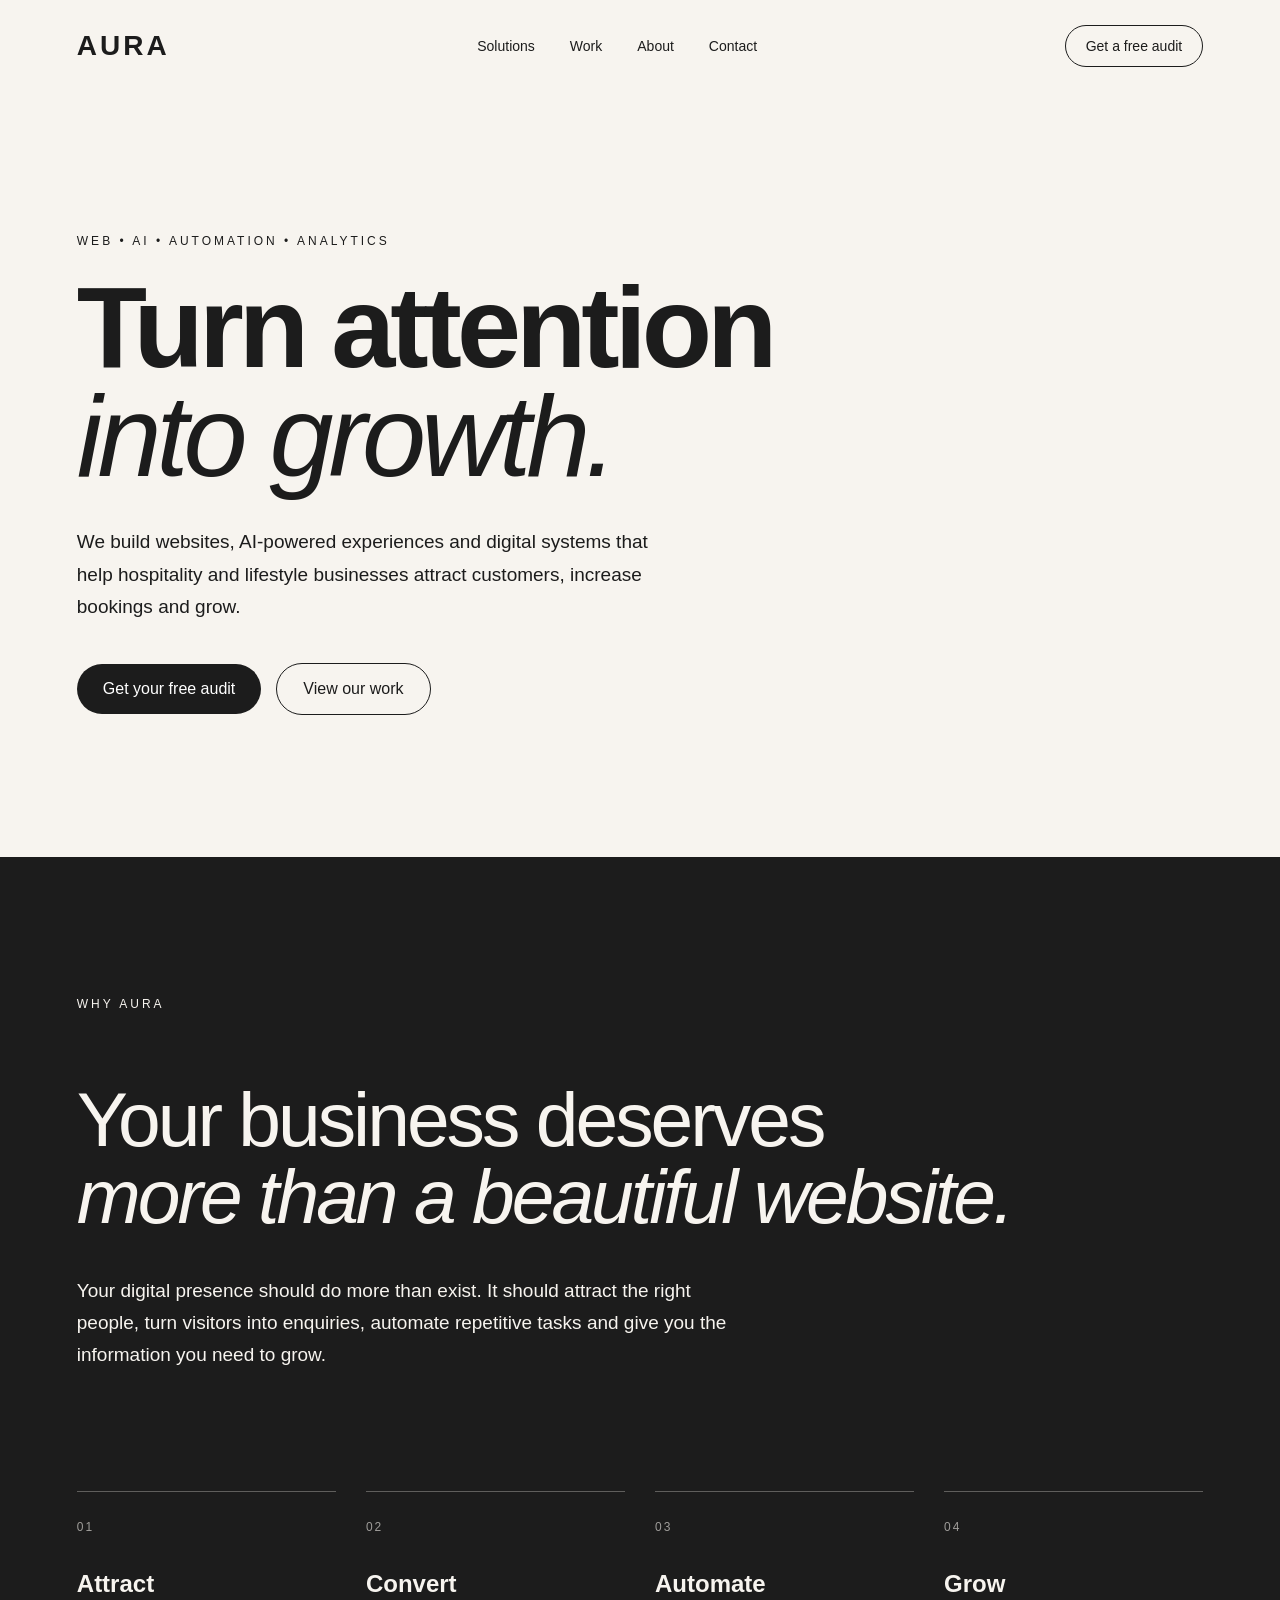
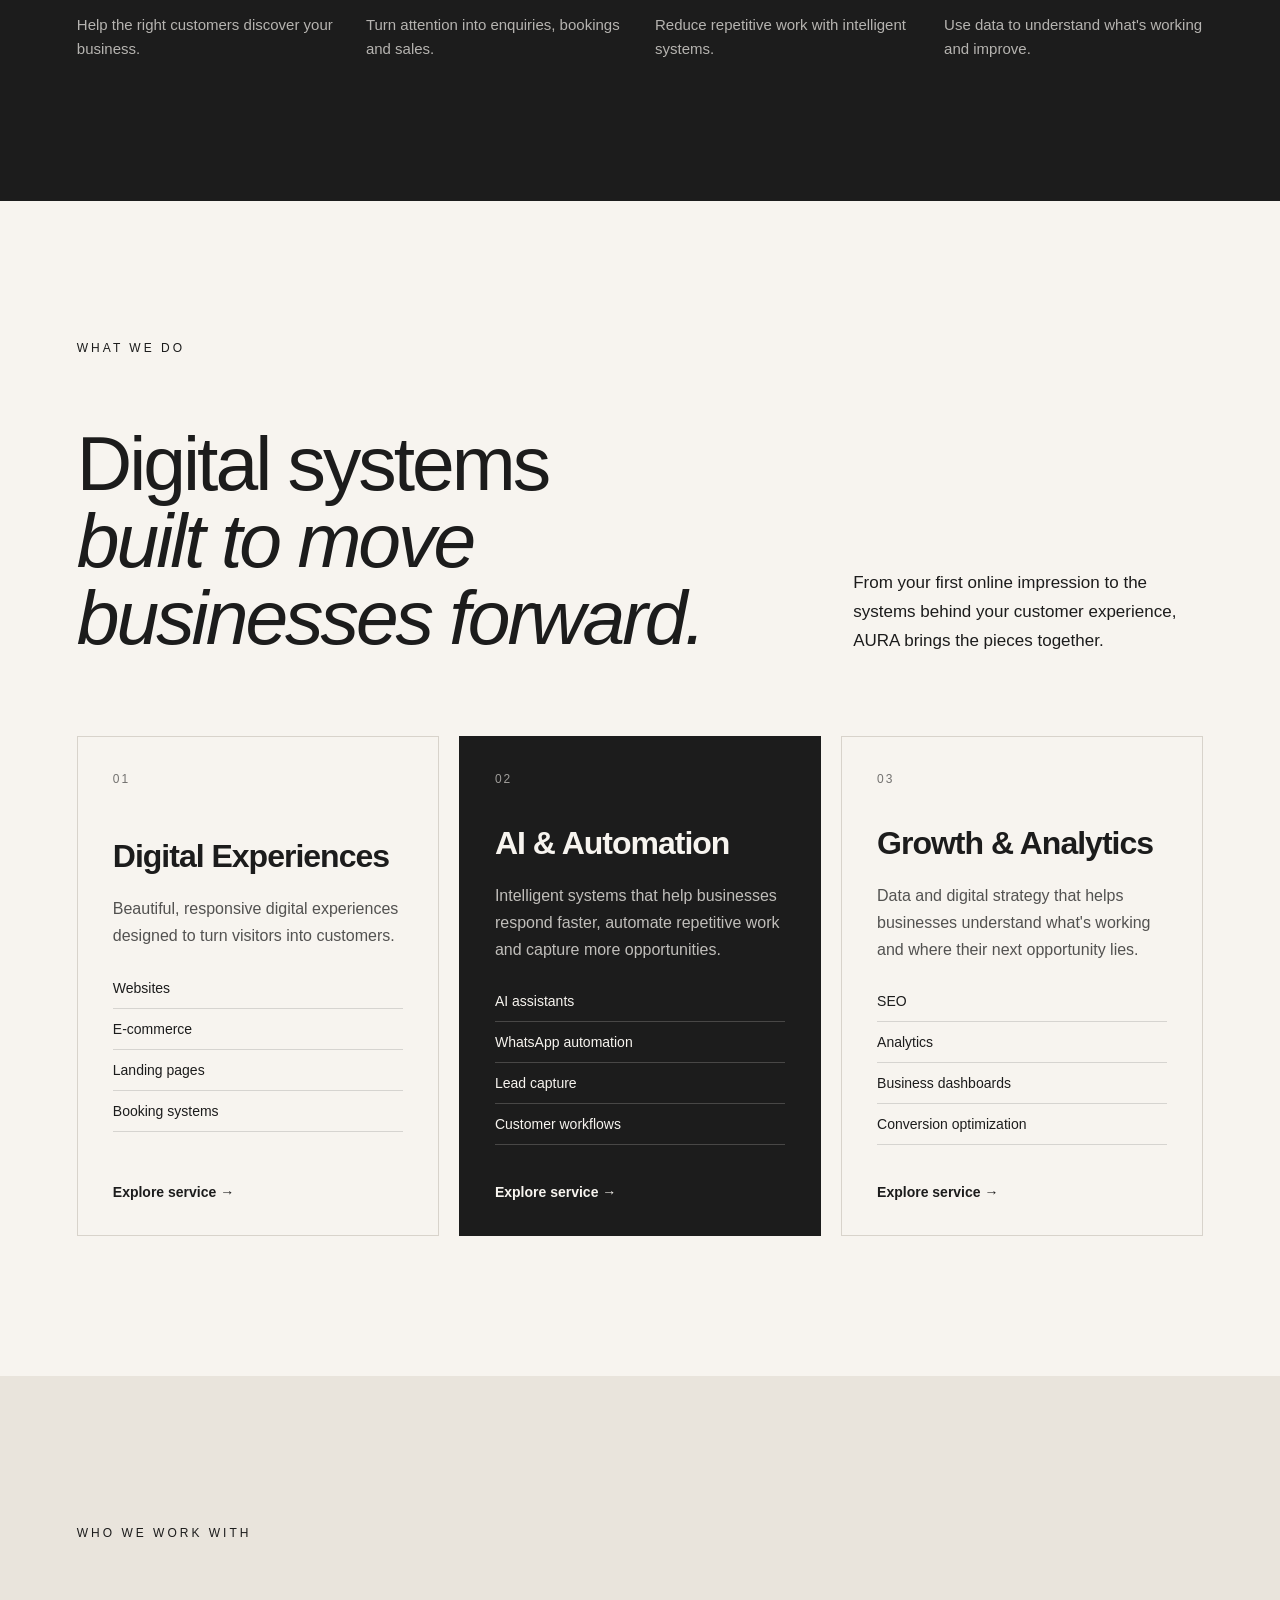
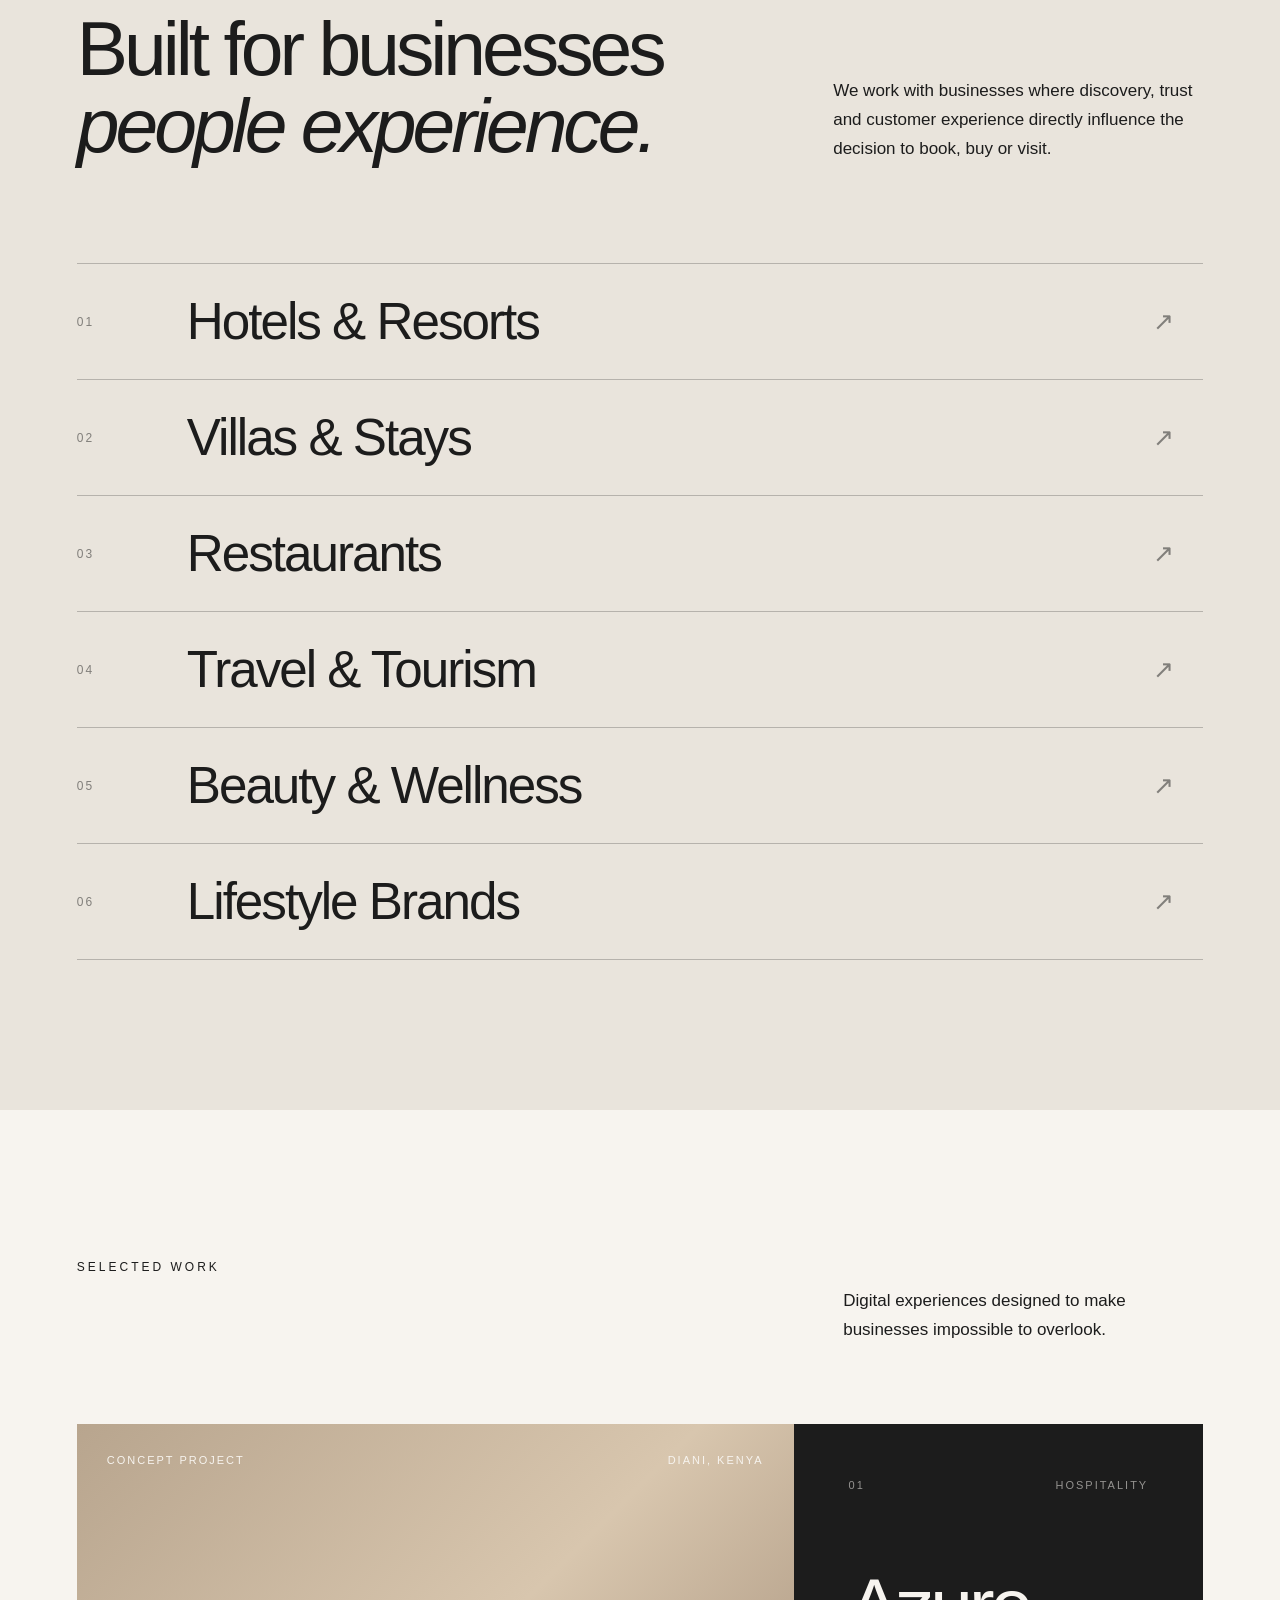
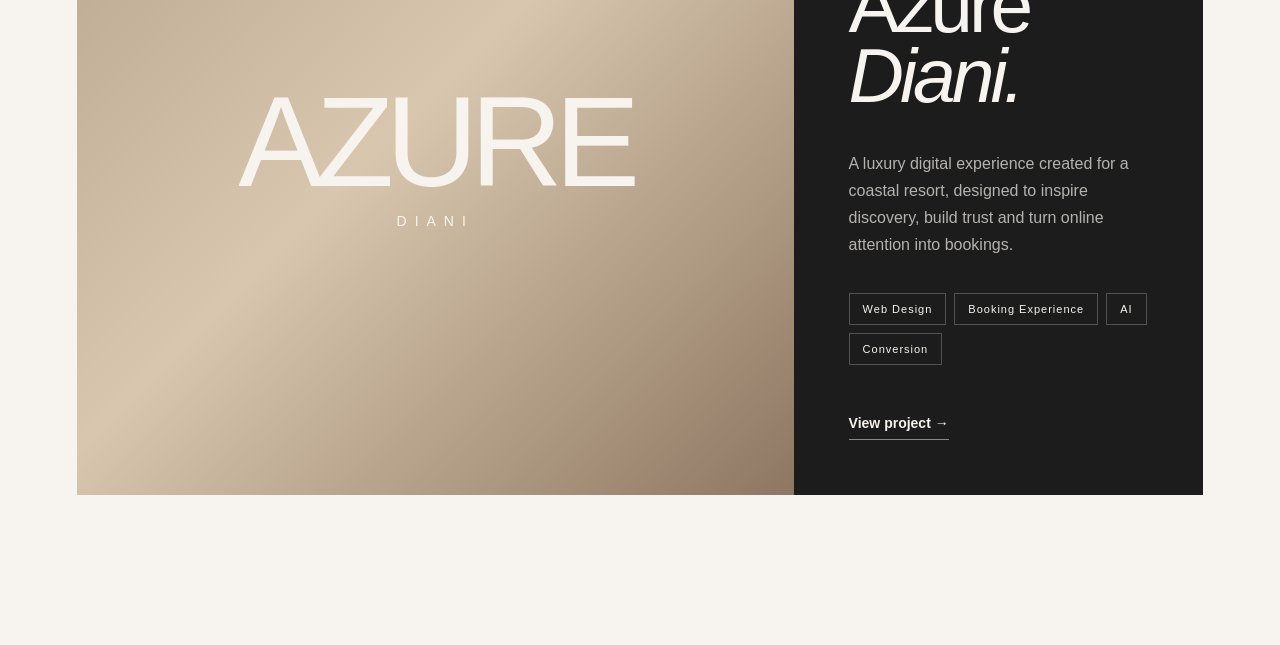
==== index.html @ 9d80eae1 "Build AURA work portfolio section" ====
<!DOCTYPE html>
<html lang="en">
<head>
    <meta charset="UTF-8">
    <meta name="viewport" content="width=device-width, initial-scale=1.0">

    <title>AURA — Turn Attention Into Growth</title>

    <link rel="stylesheet" href="css/style.css">
</head>

<body>

    <header>
        <nav>
            <a href="#" class="logo">AURA</a>

            <div class="nav-links">
                <a href="#solutions">Solutions</a>
                <a href="#work">Work</a>
                <a href="#about">About</a>
                <a href="#contact">Contact</a>
            </div>

            <a href="#contact" class="nav-button">
                Get a free audit
            </a>
        </nav>
    </header>


    <main>

        <section class="hero">

            <div class="hero-content">

                <p class="eyebrow">
                    WEB • AI • AUTOMATION • ANALYTICS
                </p>

                <h1>
                    Turn attention
                    <span>into growth.</span>
                </h1>

                <p class="hero-description">
                    We build websites, AI-powered experiences and
                    digital systems that help hospitality and lifestyle
                    businesses attract customers, increase bookings
                    and grow.
                </p>

                <div class="hero-buttons">
                    <a href="#contact" class="primary-button">
                        Get your free audit
                    </a>

                    <a href="#work" class="secondary-button">
                        View our work
                    </a>
                </div>

            </div>

        </section>
        <section class="problem-section" id="solutions">

            <div class="section-label">
                WHY AURA
            </div>

            <div class="problem-content">

            <h2>
                Your business deserves
                <span>more than a beautiful website.</span>
            </h2>

            <p>
                Your digital presence should do more than exist.
                It should attract the right people, turn visitors
                into enquiries, automate repetitive tasks and give
                you the information you need to grow.
            </p>

            </div>


            <div class="growth-grid">

            <div class="growth-item">
                <span>01</span>
                <h3>Attract</h3>
            <p>
                Help the right customers discover your business.
            </p>
            </div>


            <div class="growth-item">
                <span>02</span>
            <h3>Convert</h3>
            <p>
                Turn attention into enquiries, bookings and sales.
            </p>
            </div>


            <div class="growth-item">
                <span>03</span>
            <h3>Automate</h3>
            <p>
                Reduce repetitive work with intelligent systems.
            </p>
            </div>


            <div class="growth-item">
                <span>04</span>
            <h3>Grow</h3>
            <p>
                Use data to understand what's working and improve.
            </p>
            </div>

            </div>

        </section>
        <section class="services-section" id="services">

            <div class="section-label">
                WHAT WE DO
            </div>

            <div class="services-heading">

            <h2>
                Digital systems
                <span>built to move businesses forward.</span>
            </h2>

            <p>
                From your first online impression to the systems
                behind your customer experience, AURA brings the
                pieces together.
            </p>

            </div>


            <div class="services-grid">

        <!-- SERVICE 01 -->

            <article class="service-card">

            <div class="service-number">
                01
            </div>

            <div class="service-content">

                <h3>
                    Digital Experiences
                </h3>

                <p>
                    Beautiful, responsive digital experiences
                    designed to turn visitors into customers.
                </p>

                <ul>
                    <li>Websites</li>
                    <li>E-commerce</li>
                    <li>Landing pages</li>
                    <li>Booking systems</li>
                </ul>

            </div>

            <a href="#contact" class="service-link">
                Explore service →
            </a>

            </article>


        <!-- SERVICE 02 -->

            <article class="service-card featured">

            <div class="service-number">
                02
            </div>

            <div class="service-content">

                <h3>
                    AI & Automation
                </h3>

                <p>
                    Intelligent systems that help businesses
                    respond faster, automate repetitive work
                    and capture more opportunities.
                </p>

                <ul>
                    <li>AI assistants</li>
                    <li>WhatsApp automation</li>
                    <li>Lead capture</li>
                    <li>Customer workflows</li>
                </ul>

            </div>

            <a href="#contact" class="service-link">
                Explore service →
            </a>

            </article>


        <!-- SERVICE 03 -->

            <article class="service-card">

            <div class="service-number">
                03
            </div>

            <div class="service-content">

                <h3>
                    Growth & Analytics
                </h3>

                <p>
                    Data and digital strategy that helps
                    businesses understand what's working
                    and where their next opportunity lies.
                </p>

                <ul>
                    <li>SEO</li>
                    <li>Analytics</li>
                    <li>Business dashboards</li>
                    <li>Conversion optimization</li>
                </ul>

            </div>

            <a href="#contact" class="service-link">
                Explore service →
            </a>

            </article>

            </div>

        </section>
        <section class="industries-section" id="industries">

            <div class="industries-intro">

            <div class="section-label">
                WHO WE WORK WITH
            </div>

            <div class="industries-heading">

            <h2>
                Built for businesses
                <span>people experience.</span>
            </h2>

            <p>
                We work with businesses where discovery,
                trust and customer experience directly influence
                the decision to book, buy or visit.
            </p>

            </div>

            </div>


            <div class="industries-list">

            <a href="#work" class="industry-item">

            <span class="industry-number">01</span>

            <span class="industry-name">
                Hotels & Resorts
            </span>

            <span class="industry-arrow">↗</span>

            </a>


            <a href="#work" class="industry-item">

            <span class="industry-number">02</span>

            <span class="industry-name">
                Villas & Stays
            </span>

            <span class="industry-arrow">↗</span>

            </a>


            <a href="#work" class="industry-item">

            <span class="industry-number">03</span>

            <span class="industry-name">
                Restaurants
            </span>

            <span class="industry-arrow">↗</span>

            </a>


            <a href="#work" class="industry-item">

            <span class="industry-number">04</span>

            <span class="industry-name">
                Travel & Tourism
            </span>

            <span class="industry-arrow">↗</span>

            </a>


            <a href="#work" class="industry-item">

            <span class="industry-number">05</span>

            <span class="industry-name">
                Beauty & Wellness
            </span>

            <span class="industry-arrow">↗</span>

            </a>


            <a href="#work" class="industry-item">

            <span class="industry-number">06</span>

            <span class="industry-name">
                Lifestyle Brands
            </span>

            <span class="industry-arrow">↗</span>

            </a>

            </div>

        </section>
        <!-- WORK SECTION -->

        <section class="work-section" id="work">

            <div class="work-top">
            <div class="section-label">SELECTED WORK</div>

            <p>
                Digital experiences designed to make businesses
                impossible to overlook.
            </p>
            </div>

            <div class="featured-project">

            <div class="project-visual">

            <div class="project-overlay">
                <span>CONCEPT PROJECT</span>
                <span>DIANI, KENYA</span>
            </div>

            <div class="project-placeholder">
                <p>AZURE</p>
                <span>DIANI</span>
            </div>

            </div>

            <div class="project-info">

            <div class="project-meta">
                <span>01</span>
                <span>HOSPITALITY</span>
            </div>

            <h2>
                Azure
                <span>Diani.</span>
            </h2>

            <p>
                A luxury digital experience created for a
                coastal resort, designed to inspire discovery,
                build trust and turn online attention into bookings.
            </p>

            <div class="project-tags">
                <span>Web Design</span>
                <span>Booking Experience</span>
                <span>AI</span>
                <span>Conversion</span>
            </div>

            <a href="#" class="project-link">
                View project →
            </a>

            </div>

           </div>

        </section>
    </main>


    <script src="js/script.js"></script>

</body>
</html>
---- css/style.css ----
/* =========================
   AURA — GLOBAL STYLES
========================= */

* {
    margin: 0;
    padding: 0;
    box-sizing: border-box;
}

body {
    font-family: Arial, sans-serif;
    background: #f7f4ef;
    color: #1c1c1c;
}

a {
    text-decoration: none;
    color: inherit;
}


/* =========================
   NAVIGATION
========================= */

header {
    width: 100%;
    padding: 25px 6%;
}

nav {
    display: flex;
    align-items: center;
    justify-content: space-between;
}

.logo {
    font-size: 28px;
    font-weight: 700;
    letter-spacing: 3px;
}

.nav-links {
    display: flex;
    gap: 35px;
}

.nav-links a {
    font-size: 14px;
}

.nav-button {
    padding: 12px 20px;
    border: 1px solid #1c1c1c;
    border-radius: 30px;
    font-size: 14px;
}


/* =========================
   HERO
========================= */

.hero {
    min-height: 85vh;
    display: flex;
    align-items: center;
    padding: 80px 6%;
}

.hero-content {
    max-width: 850px;
}

.eyebrow {
    font-size: 12px;
    letter-spacing: 3px;
    margin-bottom: 25px;
}

h1 {
    font-size: clamp(60px, 9vw, 120px);
    line-height: 0.95;
    letter-spacing: -5px;
    margin-bottom: 35px;
}

h1 span {
    display: block;
    font-style: italic;
    font-weight: 400;
}

.hero-description {
    max-width: 600px;
    font-size: 19px;
    line-height: 1.7;
    margin-bottom: 40px;
}


/* =========================
   BUTTONS
========================= */

.hero-buttons {
    display: flex;
    gap: 15px;
    align-items: center;
}

.primary-button {
    background: #1c1c1c;
    color: white;
    padding: 16px 26px;
    border-radius: 30px;
}

.secondary-button {
    padding: 16px 26px;
    border: 1px solid #1c1c1c;
    border-radius: 30px;
}


/* =========================
   MOBILE
========================= */

@media (max-width: 768px) {

    .nav-links {
        display: none;
    }

    .nav-button {
        display: none;
    }

    .hero {
        min-height: 80vh;
        padding: 60px 7%;
    }

    h1 {
        font-size: 60px;
        letter-spacing: -3px;
    }

    .hero-description {
        font-size: 17px;
    }

    .hero-buttons {
        flex-direction: column;
        align-items: flex-start;
    }

}
/* =========================
   PROBLEM / SOLUTION SECTION
========================= */

.problem-section {
    padding: 140px 6%;
    background: #1c1c1c;
    color: #f7f4ef;
}

.section-label {
    font-size: 12px;
    letter-spacing: 3px;
    margin-bottom: 70px;
}

.problem-content {
    max-width: 950px;
}

.problem-content h2 {
    font-size: clamp(45px, 6vw, 85px);
    line-height: 1;
    letter-spacing: -3px;
    font-weight: 500;
    margin-bottom: 40px;
}

.problem-content h2 span {
    display: block;
    font-style: italic;
}

.problem-content p {
    max-width: 650px;
    font-size: 19px;
    line-height: 1.7;
}


/* =========================
   GROWTH GRID
========================= */

.growth-grid {
    display: grid;
    grid-template-columns: repeat(4, 1fr);
    gap: 30px;
    margin-top: 120px;
}

.growth-item {
    border-top: 1px solid rgba(247, 244, 239, 0.3);
    padding-top: 25px;
}

.growth-item span {
    font-size: 12px;
    letter-spacing: 2px;
    opacity: 0.6;
}

.growth-item h3 {
    font-size: 24px;
    margin: 35px 0 15px;
}

.growth-item p {
    font-size: 15px;
    line-height: 1.6;
    opacity: 0.7;
}


/* =========================
   MOBILE
========================= */

@media (max-width: 768px) {

    .problem-section {
        padding: 90px 7%;
    }

    .problem-content h2 {
        font-size: 48px;
    }

    .growth-grid {
        grid-template-columns: 1fr;
        gap: 50px;
        margin-top: 80px;
    }

}
/* =========================
   SERVICES SECTION
========================= */

.services-section {
    padding: 140px 6%;
    background: #f7f4ef;
    color: #1c1c1c;
}

.services-heading {
    display: flex;
    justify-content: space-between;
    align-items: flex-end;
    gap: 60px;
    margin-bottom: 80px;
}

.services-heading h2 {
    max-width: 850px;
    font-size: clamp(45px, 6vw, 80px);
    line-height: 1;
    letter-spacing: -3px;
    font-weight: 500;
}

.services-heading h2 span {
    display: block;
    font-style: italic;
}

.services-heading p {
    max-width: 350px;
    font-size: 17px;
    line-height: 1.7;
}


/* =========================
   SERVICE CARDS
========================= */

.services-grid {
    display: grid;
    grid-template-columns: repeat(3, 1fr);
    gap: 20px;
}

.service-card {
    min-height: 500px;
    padding: 35px;
    border: 1px solid #d8d3cb;
    display: flex;
    flex-direction: column;
    justify-content: space-between;
    transition: transform 0.3s ease,
                background 0.3s ease;
}

.service-card:hover {
    transform: translateY(-8px);
}

.service-card.featured {
    background: #1c1c1c;
    color: #f7f4ef;
    border-color: #1c1c1c;
}

.service-number {
    font-size: 12px;
    letter-spacing: 2px;
    opacity: 0.6;
}

.service-content h3 {
    font-size: 32px;
    margin-bottom: 20px;
    letter-spacing: -1px;
}

.service-content p {
    font-size: 16px;
    line-height: 1.7;
    max-width: 350px;
    opacity: 0.75;
    margin-bottom: 30px;
}

.service-content ul {
    list-style: none;
    display: flex;
    flex-direction: column;
    gap: 12px;
}

.service-content li {
    font-size: 14px;
    padding-bottom: 12px;
    border-bottom: 1px solid rgba(28, 28, 28, 0.15);
}

.featured .service-content li {
    border-color: rgba(247, 244, 239, 0.2);
}

.service-link {
    font-size: 14px;
    font-weight: 600;
}


/* =========================
   SERVICES MOBILE
========================= */

@media (max-width: 900px) {

    .services-heading {
        flex-direction: column;
        align-items: flex-start;
    }

    .services-grid {
        grid-template-columns: 1fr;
    }

    .service-card {
        min-height: 420px;
    }

}
/* =========================
   INDUSTRIES SECTION
========================= */

.industries-section {
    padding: 150px 6%;
    background: #e9e4dc;
    color: #1c1c1c;
}

.industries-heading {
    display: flex;
    justify-content: space-between;
    align-items: flex-end;
    gap: 60px;
    margin-top: 70px;
    margin-bottom: 100px;
}

.industries-heading h2 {
    max-width: 800px;
    font-size: clamp(48px, 6vw, 82px);
    line-height: 1;
    letter-spacing: -4px;
    font-weight: 500;
}

.industries-heading h2 span {
    display: block;
    font-style: italic;
}

.industries-heading p {
    max-width: 370px;
    font-size: 17px;
    line-height: 1.7;
}


/* =========================
   INDUSTRY LIST
========================= */

.industries-list {
    border-top: 1px solid rgba(28, 28, 28, 0.25);
}

.industry-item {
    display: grid;
    grid-template-columns: 80px 1fr 50px;
    align-items: center;
    gap: 30px;

    padding: 28px 0;

    border-bottom: 1px solid rgba(28, 28, 28, 0.25);

    transition:
        padding 0.3s ease,
        background 0.3s ease;
}

.industry-number {
    font-size: 12px;
    letter-spacing: 2px;
    opacity: 0.5;
}

.industry-name {
    font-size: clamp(28px, 4vw, 52px);
    letter-spacing: -2px;
    transition: transform 0.3s ease;
}

.industry-arrow {
    font-size: 25px;
    opacity: 0.5;
    transition:
        transform 0.3s ease,
        opacity 0.3s ease;
}


/* =========================
   INDUSTRY HOVER
========================= */

.industry-item:hover {
    padding-left: 20px;
    padding-right: 20px;
}

.industry-item:hover .industry-name {
    transform: translateX(10px);
}

.industry-item:hover .industry-arrow {
    transform: translate(5px, -5px);
    opacity: 1;
}


/* =========================
   INDUSTRIES MOBILE
========================= */

@media (max-width: 768px) {

    .industries-section {
        padding: 100px 7%;
    }

    .industries-heading {
        flex-direction: column;
        align-items: flex-start;
        margin-top: 50px;
        margin-bottom: 70px;
    }

    .industries-heading h2 {
        font-size: 50px;
    }

    .industry-item {
        grid-template-columns: 45px 1fr 30px;
        gap: 15px;
        padding: 22px 0;
    }

    .industry-name {
        font-size: 28px;
    }

}
/* =========================
   WORK SECTION
========================= */

.work-section {
    padding: 150px 6%;
    background: #f7f4ef;
    color: #1c1c1c;
}

.work-top {
    display: flex;
    justify-content: space-between;
    align-items: flex-end;
    gap: 60px;
    margin-bottom: 80px;
}

.work-top p {
    max-width: 360px;
    font-size: 17px;
    line-height: 1.7;
}

.featured-project {
    display: grid;
    grid-template-columns: 1.4fr 0.8fr;
    min-height: 650px;
    background: #1c1c1c;
    color: #f7f4ef;
}

.project-visual {
    position: relative;
    min-height: 650px;
    overflow: hidden;
    background: #c9b8a2;
}

.project-placeholder {
    position: absolute;
    inset: 0;

    display: flex;
    flex-direction: column;
    align-items: center;
    justify-content: center;

    color: #f7f4ef;
    background:
        linear-gradient(
            135deg,
            #b8a58e 0%,
            #d8c6ae 45%,
            #8e7762 100%
        );
}

.project-placeholder p {
    font-size: clamp(70px, 10vw, 150px);
    line-height: .8;
    letter-spacing: -8px;
    font-weight: 500;
}

.project-placeholder span {
    margin-top: 20px;
    font-size: 14px;
    letter-spacing: 8px;
}

.project-overlay {
    position: absolute;
    z-index: 2;
    top: 30px;
    left: 30px;
    right: 30px;

    display: flex;
    justify-content: space-between;

    font-size: 11px;
    letter-spacing: 2px;
    color: #f7f4ef;
}

.project-info {
    padding: 55px;
    display: flex;
    flex-direction: column;
    justify-content: space-between;
}

.project-meta {
    display: flex;
    justify-content: space-between;

    font-size: 11px;
    letter-spacing: 2px;
    opacity: .55;
}

.project-info h2 {
    margin-top: 80px;

    font-size: clamp(55px, 6vw, 90px);
    line-height: .9;
    letter-spacing: -4px;
    font-weight: 500;
}

.project-info h2 span {
    display: block;
    font-style: italic;
}

.project-info p {
    max-width: 400px;
    margin-top: 40px;

    font-size: 16px;
    line-height: 1.7;
    opacity: .7;
}

.project-tags {
    display: flex;
    flex-wrap: wrap;
    gap: 8px;
    margin-top: 35px;
}

.project-tags span {
    padding: 9px 13px;
    border: 1px solid rgba(247, 244, 239, .25);

    font-size: 11px;
    letter-spacing: 1px;
}

.project-link {
    display: inline-block;
    width: fit-content;

    margin-top: 50px;
    padding-bottom: 8px;

    border-bottom: 1px solid rgba(247, 244, 239, .5);

    font-size: 14px;
    font-weight: 600;
}

/* Hover */

.project-visual {
    transition: transform .5s ease;
}

.featured-project:hover .project-placeholder {
    transform: scale(1.04);
}

.project-placeholder {
    transition: transform .6s ease;
}

.project-link {
    transition: opacity .3s ease;
}

.project-link:hover {
    opacity: .6;
}


/* Mobile */

@media (max-width: 900px) {

    .work-section {
        padding: 100px 7%;
    }

    .work-top {
        flex-direction: column;
        align-items: flex-start;
        gap: 30px;
        margin-bottom: 60px;
    }

    .featured-project {
        grid-template-columns: 1fr;
    }

    .project-visual {
        min-height: 450px;
    }

    .project-info {
        padding: 40px 30px;
    }

    .project-info h2 {
        margin-top: 60px;
        font-size: 65px;
    }

}
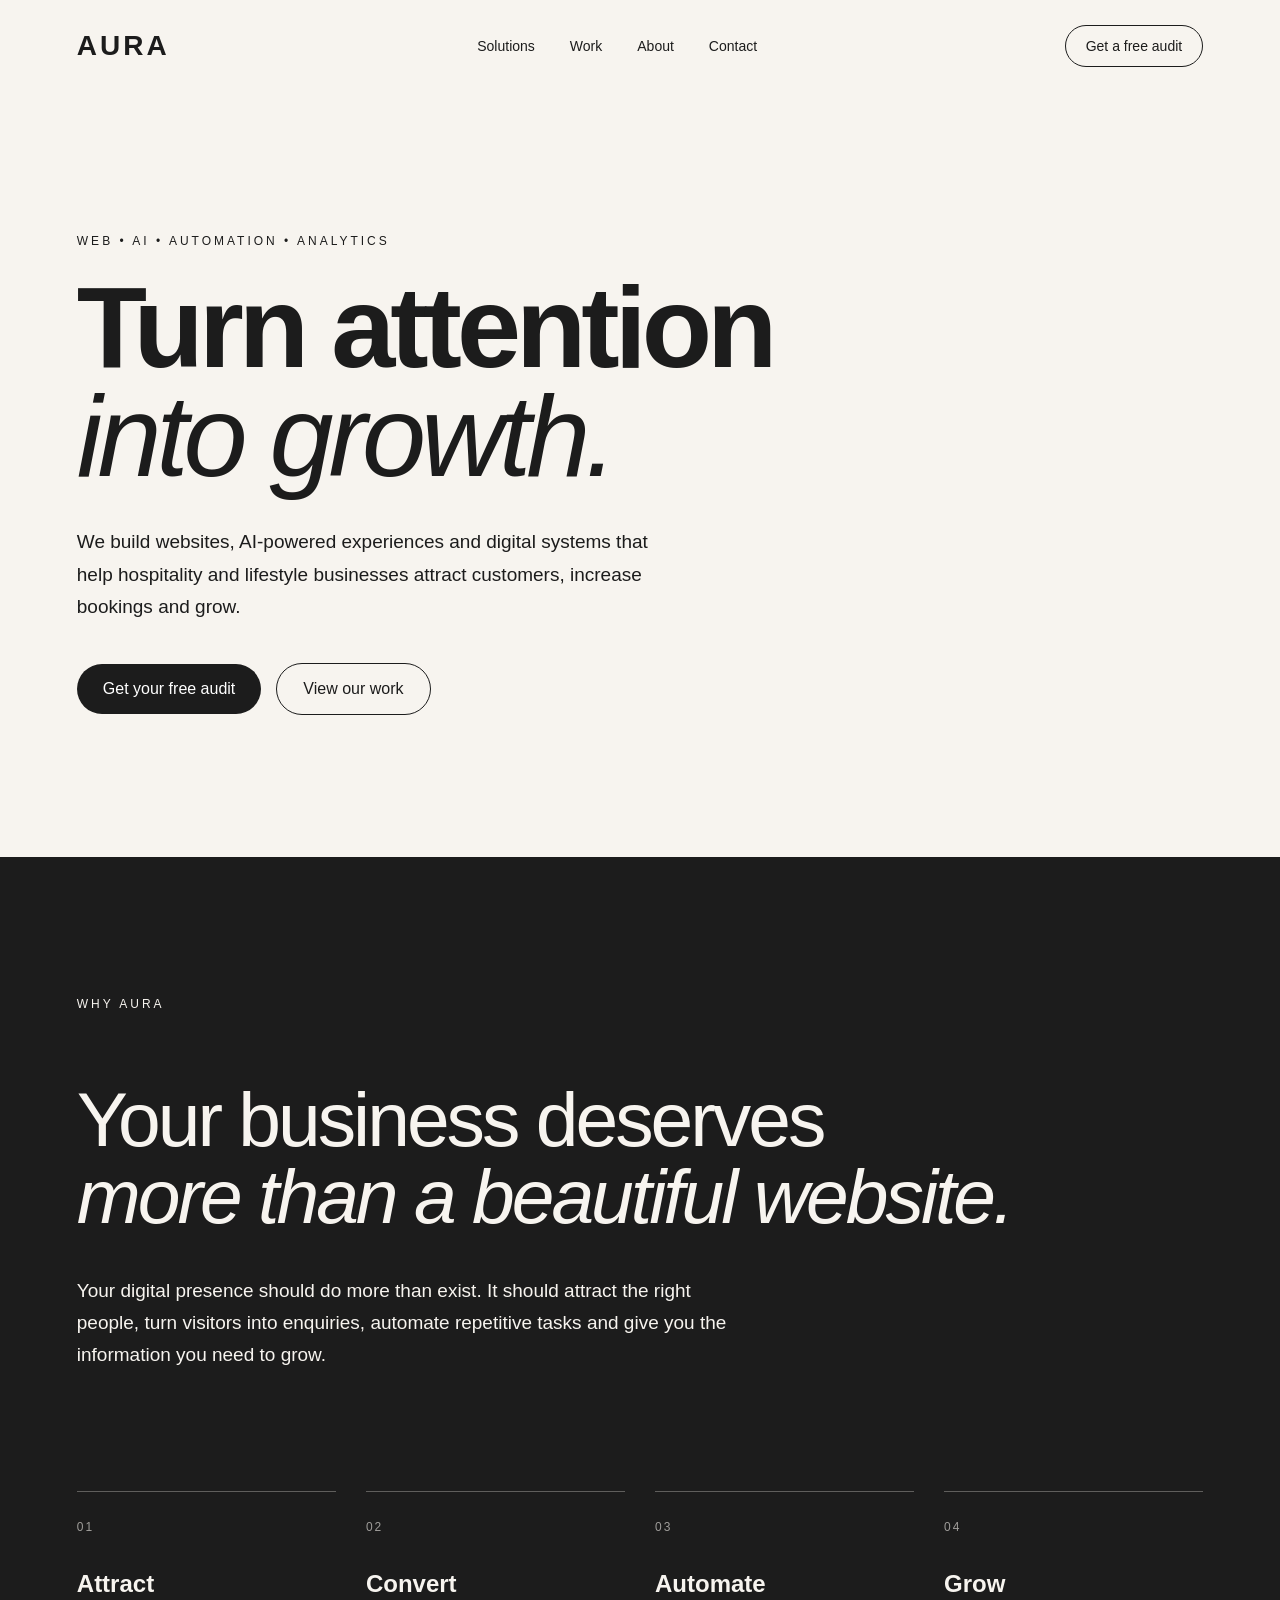
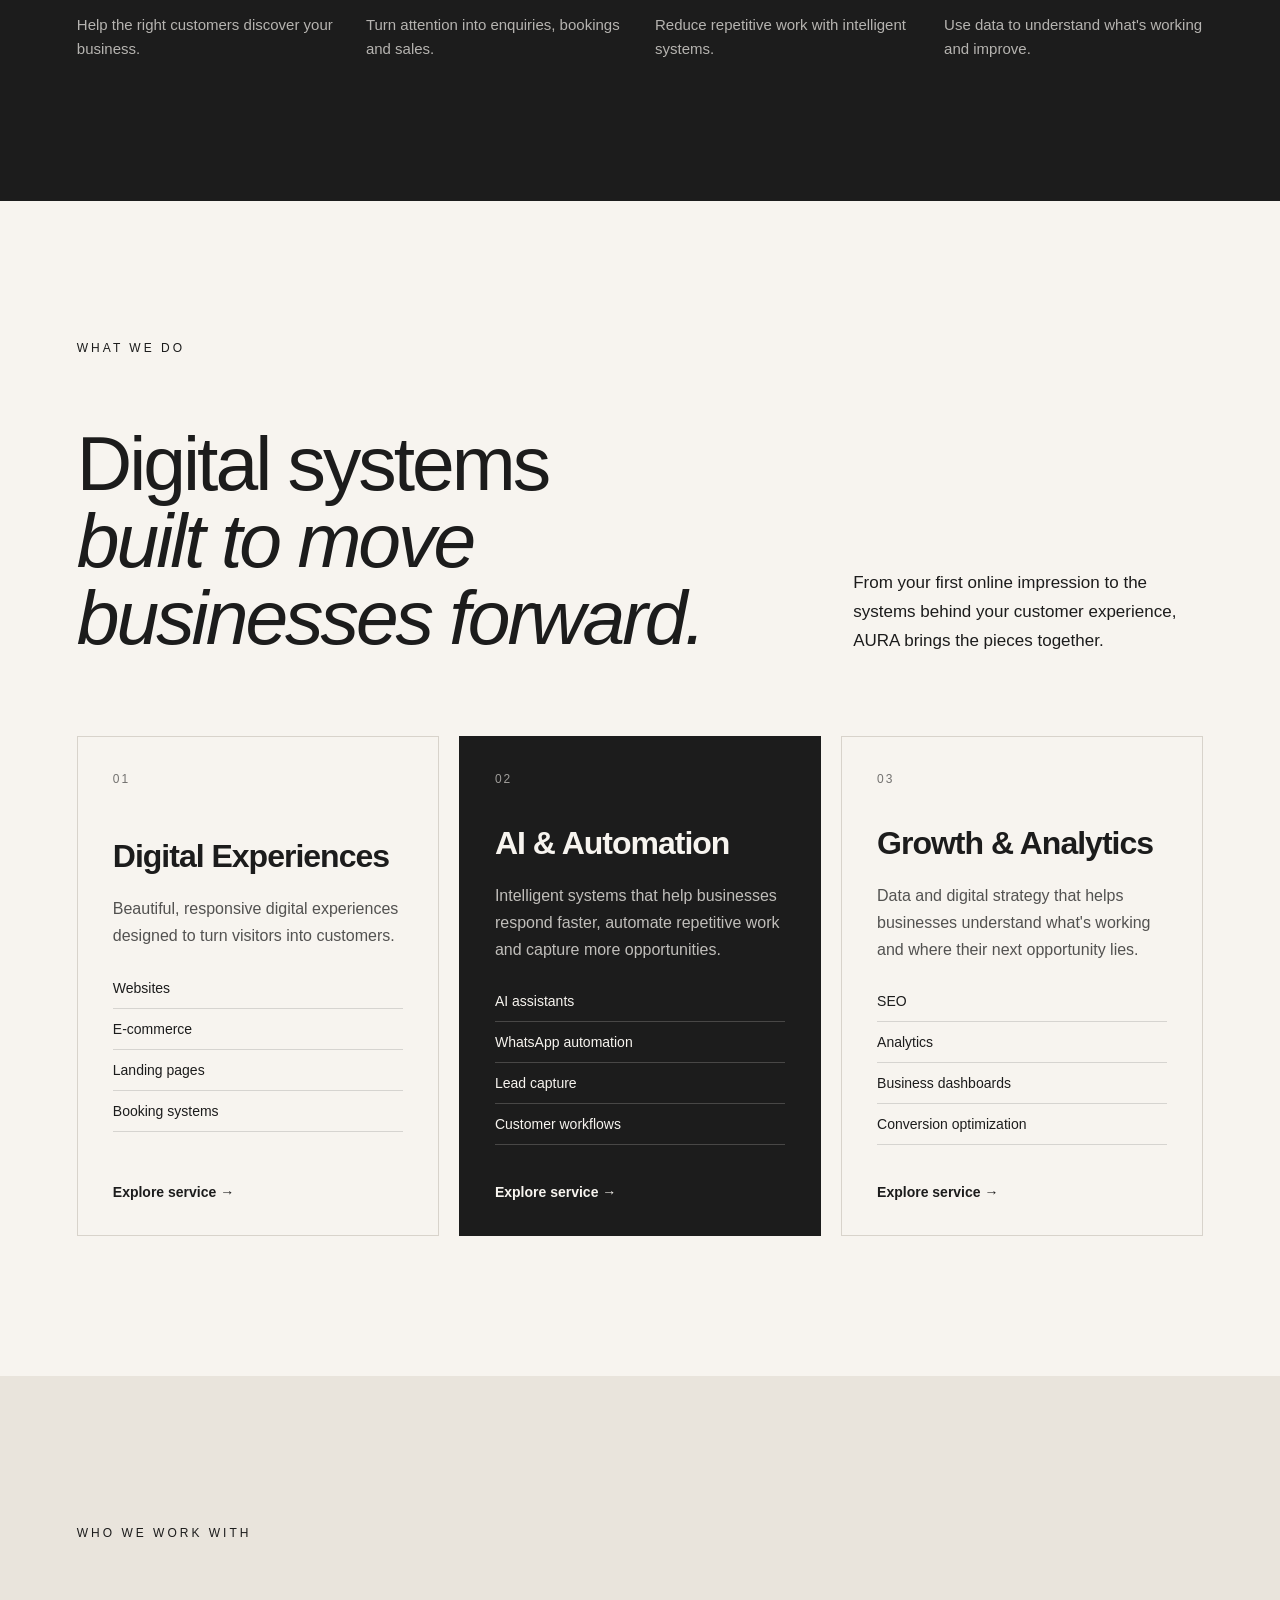
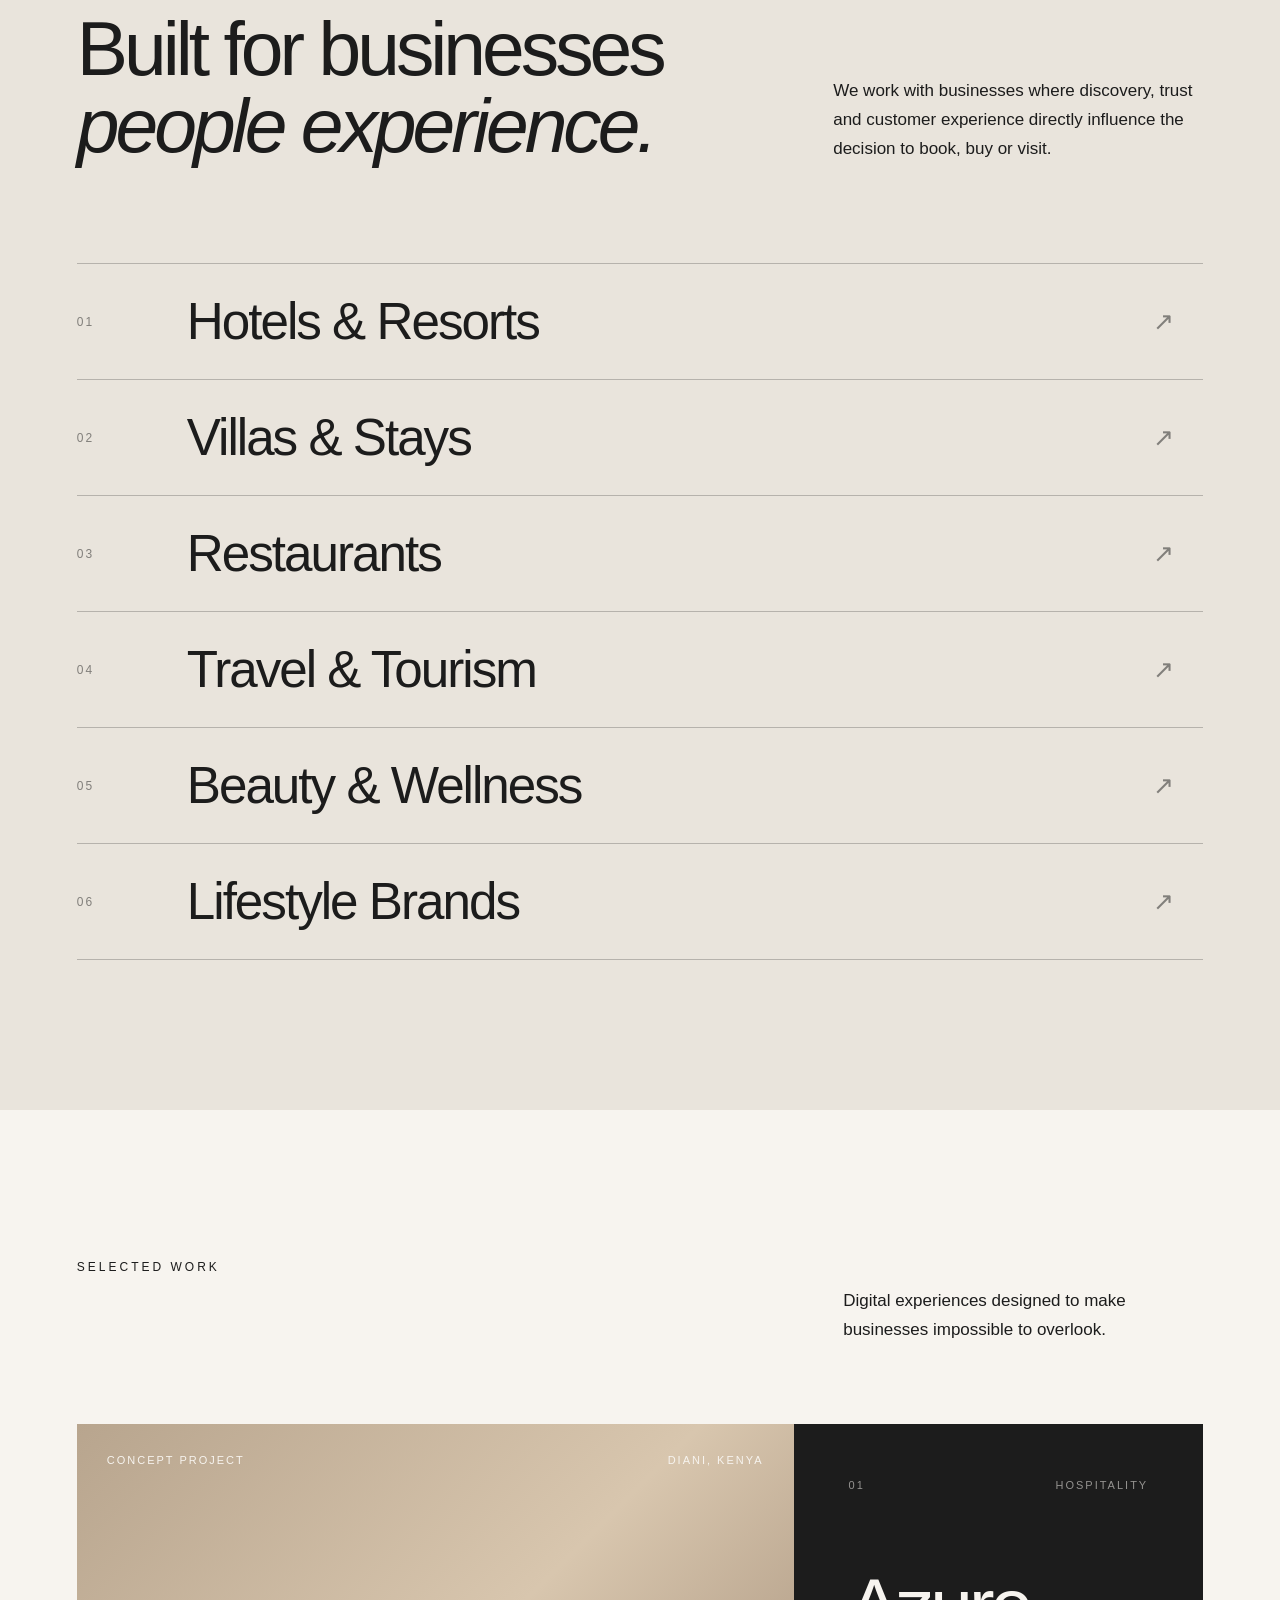
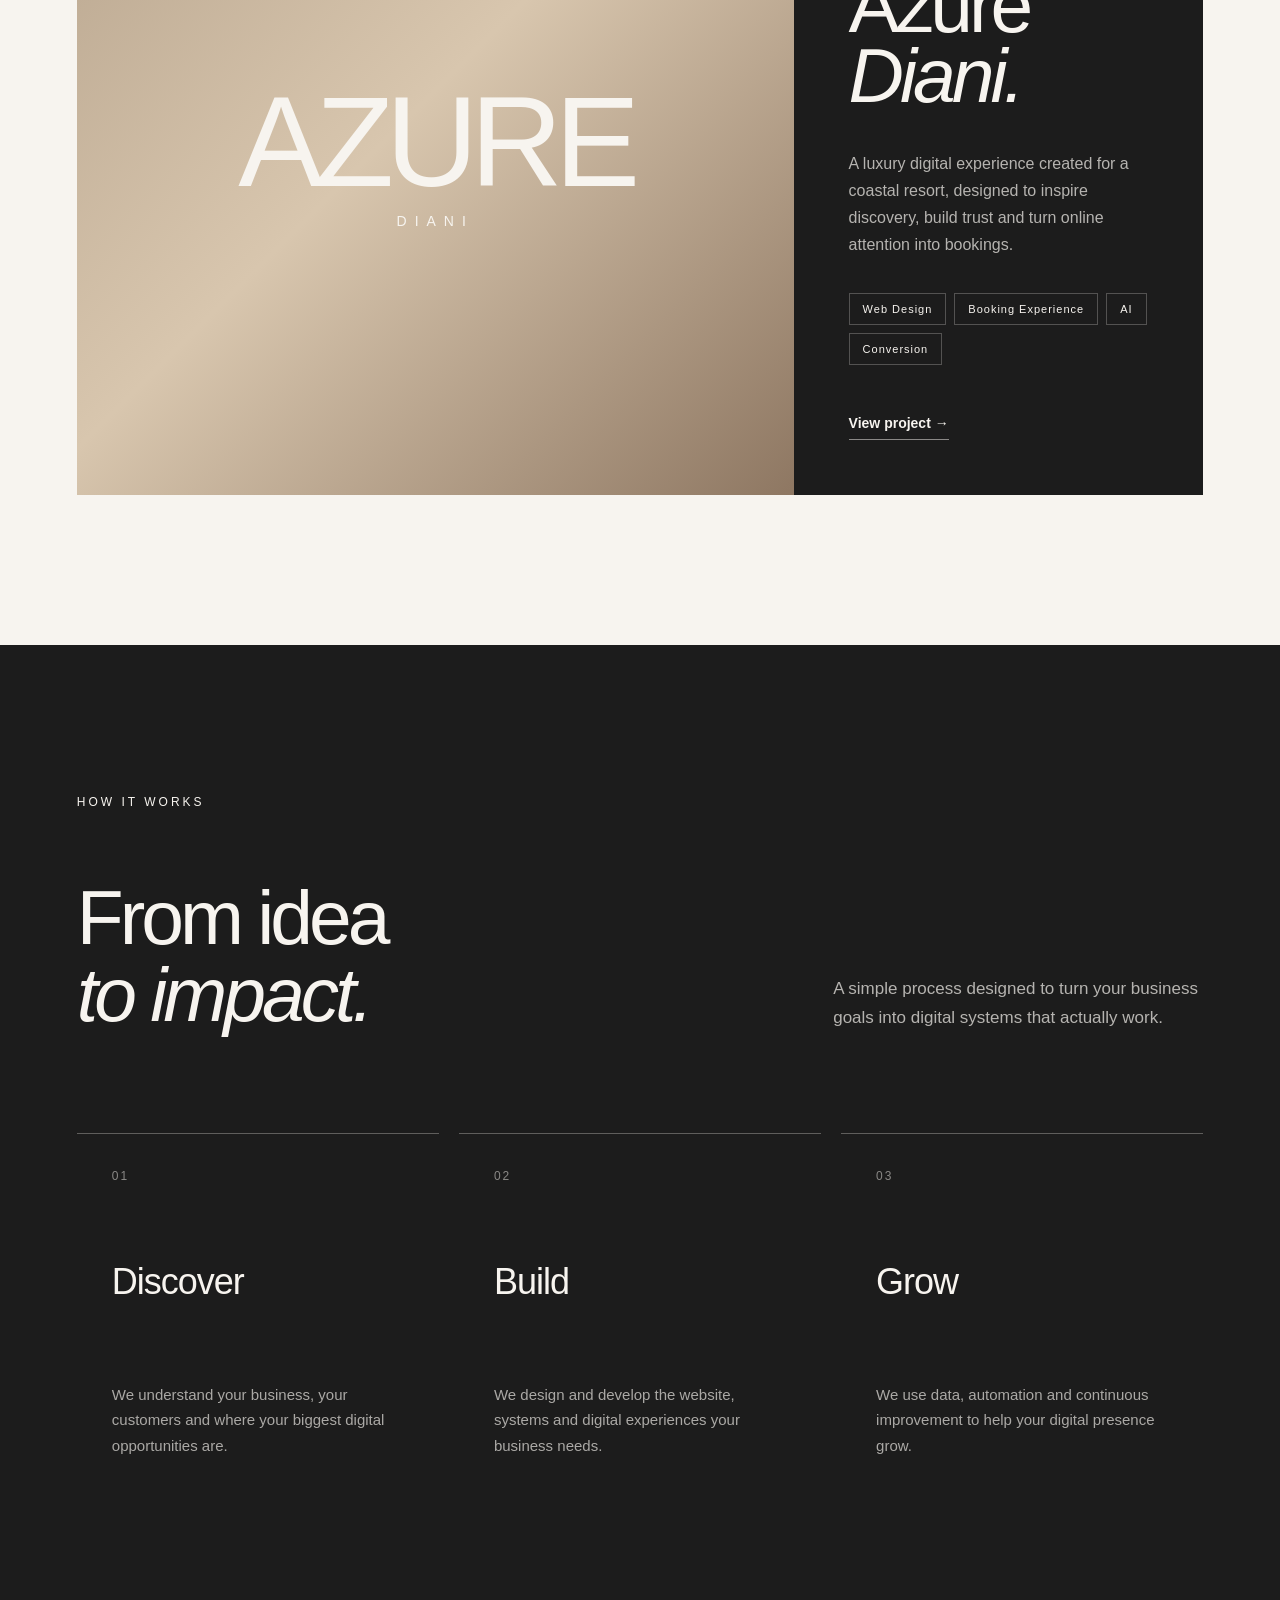
==== commit 2532443f: "Build AURA client process section" ====
--- a/index.html
+++ b/index.html
@@ -429,6 +429,61 @@
             </div>
 
            </div>
+        </section>
+        <!-- PROCESS SECTION -->
+
+        <section class="process-section">
+
+            <div class="section-label">HOW IT WORKS</div>
+
+            <div class="process-heading">
+            <h2>
+                From idea
+            <span>to impact.</span>
+            </h2>
+
+            <p>
+                A simple process designed to turn your business
+                goals into digital systems that actually work.
+            </p>
+            </div>
+
+            <div class="process-grid">
+
+            <article class="process-item">
+            <span class="process-number">01</span>
+
+            <h3>Discover</h3>
+
+            <p>
+                We understand your business, your customers
+                and where your biggest digital opportunities are.
+            </p>
+        </article>
+
+        <article class="process-item">
+            <span class="process-number">02</span>
+
+            <h3>Build</h3>
+
+            <p>
+                We design and develop the website, systems
+                and digital experiences your business needs.
+            </p>
+        </article>
+
+        <article class="process-item">
+            <span class="process-number">03</span>
+
+            <h3>Grow</h3>
+
+            <p>
+                We use data, automation and continuous
+                improvement to help your digital presence grow.
+            </p>
+            </article>
+
+            </div>
 
         </section>
     </main>
--- a/css/style.css
+++ b/css/style.css
@@ -728,3 +728,115 @@
     }
 
 }
+/* =========================
+   PROCESS SECTION
+========================= */
+
+.process-section {
+    padding: 150px 6%;
+    background: #1c1c1c;
+    color: #f7f4ef;
+}
+
+.process-heading {
+    display: flex;
+    justify-content: space-between;
+    align-items: flex-end;
+    gap: 60px;
+    margin-top: 70px;
+    margin-bottom: 100px;
+}
+
+.process-heading h2 {
+    max-width: 800px;
+    font-size: clamp(48px, 6vw, 82px);
+    line-height: 1;
+    letter-spacing: -4px;
+    font-weight: 500;
+}
+
+.process-heading h2 span {
+    display: block;
+    font-style: italic;
+}
+
+.process-heading p {
+    max-width: 370px;
+    font-size: 17px;
+    line-height: 1.7;
+    opacity: .7;
+}
+
+.process-grid {
+    display: grid;
+    grid-template-columns: repeat(3, 1fr);
+    gap: 20px;
+}
+
+.process-item {
+    min-height: 360px;
+    padding: 35px;
+
+    border-top: 1px solid rgba(247, 244, 239, .3);
+
+    display: flex;
+    flex-direction: column;
+    justify-content: space-between;
+
+    transition: background .3s ease, transform .3s ease;
+}
+
+.process-item:hover {
+    background: rgba(247, 244, 239, .05);
+    transform: translateY(-6px);
+}
+
+.process-number {
+    font-size: 12px;
+    letter-spacing: 2px;
+    opacity: .5;
+}
+
+.process-item h3 {
+    font-size: 36px;
+    letter-spacing: -1px;
+    font-weight: 500;
+}
+
+.process-item p {
+    max-width: 330px;
+    font-size: 15px;
+    line-height: 1.7;
+    opacity: .65;
+}
+
+
+/* Mobile */
+
+@media (max-width: 900px) {
+
+    .process-section {
+        padding: 100px 7%;
+    }
+
+    .process-heading {
+        flex-direction: column;
+        align-items: flex-start;
+        margin-top: 50px;
+        margin-bottom: 70px;
+    }
+
+    .process-heading h2 {
+        font-size: 50px;
+    }
+
+    .process-grid {
+        grid-template-columns: 1fr;
+        gap: 20px;
+    }
+
+    .process-item {
+        min-height: 300px;
+    }
+
+}
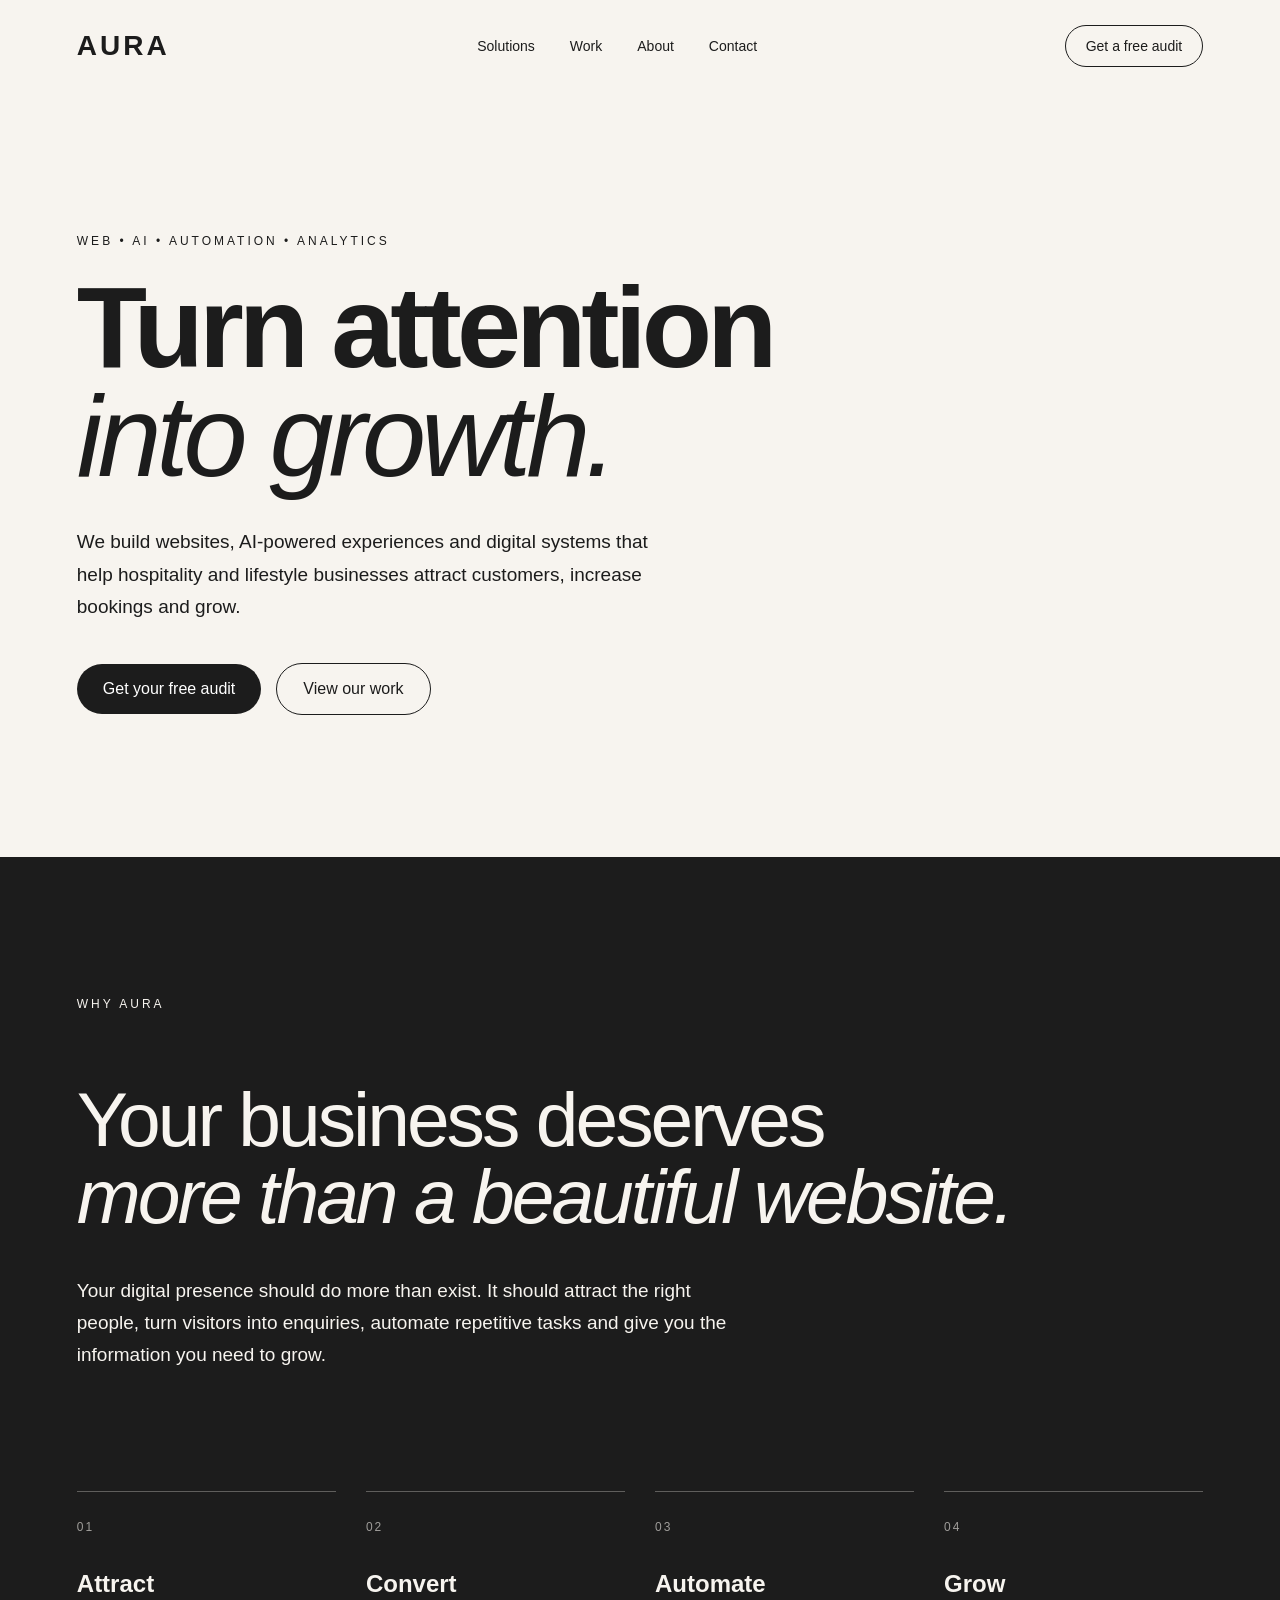
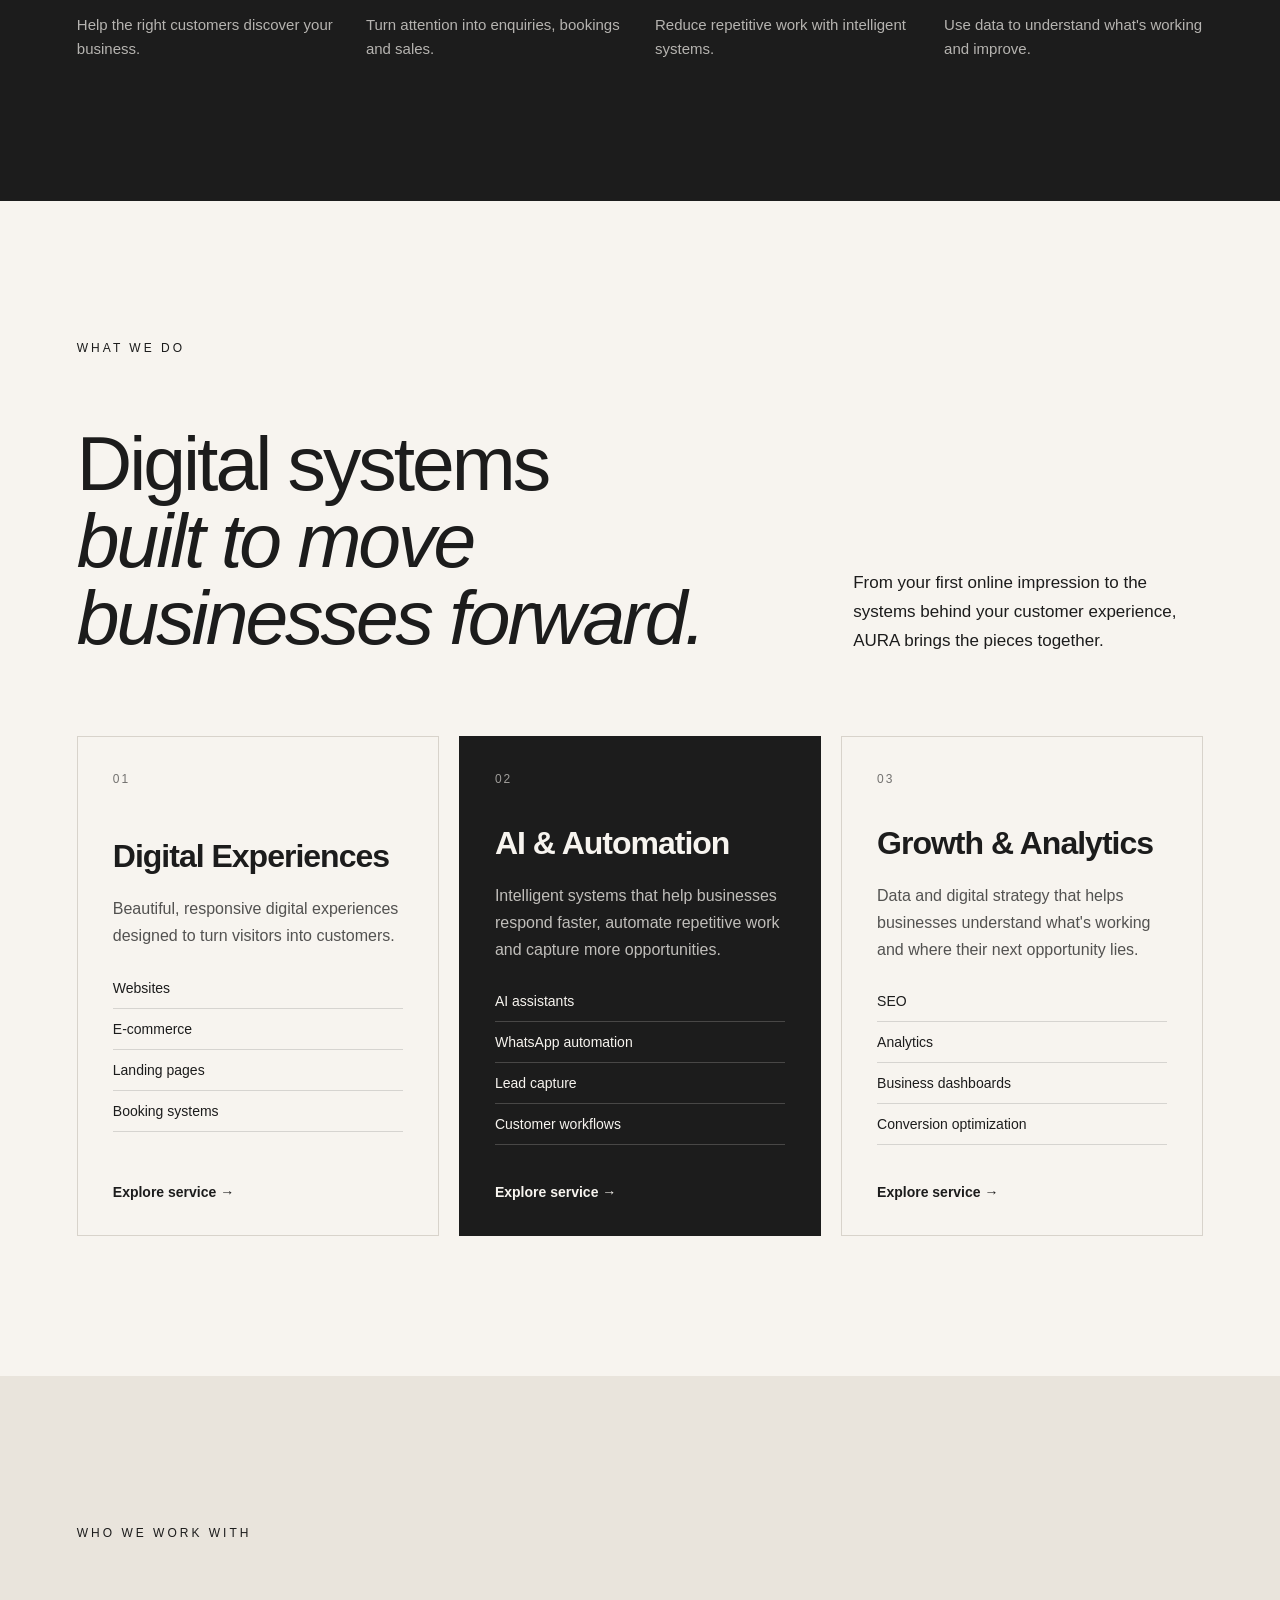
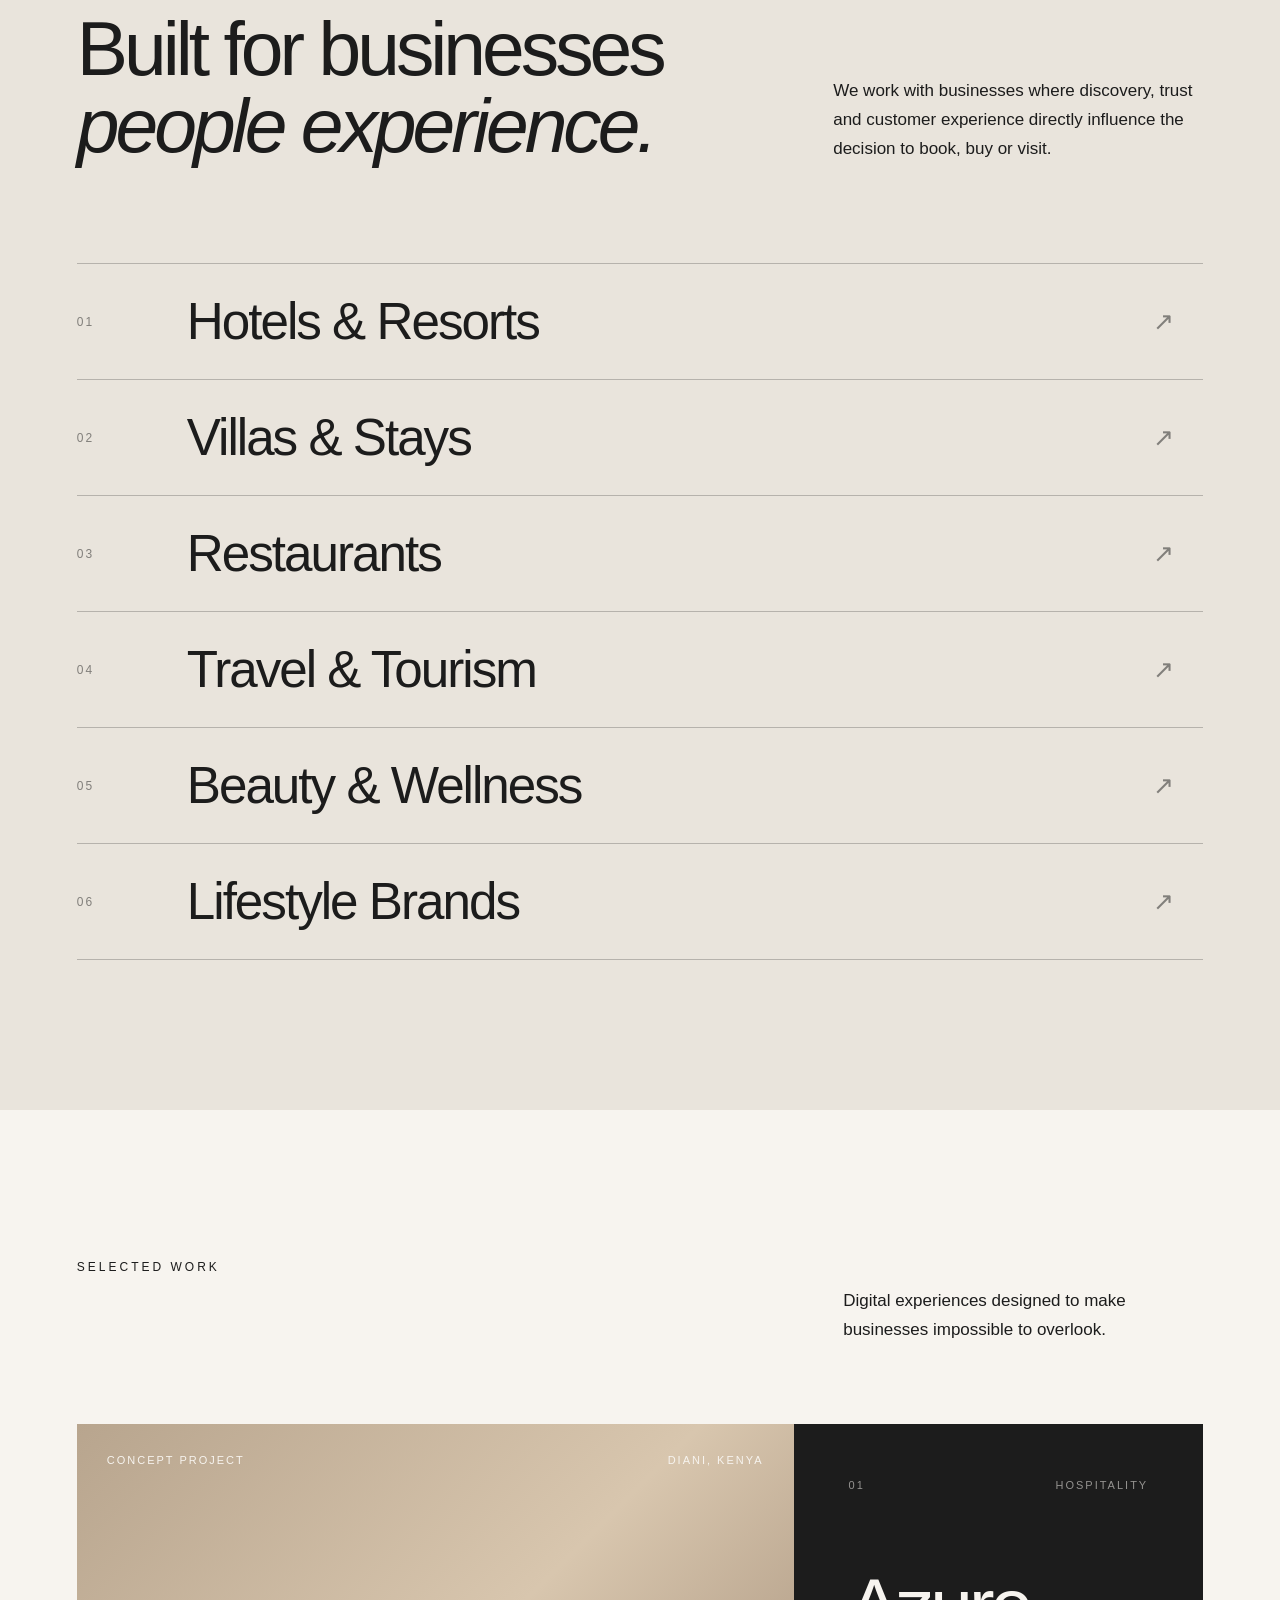
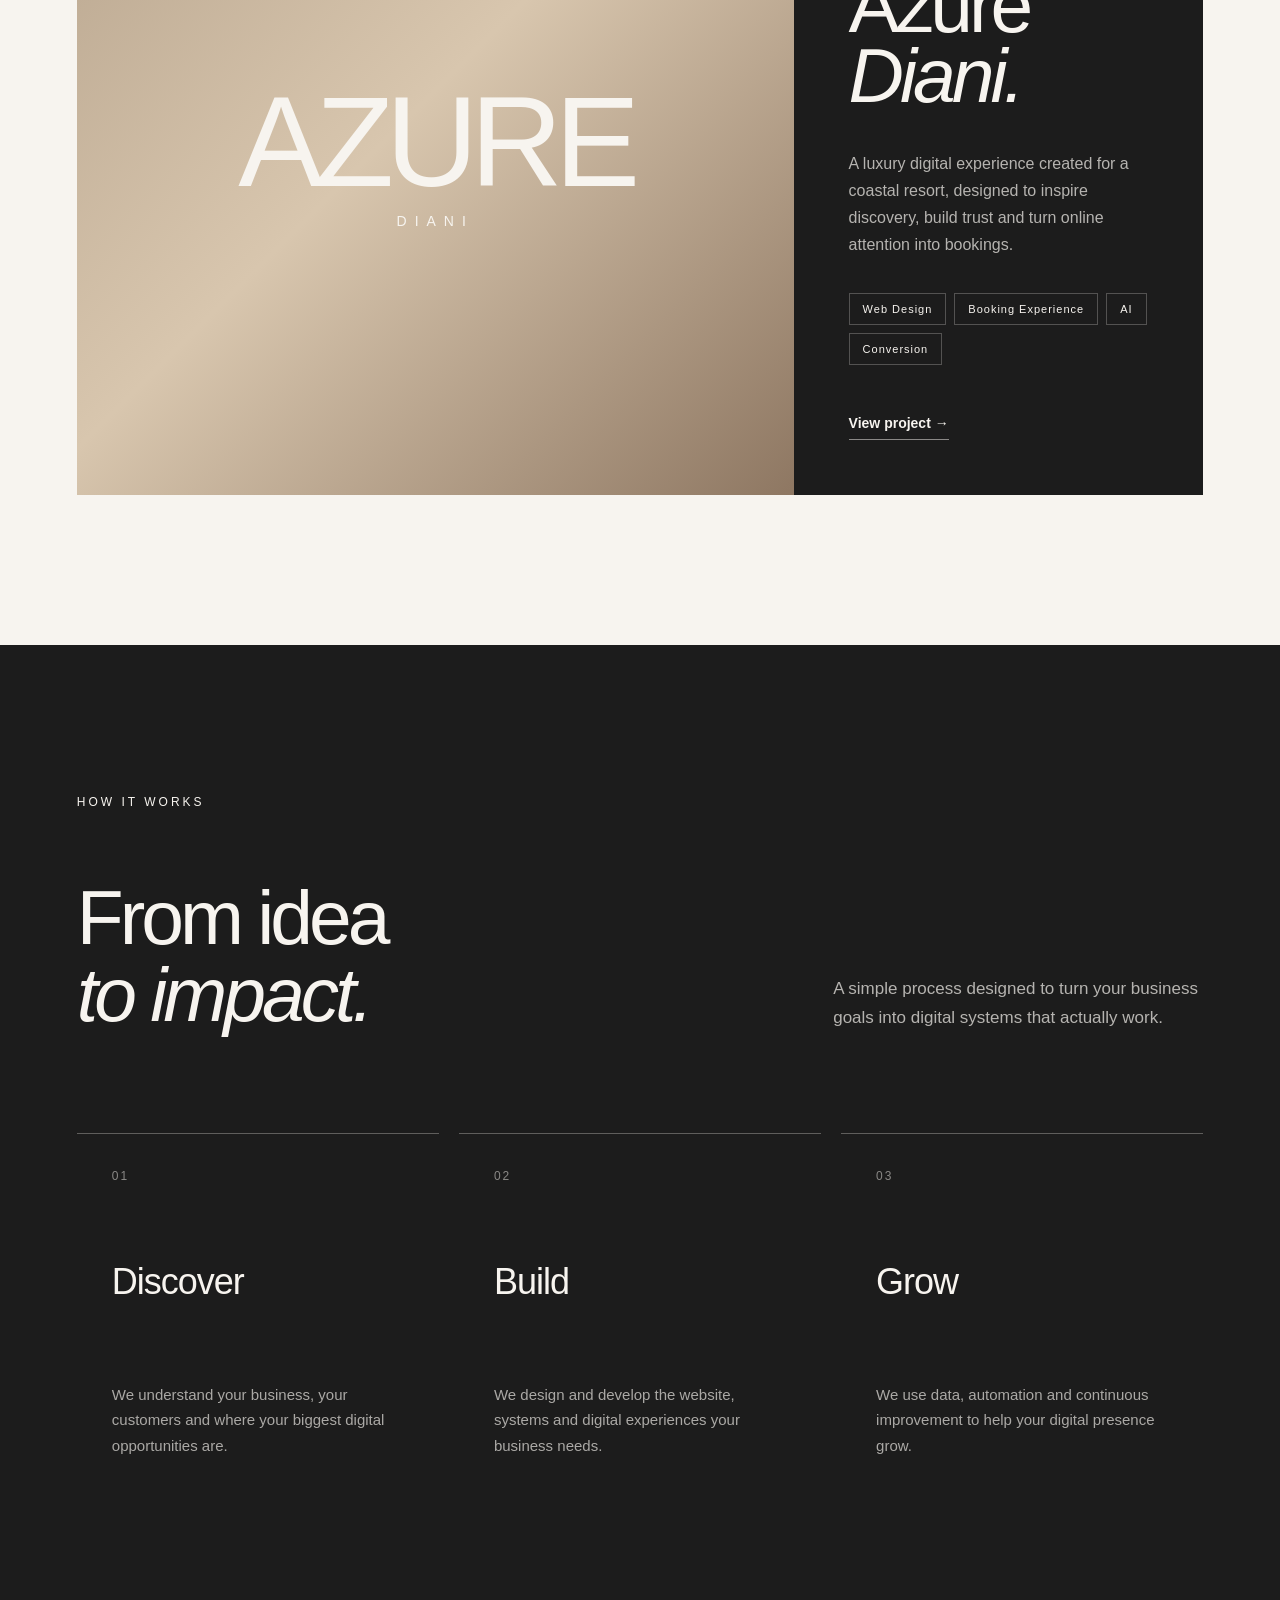
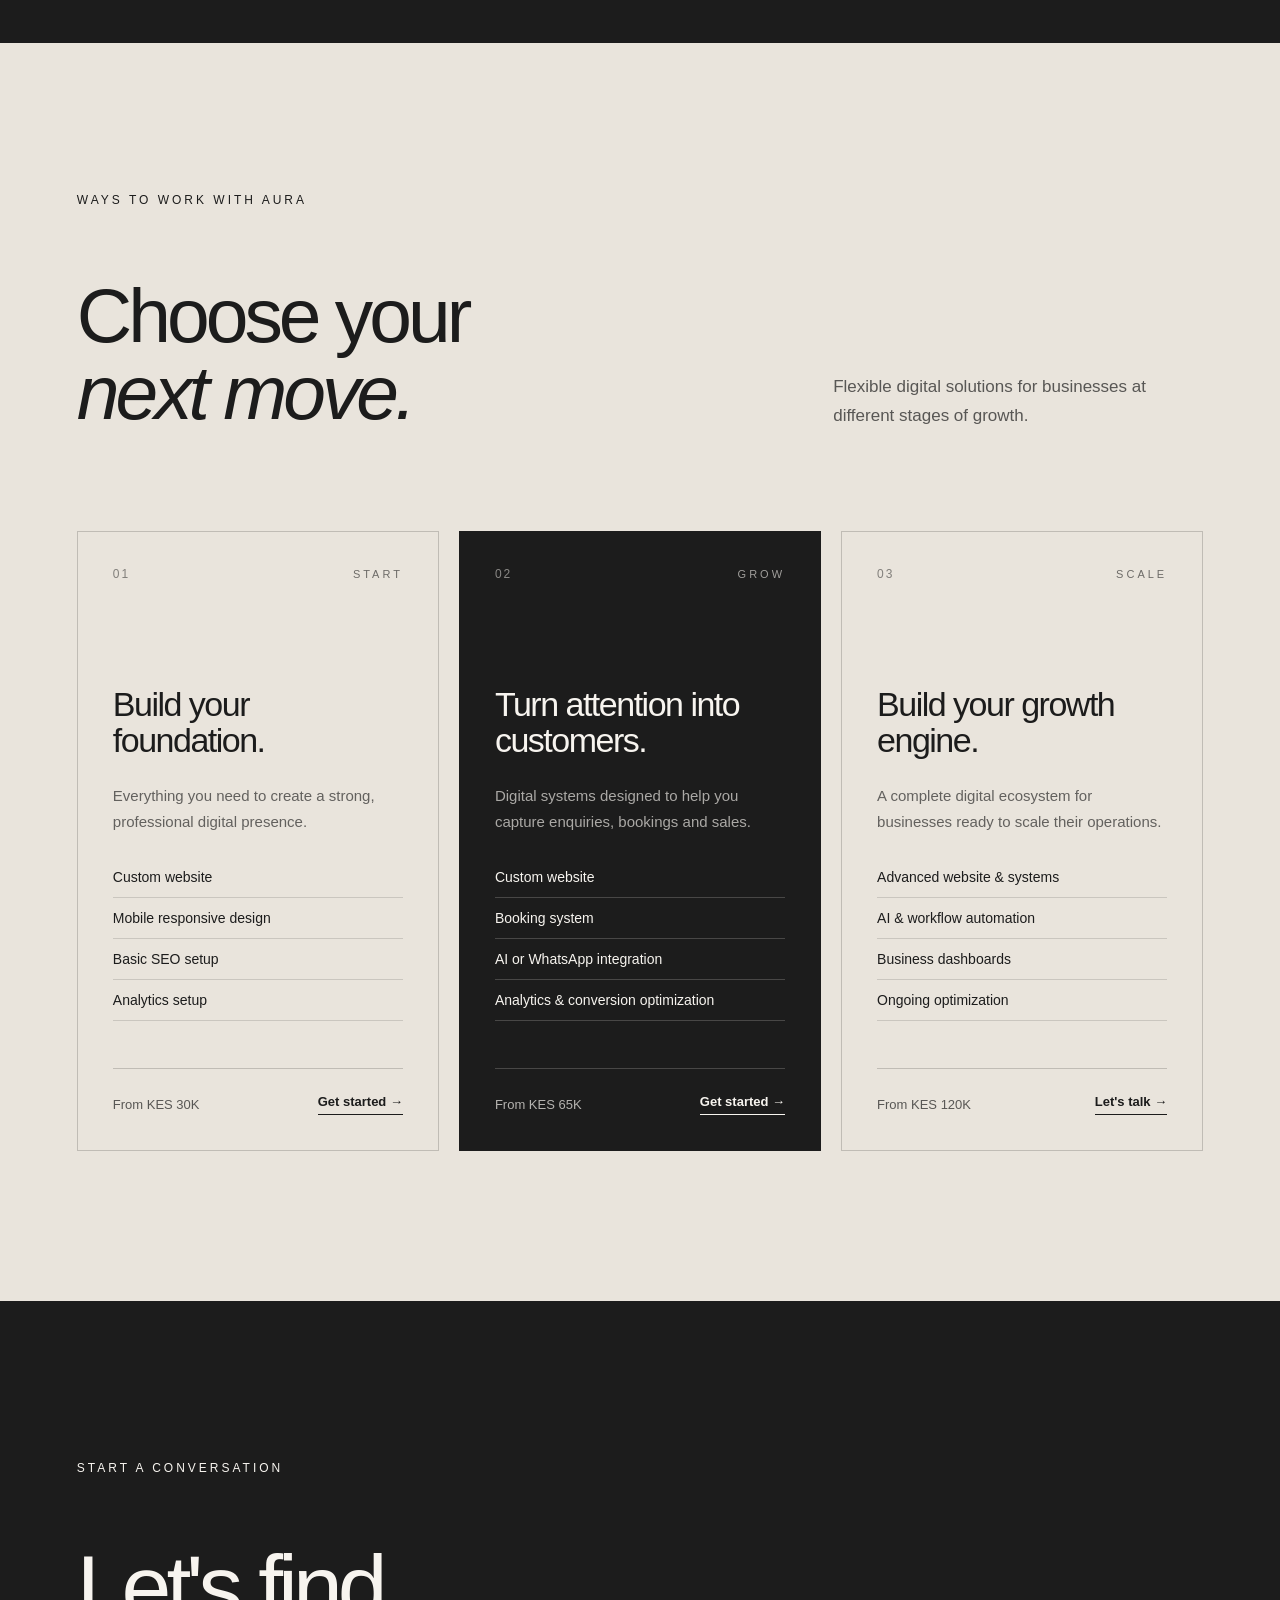
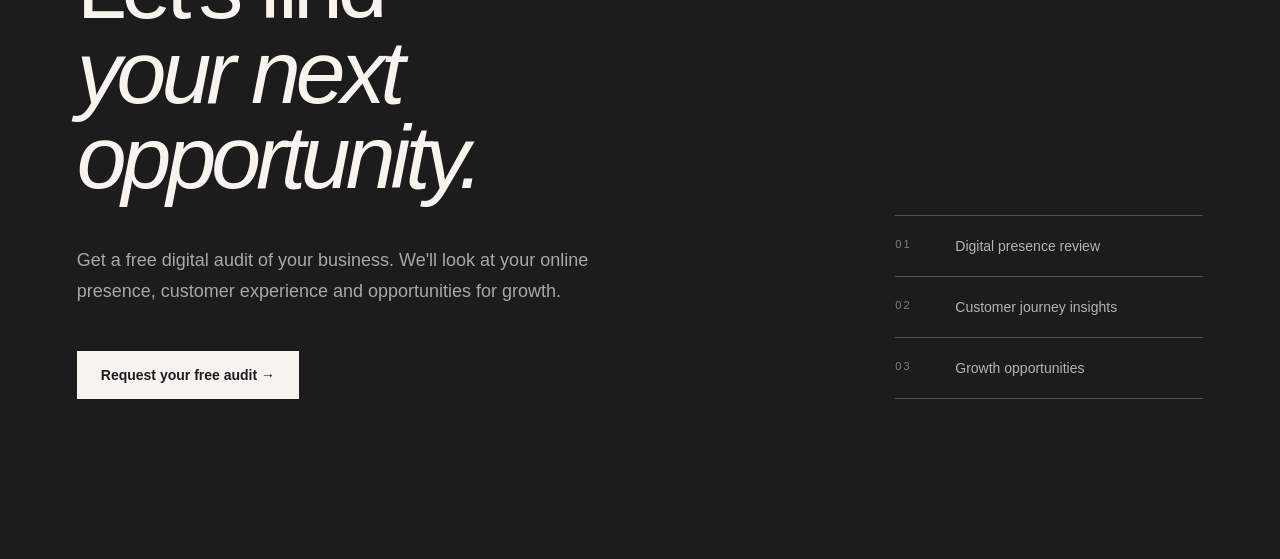
==== commit 2fa6ac5c: "Build AURA free audit CTA" ====
--- a/index.html
+++ b/index.html
@@ -486,6 +486,181 @@
             </div>
 
         </section>
+        <!-- OFFERS SECTION -->
+
+        <section class="offers-section" id="offers">
+
+             <div class="section-label">WAYS TO WORK WITH AURA</div>
+
+             <div class="offers-heading">
+            <h2>
+                  Choose your
+                <span>next move.</span>
+            </h2>
+
+            <p>
+                 Flexible digital solutions for businesses at
+                 different stages of growth.
+            </p>
+            </div>
+
+            <div class="offers-grid">
+
+        <!-- START -->
+
+            <article class="offer-card">
+
+            <div class="offer-top">
+                <span class="offer-number">01</span>
+                <span class="offer-label">START</span>
+            </div>
+
+            <div class="offer-content">
+
+                <h3>Build your foundation.</h3>
+
+                <p>
+                    Everything you need to create a strong,
+                    professional digital presence.
+                </p>
+
+                <ul>
+                    <li>Custom website</li>
+                    <li>Mobile responsive design</li>
+                    <li>Basic SEO setup</li>
+                    <li>Analytics setup</li>
+                </ul>
+
+            </div>
+
+            <div class="offer-bottom">
+                <span>From KES 30K</span>
+                <a href="#contact">Get started →</a>
+            </div>
+
+            </article>
+
+
+        <!-- GROW -->
+
+            <article class="offer-card featured-offer">
+
+            <div class="offer-top">
+                <span class="offer-number">02</span>
+                <span class="offer-label">GROW</span>
+            </div>
+
+            <div class="offer-content">
+
+                <h3>Turn attention into customers.</h3>
+
+                <p>
+                    Digital systems designed to help you
+                    capture enquiries, bookings and sales.
+                </p>
+
+                <ul>
+                    <li>Custom website</li>
+                    <li>Booking system</li>
+                    <li>AI or WhatsApp integration</li>
+                    <li>Analytics & conversion optimization</li>
+                </ul>
+
+            </div>
+
+            <div class="offer-bottom">
+                <span>From KES 65K</span>
+                <a href="#contact">Get started →</a>
+            </div>
+
+            </article>
+
+
+        <!-- SCALE -->
+
+            <article class="offer-card">
+
+            <div class="offer-top">
+                <span class="offer-number">03</span>
+                <span class="offer-label">SCALE</span>
+            </div>
+
+            <div class="offer-content">
+
+                <h3>Build your growth engine.</h3>
+
+                <p>
+                    A complete digital ecosystem for businesses
+                    ready to scale their operations.
+                </p>
+
+                <ul>
+                    <li>Advanced website & systems</li>
+                    <li>AI & workflow automation</li>
+                    <li>Business dashboards</li>
+                    <li>Ongoing optimization</li>
+                </ul>
+
+            </div>
+
+            <div class="offer-bottom">
+                <span>From KES 120K</span>
+                <a href="#contact">Let's talk →</a>
+            </div>
+
+           </article>
+
+            </div>
+
+        </section>
+        <!-- AUDIT SECTION -->
+
+        <section class="audit-section" id="contact">
+
+            <div class="audit-content">
+
+            <div class="section-label">START A CONVERSATION</div>
+
+            <h2>
+                Let's find
+                <span>your next opportunity.</span>
+            </h2>
+
+            <p>
+                Get a free digital audit of your business.
+                We'll look at your online presence, customer
+                experience and opportunities for growth.
+            </p>
+
+            <a href="mailto:hello@aura.co.ke" class="audit-button">
+                Request your free audit →
+            </a>
+
+            </div>
+
+           <div class="audit-details">
+
+           <div class="audit-detail">
+                <span>01</span>
+                <p>Digital presence review</p>
+            </div>
+
+            <div class="audit-detail">
+                <span>02</span>
+                <p>Customer journey insights</p>
+            </div>
+
+            <div class="audit-detail">
+                <span>03</span>
+                <p>Growth opportunities</p>
+            </div>
+
+           </div>
+
+          </div>
+
+        </section>
+
     </main>
 
 
--- a/css/style.css
+++ b/css/style.css
@@ -839,4 +839,297 @@
         min-height: 300px;
     }
 
+}
+/* =========================
+   OFFERS SECTION
+========================= */
+
+.offers-section {
+    padding: 150px 6%;
+    background: #e9e4dc;
+    color: #1c1c1c;
+}
+
+.offers-heading {
+    display: flex;
+    justify-content: space-between;
+    align-items: flex-end;
+    gap: 60px;
+    margin-top: 70px;
+    margin-bottom: 100px;
+}
+
+.offers-heading h2 {
+    max-width: 800px;
+    font-size: clamp(48px, 6vw, 82px);
+    line-height: 1;
+    letter-spacing: -4px;
+    font-weight: 500;
+}
+
+.offers-heading h2 span {
+    display: block;
+    font-style: italic;
+}
+
+.offers-heading p {
+    max-width: 370px;
+    font-size: 17px;
+    line-height: 1.7;
+    opacity: .7;
+}
+
+.offers-grid {
+    display: grid;
+    grid-template-columns: repeat(3, 1fr);
+    gap: 20px;
+}
+
+.offer-card {
+    min-height: 620px;
+    padding: 35px;
+
+    border: 1px solid rgba(28, 28, 28, .2);
+
+    display: flex;
+    flex-direction: column;
+    justify-content: space-between;
+
+    transition: transform .3s ease, background .3s ease;
+}
+
+.offer-card:hover {
+    transform: translateY(-8px);
+    background: #f7f4ef;
+}
+
+.featured-offer {
+    background: #1c1c1c;
+    color: #f7f4ef;
+    border-color: #1c1c1c;
+}
+
+.featured-offer:hover {
+    background: #1c1c1c;
+}
+
+.offer-top {
+    display: flex;
+    justify-content: space-between;
+    align-items: center;
+}
+
+.offer-number {
+    font-size: 12px;
+    letter-spacing: 2px;
+    opacity: .5;
+}
+
+.offer-label {
+    font-size: 11px;
+    letter-spacing: 3px;
+    opacity: .6;
+}
+
+.offer-content {
+    margin-top: 60px;
+}
+
+.offer-content h3 {
+    max-width: 350px;
+    font-size: 34px;
+    line-height: 1.05;
+    letter-spacing: -1.5px;
+    font-weight: 500;
+    margin-bottom: 25px;
+}
+
+.offer-content p {
+    max-width: 350px;
+    font-size: 15px;
+    line-height: 1.7;
+    opacity: .65;
+    margin-bottom: 35px;
+}
+
+.offer-content ul {
+    list-style: none;
+    display: flex;
+    flex-direction: column;
+    gap: 12px;
+}
+
+.offer-content li {
+    padding-bottom: 12px;
+    border-bottom: 1px solid rgba(28, 28, 28, .15);
+    font-size: 14px;
+}
+
+.featured-offer .offer-content li {
+    border-color: rgba(247, 244, 239, .2);
+}
+
+.offer-bottom {
+    display: flex;
+    justify-content: space-between;
+    align-items: center;
+    gap: 20px;
+
+    padding-top: 25px;
+    border-top: 1px solid rgba(28, 28, 28, .2);
+}
+
+.featured-offer .offer-bottom {
+    border-color: rgba(247, 244, 239, .2);
+}
+
+.offer-bottom span {
+    font-size: 13px;
+    opacity: .7;
+}
+
+.offer-bottom a {
+    font-size: 13px;
+    font-weight: 600;
+    padding-bottom: 5px;
+    border-bottom: 1px solid currentColor;
+}
+
+
+/* Mobile */
+
+@media (max-width: 900px) {
+
+    .offers-section {
+        padding: 100px 7%;
+    }
+
+    .offers-heading {
+        flex-direction: column;
+        align-items: flex-start;
+        margin-top: 50px;
+        margin-bottom: 70px;
+    }
+
+    .offers-heading h2 {
+        font-size: 50px;
+    }
+
+    .offers-grid {
+        grid-template-columns: 1fr;
+    }
+
+    .offer-card {
+        min-height: 550px;
+    }
+
+}
+/* =========================
+   AUDIT SECTION
+========================= */
+
+.audit-section {
+    padding: 160px 6%;
+    background: #1c1c1c;
+    color: #f7f4ef;
+
+    display: grid;
+    grid-template-columns: 1.4fr .6fr;
+    gap: 100px;
+}
+
+.audit-content h2 {
+    max-width: 900px;
+    margin-top: 70px;
+
+    font-size: clamp(50px, 7vw, 100px);
+    line-height: .95;
+    letter-spacing: -5px;
+    font-weight: 500;
+}
+
+.audit-content h2 span {
+    display: block;
+    font-style: italic;
+}
+
+.audit-content > p {
+    max-width: 560px;
+    margin-top: 45px;
+
+    font-size: 18px;
+    line-height: 1.7;
+    opacity: .65;
+}
+
+.audit-button {
+    display: inline-block;
+
+    margin-top: 45px;
+    padding: 16px 24px;
+
+    background: #f7f4ef;
+    color: #1c1c1c;
+
+    font-size: 14px;
+    font-weight: 600;
+
+    transition: transform .3s ease, opacity .3s ease;
+}
+
+.audit-button:hover {
+    transform: translateY(-4px);
+    opacity: .85;
+}
+
+.audit-details {
+    align-self: end;
+}
+
+.audit-detail {
+    display: grid;
+    grid-template-columns: 40px 1fr;
+    gap: 20px;
+
+    padding: 22px 0;
+
+    border-top: 1px solid rgba(247, 244, 239, .25);
+}
+
+.audit-detail:last-child {
+    border-bottom: 1px solid rgba(247, 244, 239, .25);
+}
+
+.audit-detail span {
+    font-size: 11px;
+    letter-spacing: 2px;
+    opacity: .45;
+}
+
+.audit-detail p {
+    font-size: 14px;
+    opacity: .7;
+}
+
+
+/* Mobile */
+
+@media (max-width: 900px) {
+
+    .audit-section {
+        padding: 110px 7%;
+        grid-template-columns: 1fr;
+        gap: 80px;
+    }
+
+    .audit-content h2 {
+        margin-top: 50px;
+        font-size: 55px;
+        letter-spacing: -3px;
+    }
+
+    .audit-content > p {
+        font-size: 16px;
+    }
+
 }
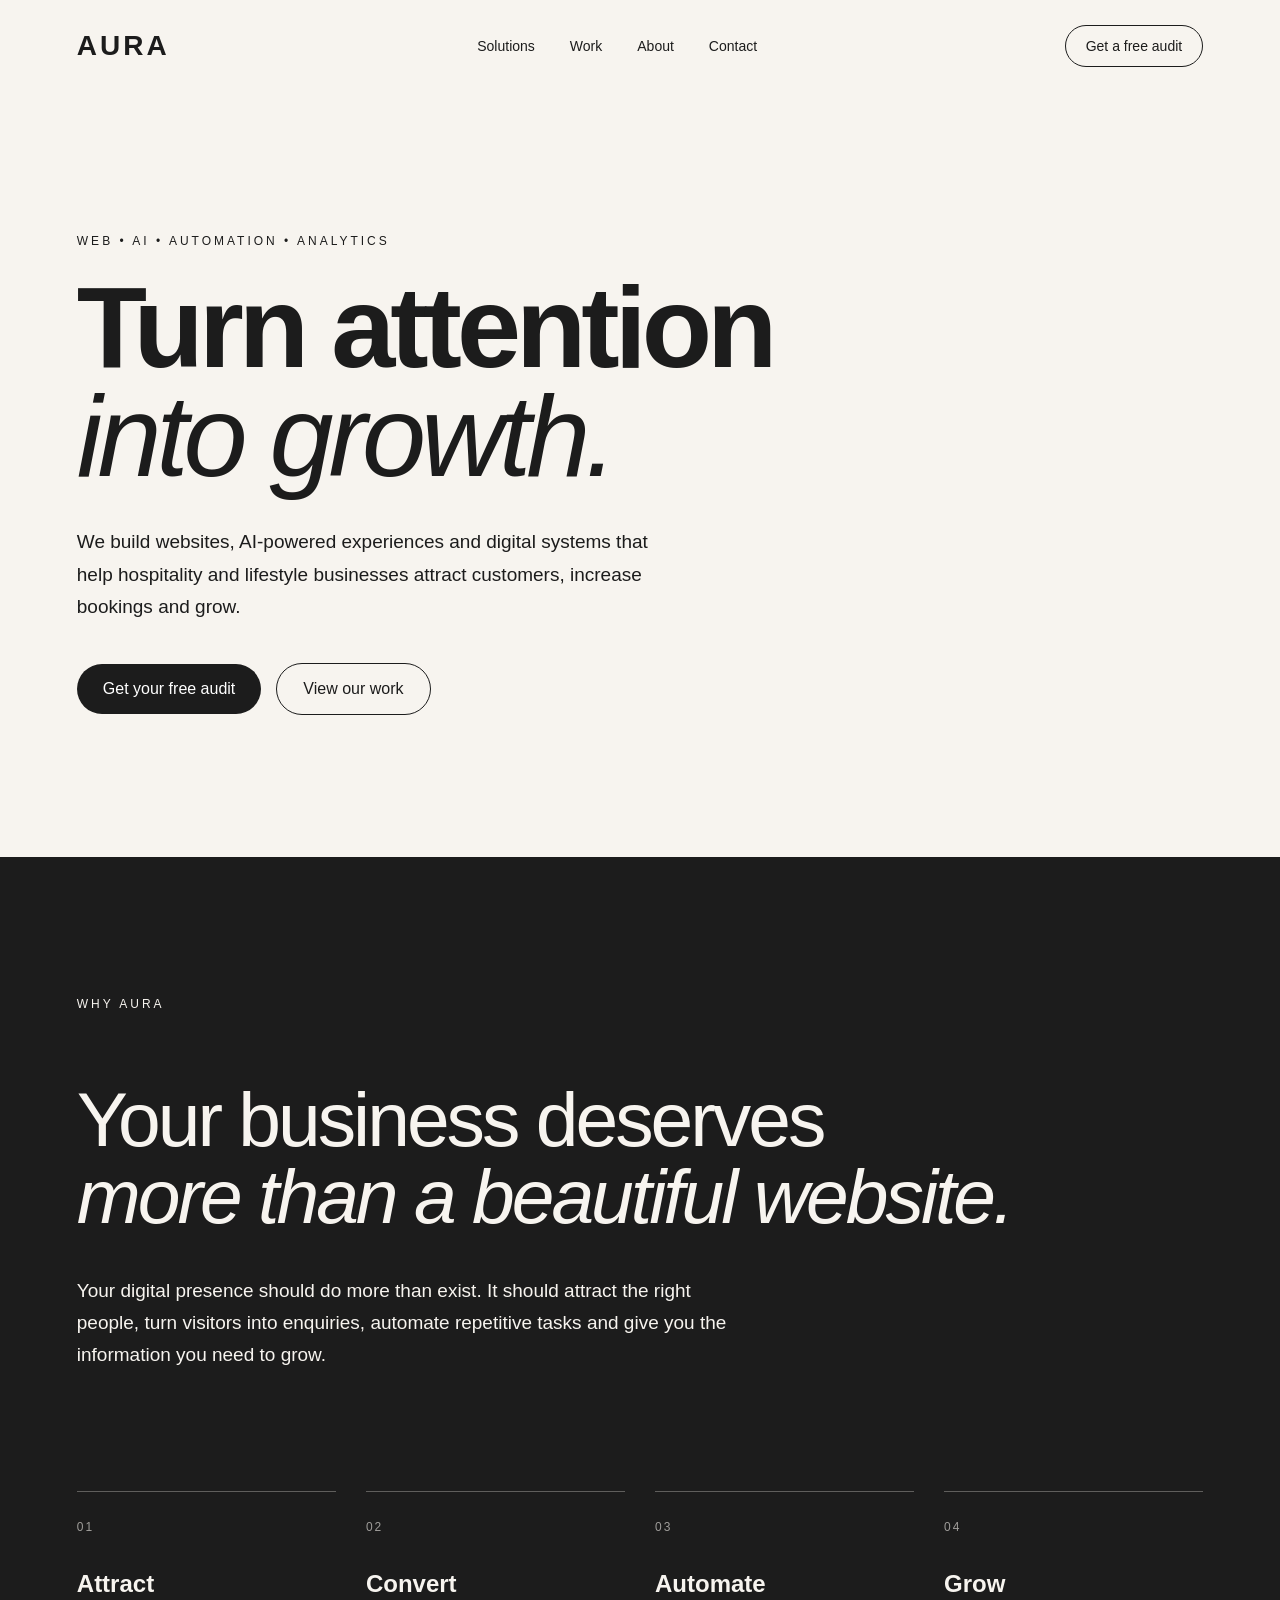
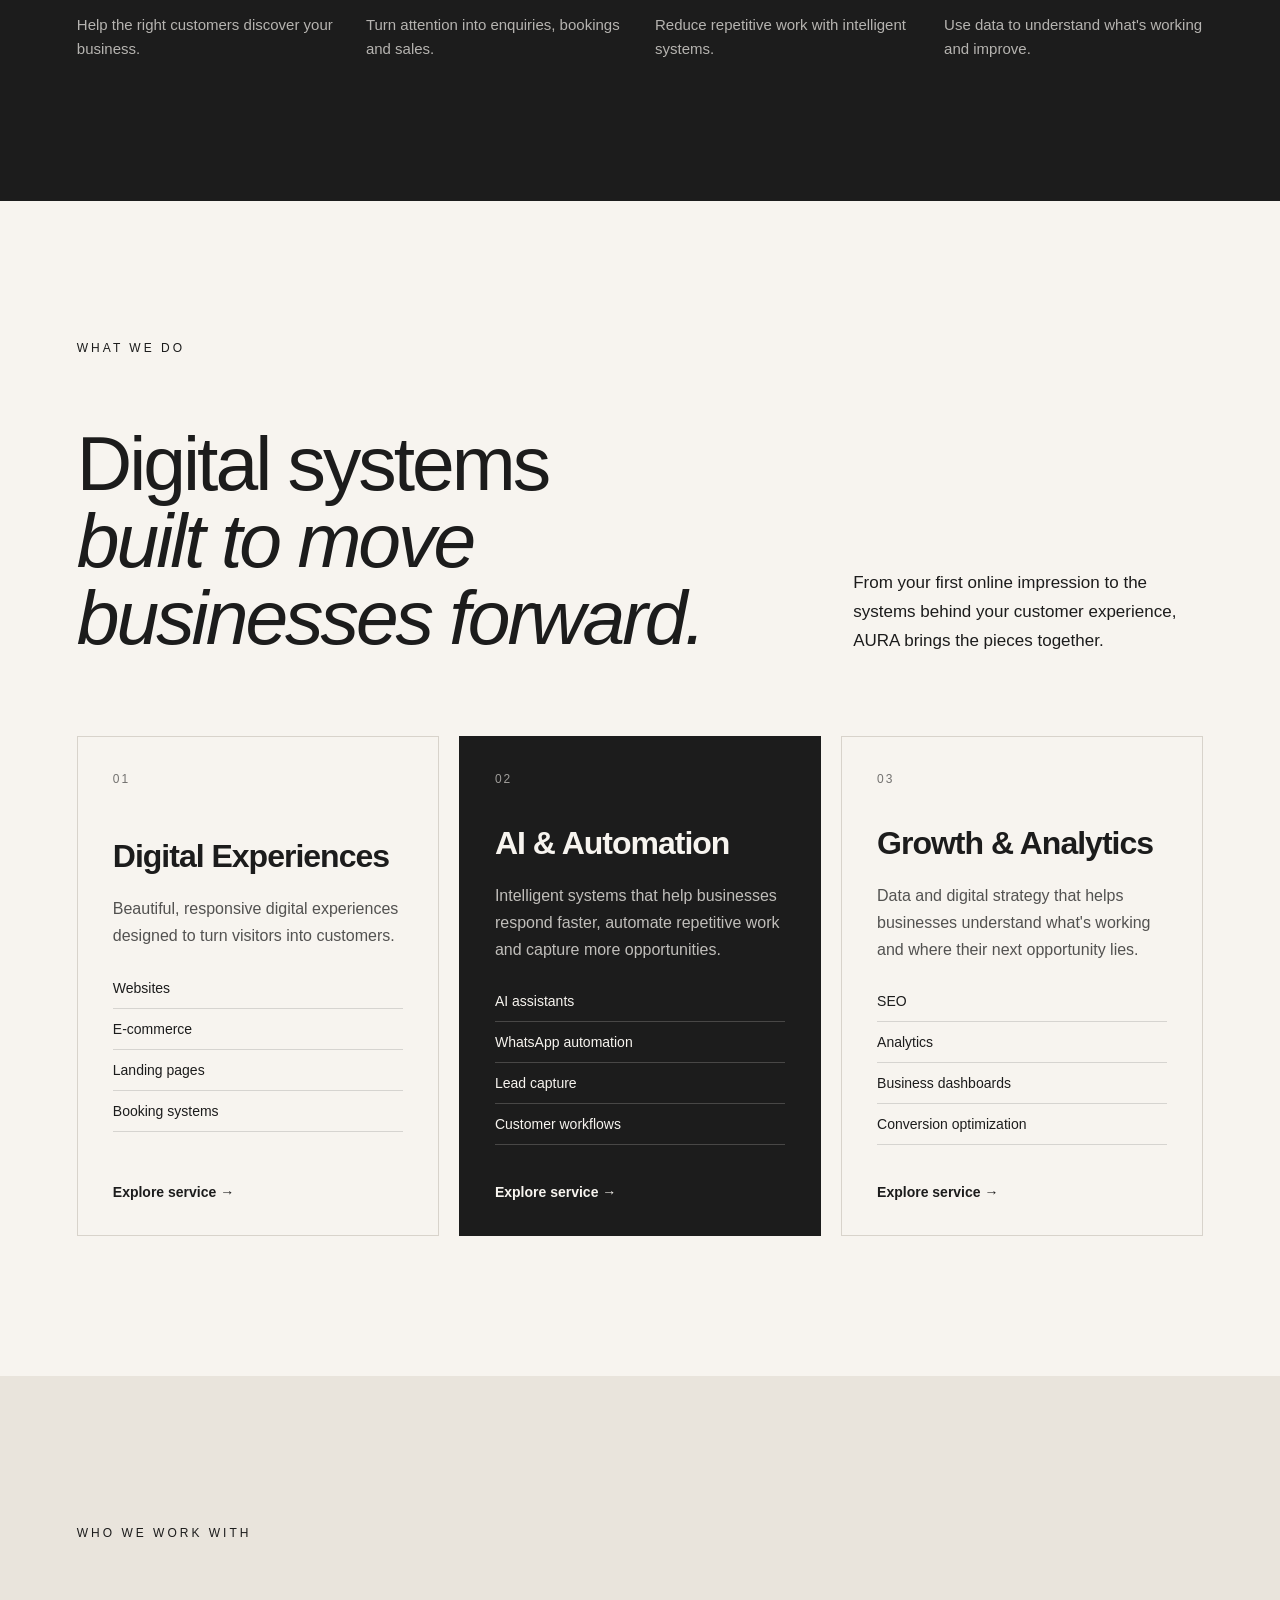
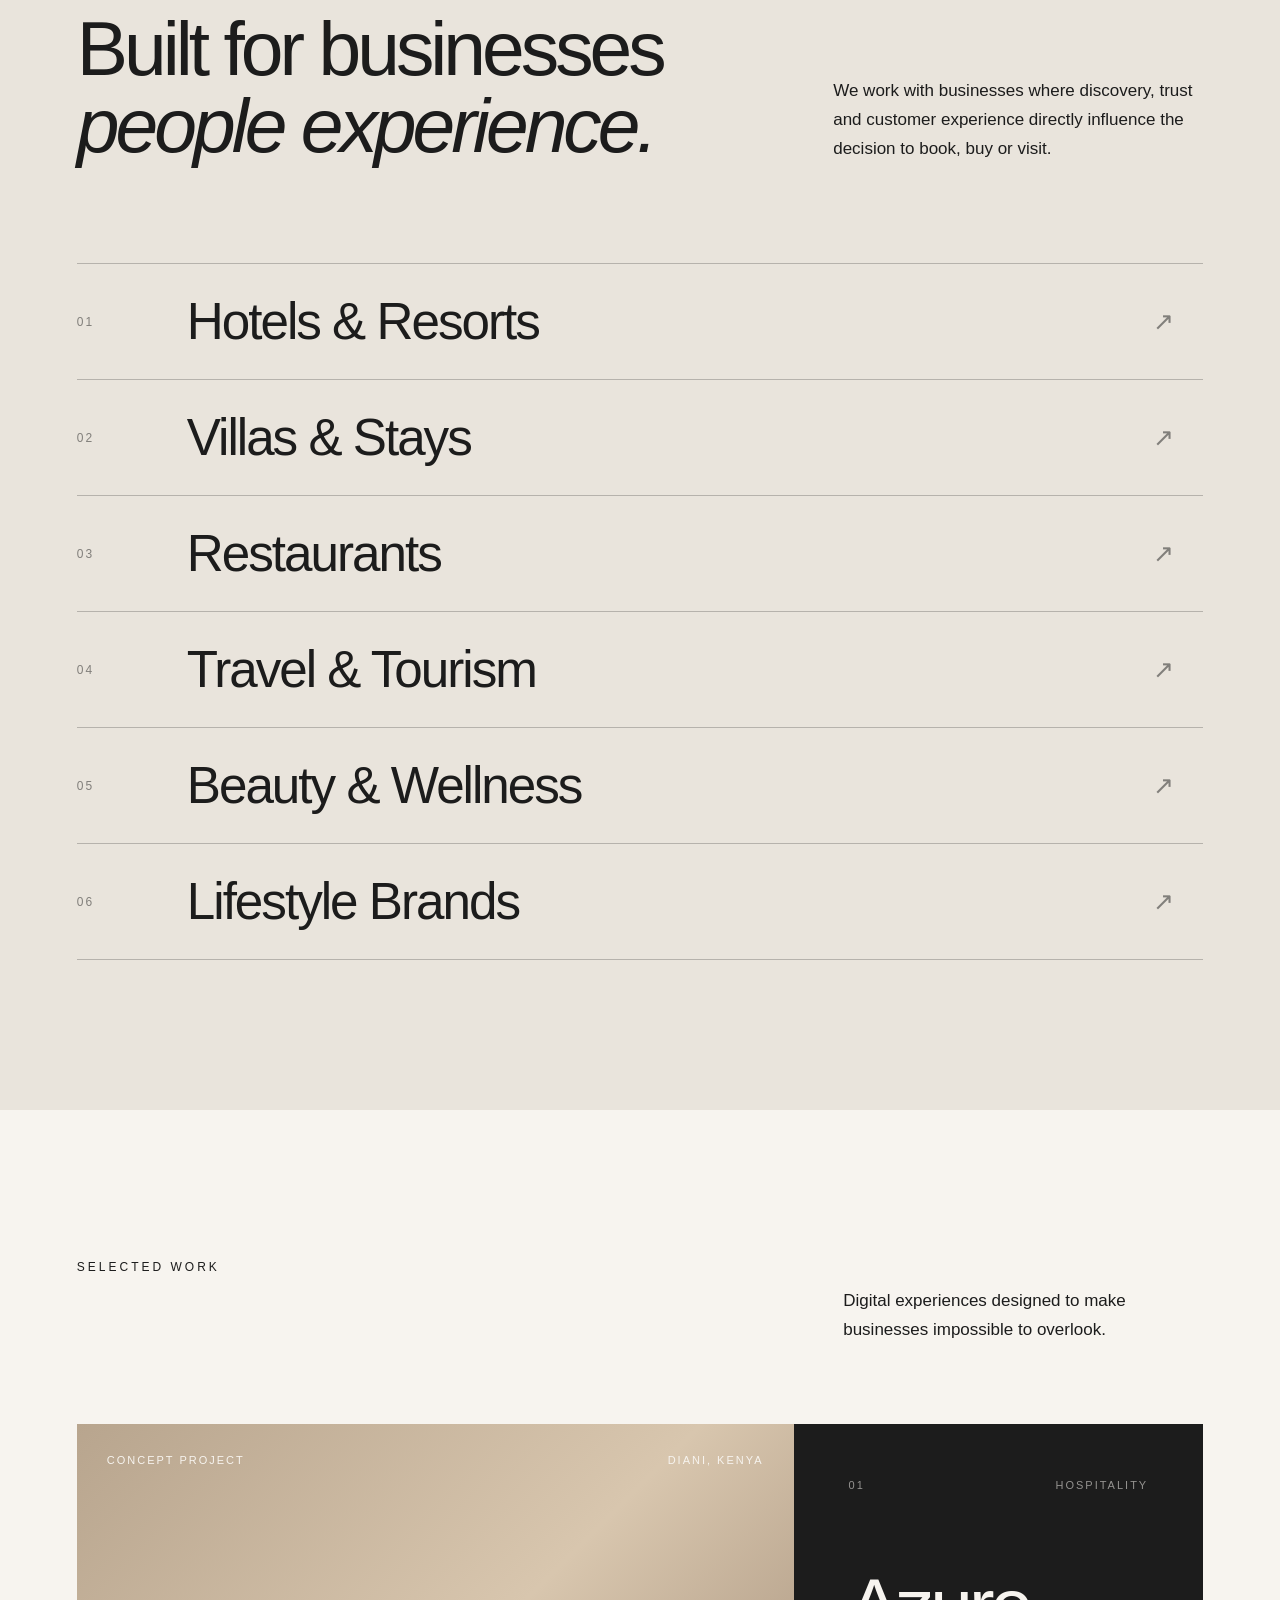
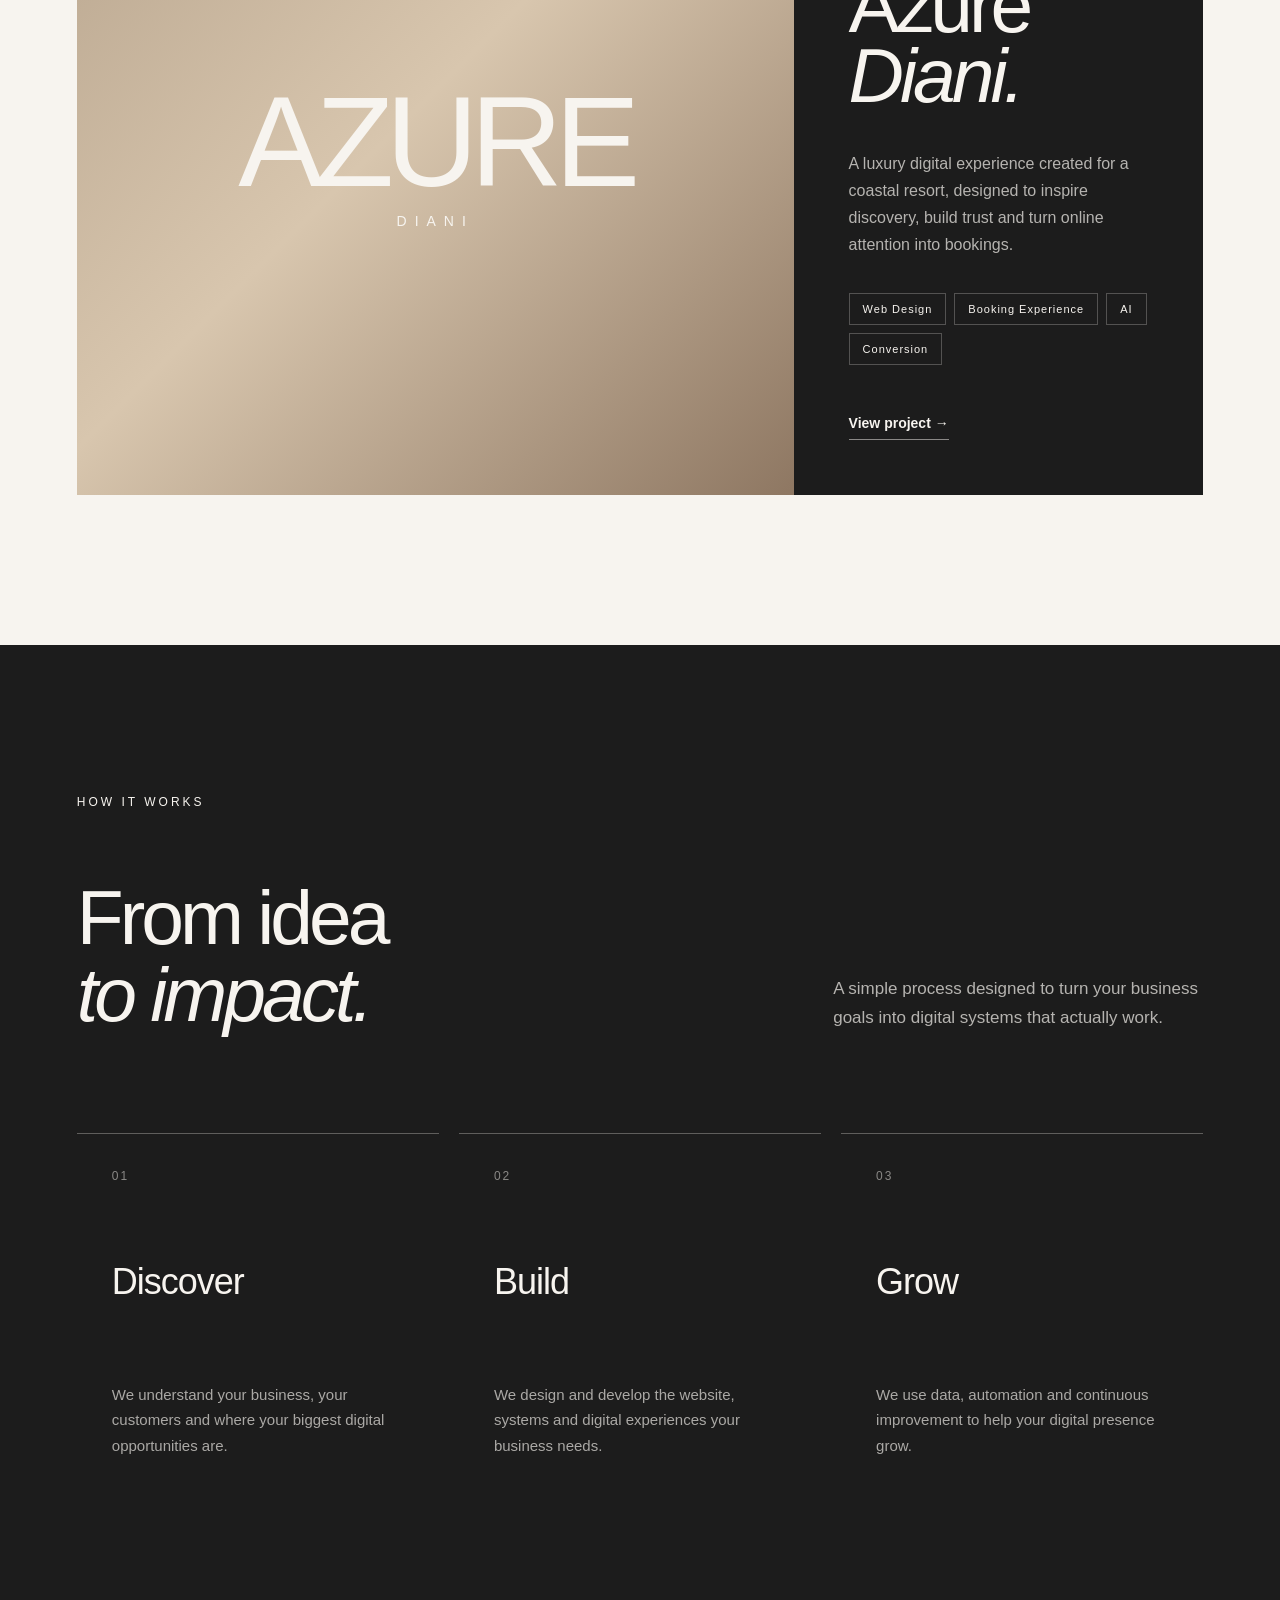
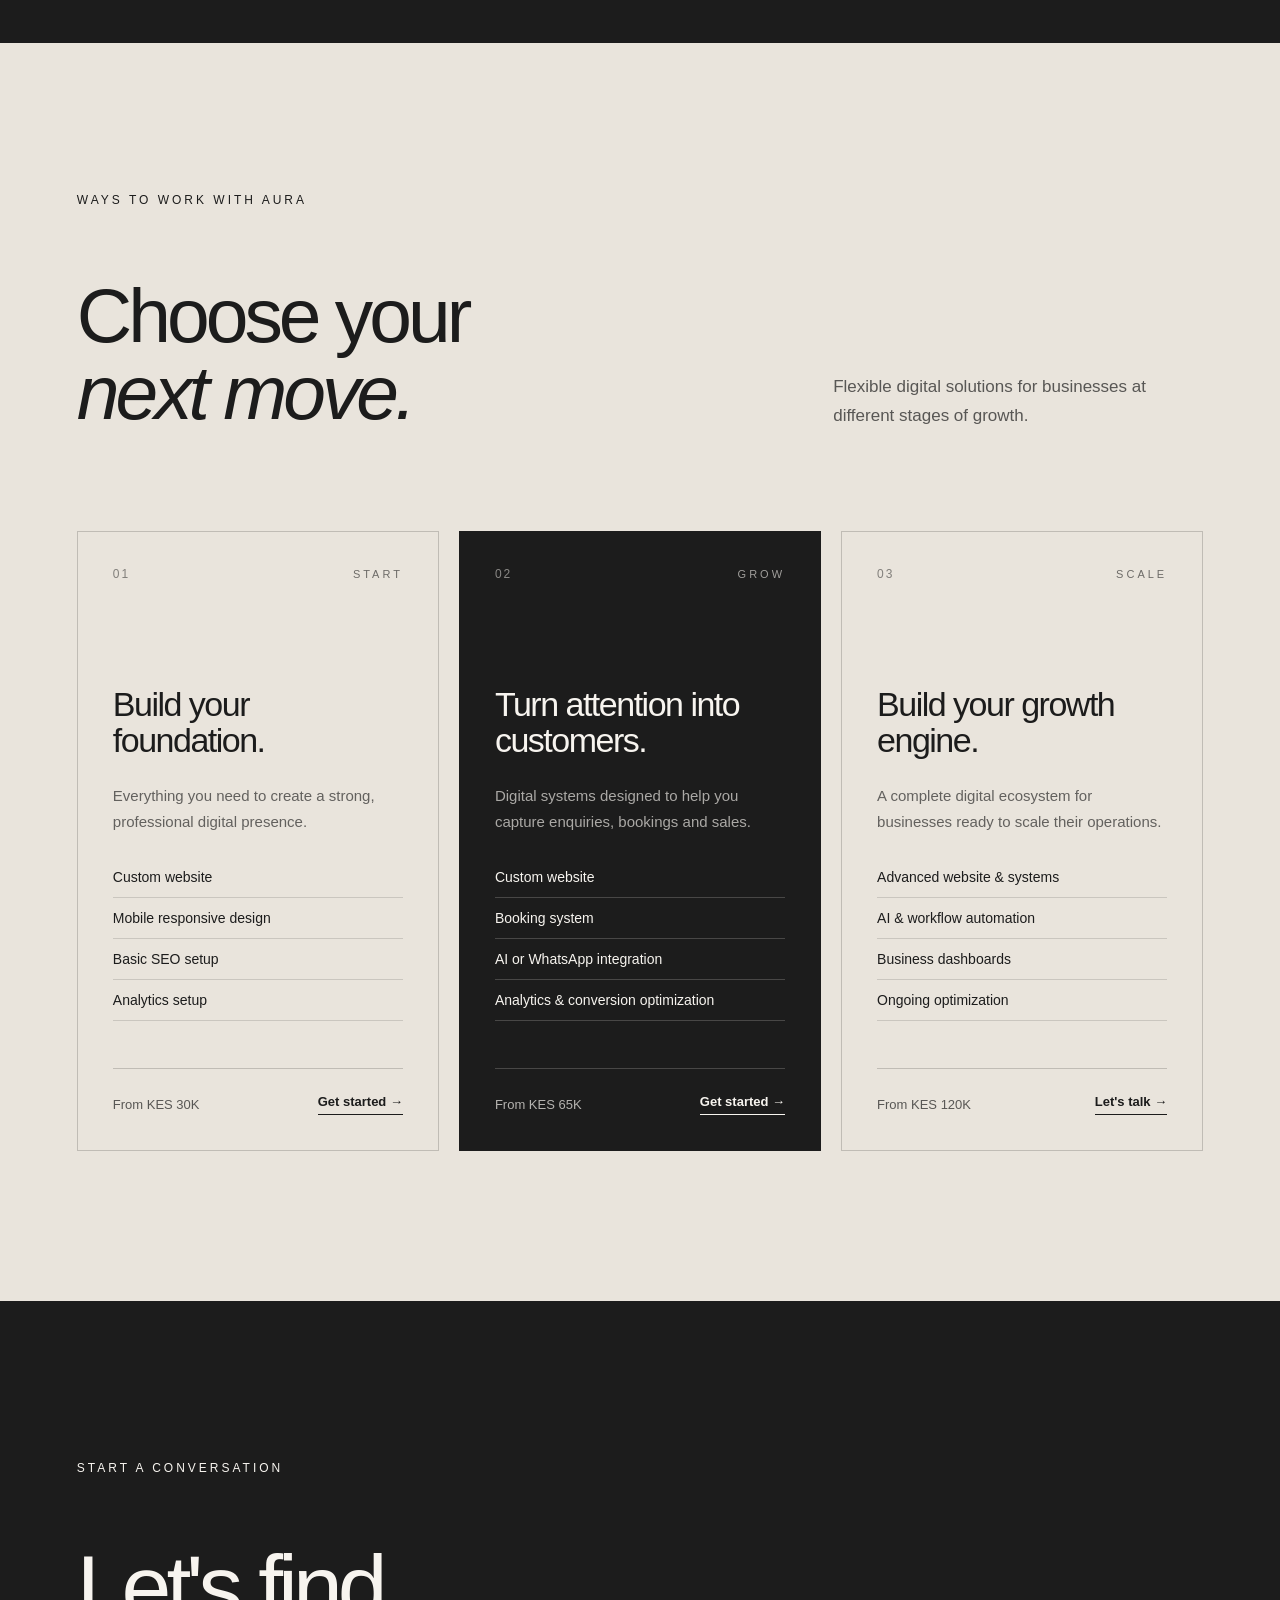
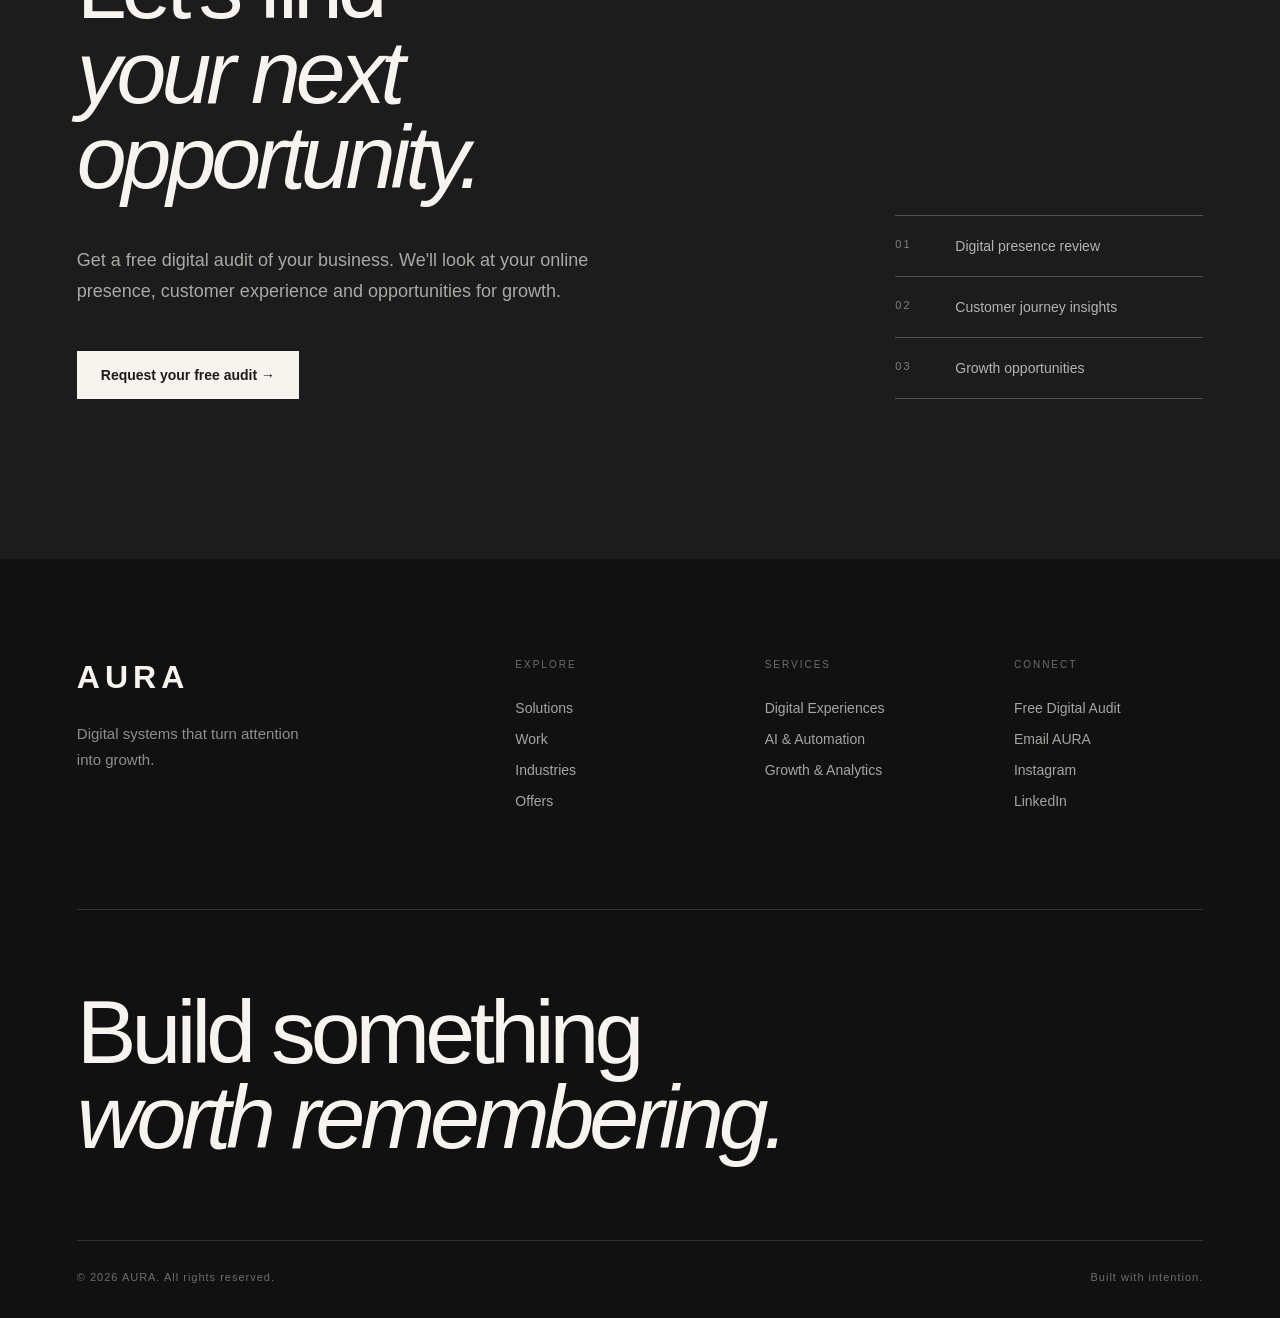
==== commit eeecc957: "Build AURA footer and brand identity" ====
--- a/index.html
+++ b/index.html
@@ -662,6 +662,73 @@
         </section>
 
     </main>
+    <!-- FOOTER -->
+
+    <footer class="site-footer">
+
+    <div class="footer-main">
+
+        <div class="footer-brand">
+
+            <a href="#" class="footer-logo">AURA</a>
+
+            <p>
+                Digital systems that turn attention
+                into growth.
+            </p>
+
+        </div>
+
+        <div class="footer-column">
+
+            <span class="footer-title">EXPLORE</span>
+
+            <a href="#solutions">Solutions</a>
+            <a href="#work">Work</a>
+            <a href="#industries">Industries</a>
+            <a href="#offers">Offers</a>
+
+        </div>
+
+        <div class="footer-column">
+
+            <span class="footer-title">SERVICES</span>
+
+            <a href="#services">Digital Experiences</a>
+            <a href="#services">AI & Automation</a>
+            <a href="#services">Growth & Analytics</a>
+
+        </div>
+
+        <div class="footer-column">
+
+            <span class="footer-title">CONNECT</span>
+
+            <a href="#contact">Free Digital Audit</a>
+            <a href="mailto:hello@aura.co.ke">Email AURA</a>
+            <a href="#">Instagram</a>
+            <a href="#">LinkedIn</a>
+
+        </div>
+
+    </div>
+
+    <div class="footer-statement">
+        <p>
+            Build something
+            <span>worth remembering.</span>
+        </p>
+    </div>
+
+    <div class="footer-bottom">
+
+        <span>© 2026 AURA. All rights reserved.</span>
+
+        <span>Built with intention.</span>
+
+    </div>
+
+    </footer> 
 
 
     <script src="js/script.js"></script>
--- a/css/style.css
+++ b/css/style.css
@@ -1132,4 +1132,130 @@
         font-size: 16px;
     }
 
+}
+/* =========================
+   FOOTER
+========================= */
+
+.site-footer {
+    padding: 100px 6% 35px;
+    background: #111111;
+    color: #f7f4ef;
+}
+
+.footer-main {
+    display: grid;
+    grid-template-columns: 2fr 1fr 1fr 1fr;
+    gap: 60px;
+    padding-bottom: 100px;
+}
+
+.footer-logo {
+    display: inline-block;
+
+    font-size: 32px;
+    font-weight: 700;
+    letter-spacing: 5px;
+}
+
+.footer-brand p {
+    max-width: 250px;
+    margin-top: 25px;
+
+    font-size: 15px;
+    line-height: 1.7;
+    opacity: .55;
+}
+
+.footer-column {
+    display: flex;
+    flex-direction: column;
+    gap: 15px;
+}
+
+.footer-title {
+    margin-bottom: 15px;
+
+    font-size: 10px;
+    letter-spacing: 2px;
+    opacity: .4;
+}
+
+.footer-column a {
+    width: fit-content;
+
+    font-size: 14px;
+    opacity: .65;
+
+    transition: opacity .3s ease;
+}
+
+.footer-column a:hover {
+    opacity: 1;
+}
+
+.footer-statement {
+    padding: 80px 0;
+    border-top: 1px solid rgba(247, 244, 239, .15);
+    border-bottom: 1px solid rgba(247, 244, 239, .15);
+}
+
+.footer-statement p {
+    max-width: 900px;
+
+    font-size: clamp(50px, 7vw, 105px);
+    line-height: .95;
+    letter-spacing: -5px;
+    font-weight: 500;
+}
+
+.footer-statement span {
+    display: block;
+    font-style: italic;
+}
+
+.footer-bottom {
+    display: flex;
+    justify-content: space-between;
+
+    padding-top: 30px;
+
+    font-size: 11px;
+    letter-spacing: 1px;
+    opacity: .4;
+}
+
+
+/* Mobile */
+
+@media (max-width: 900px) {
+
+    .site-footer {
+        padding: 80px 7% 30px;
+    }
+
+    .footer-main {
+        grid-template-columns: 1fr 1fr;
+        gap: 60px 30px;
+        padding-bottom: 70px;
+    }
+
+    .footer-brand {
+        grid-column: 1 / -1;
+    }
+
+    .footer-statement {
+        padding: 60px 0;
+    }
+
+    .footer-statement p {
+        font-size: 55px;
+        letter-spacing: -3px;
+    }
+
+    .footer-bottom {
+        flex-direction: column;
+        gap: 10px;
+    }
+
 }
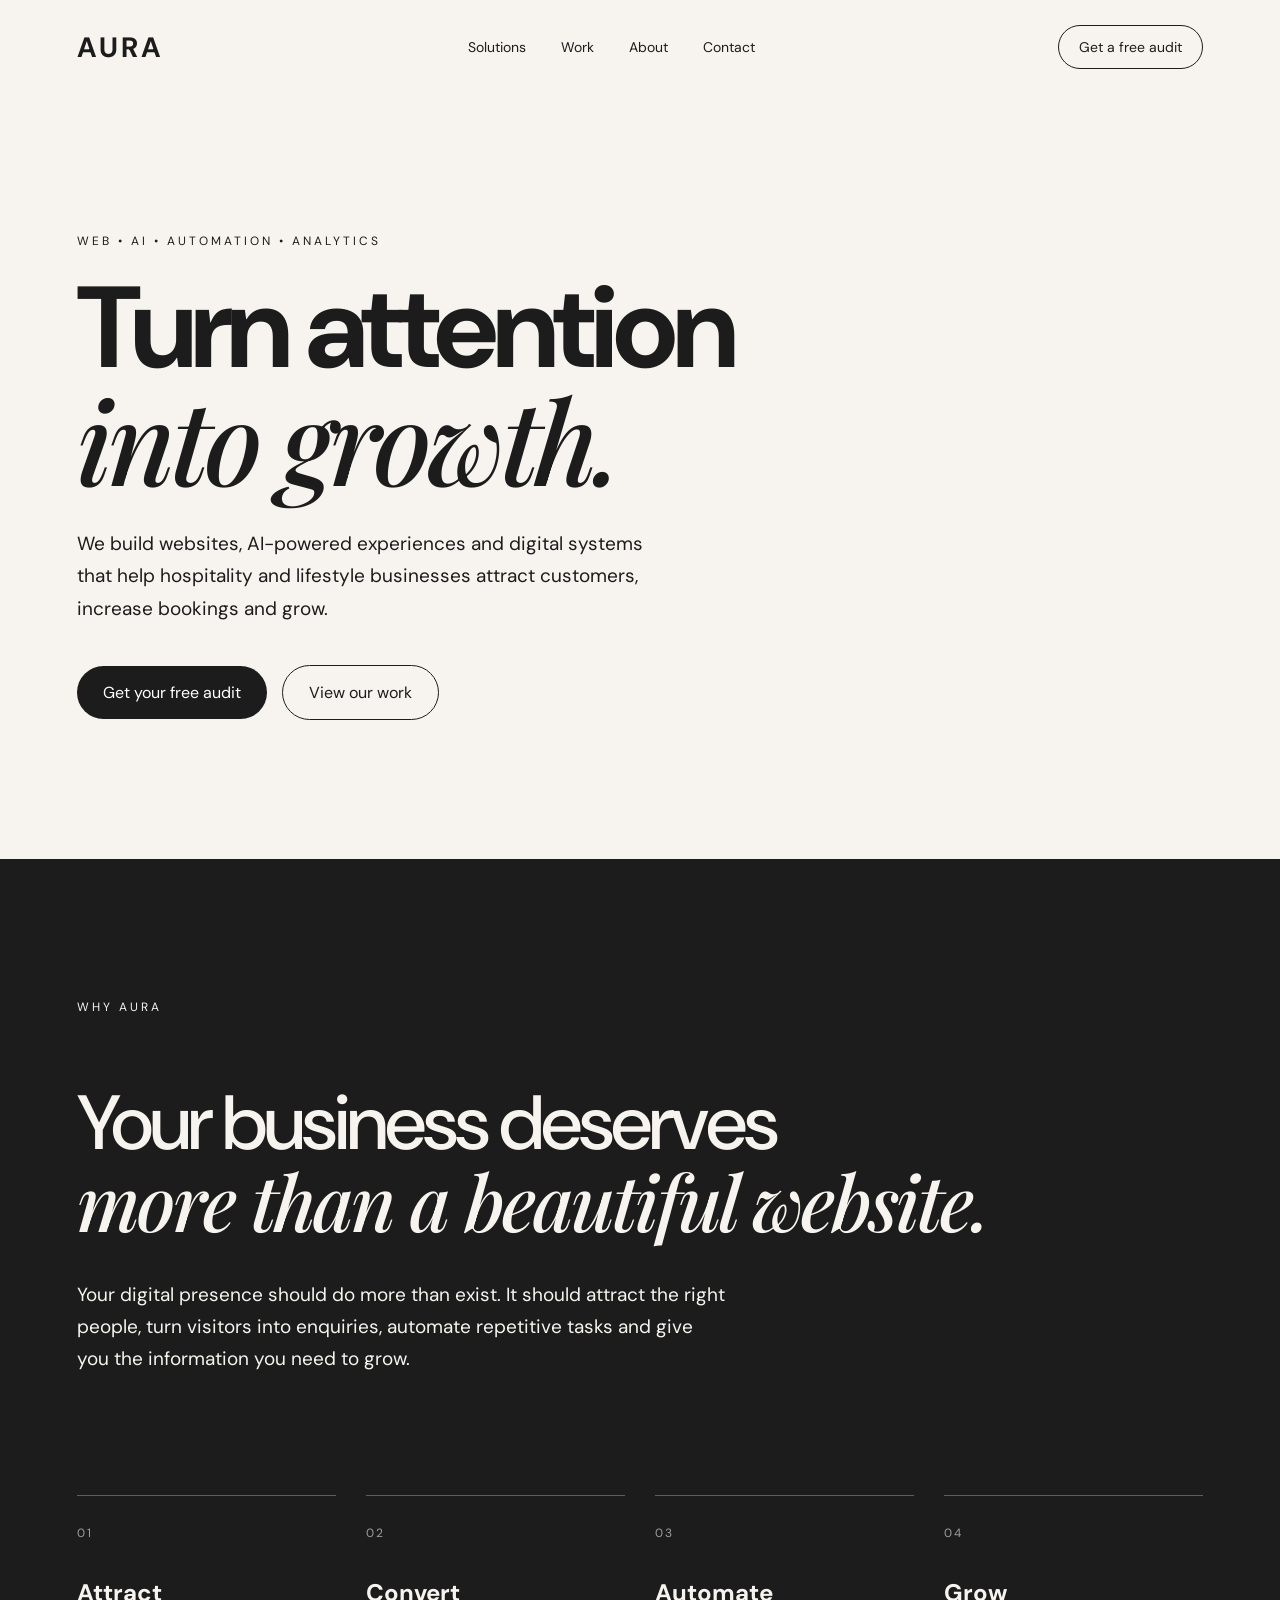
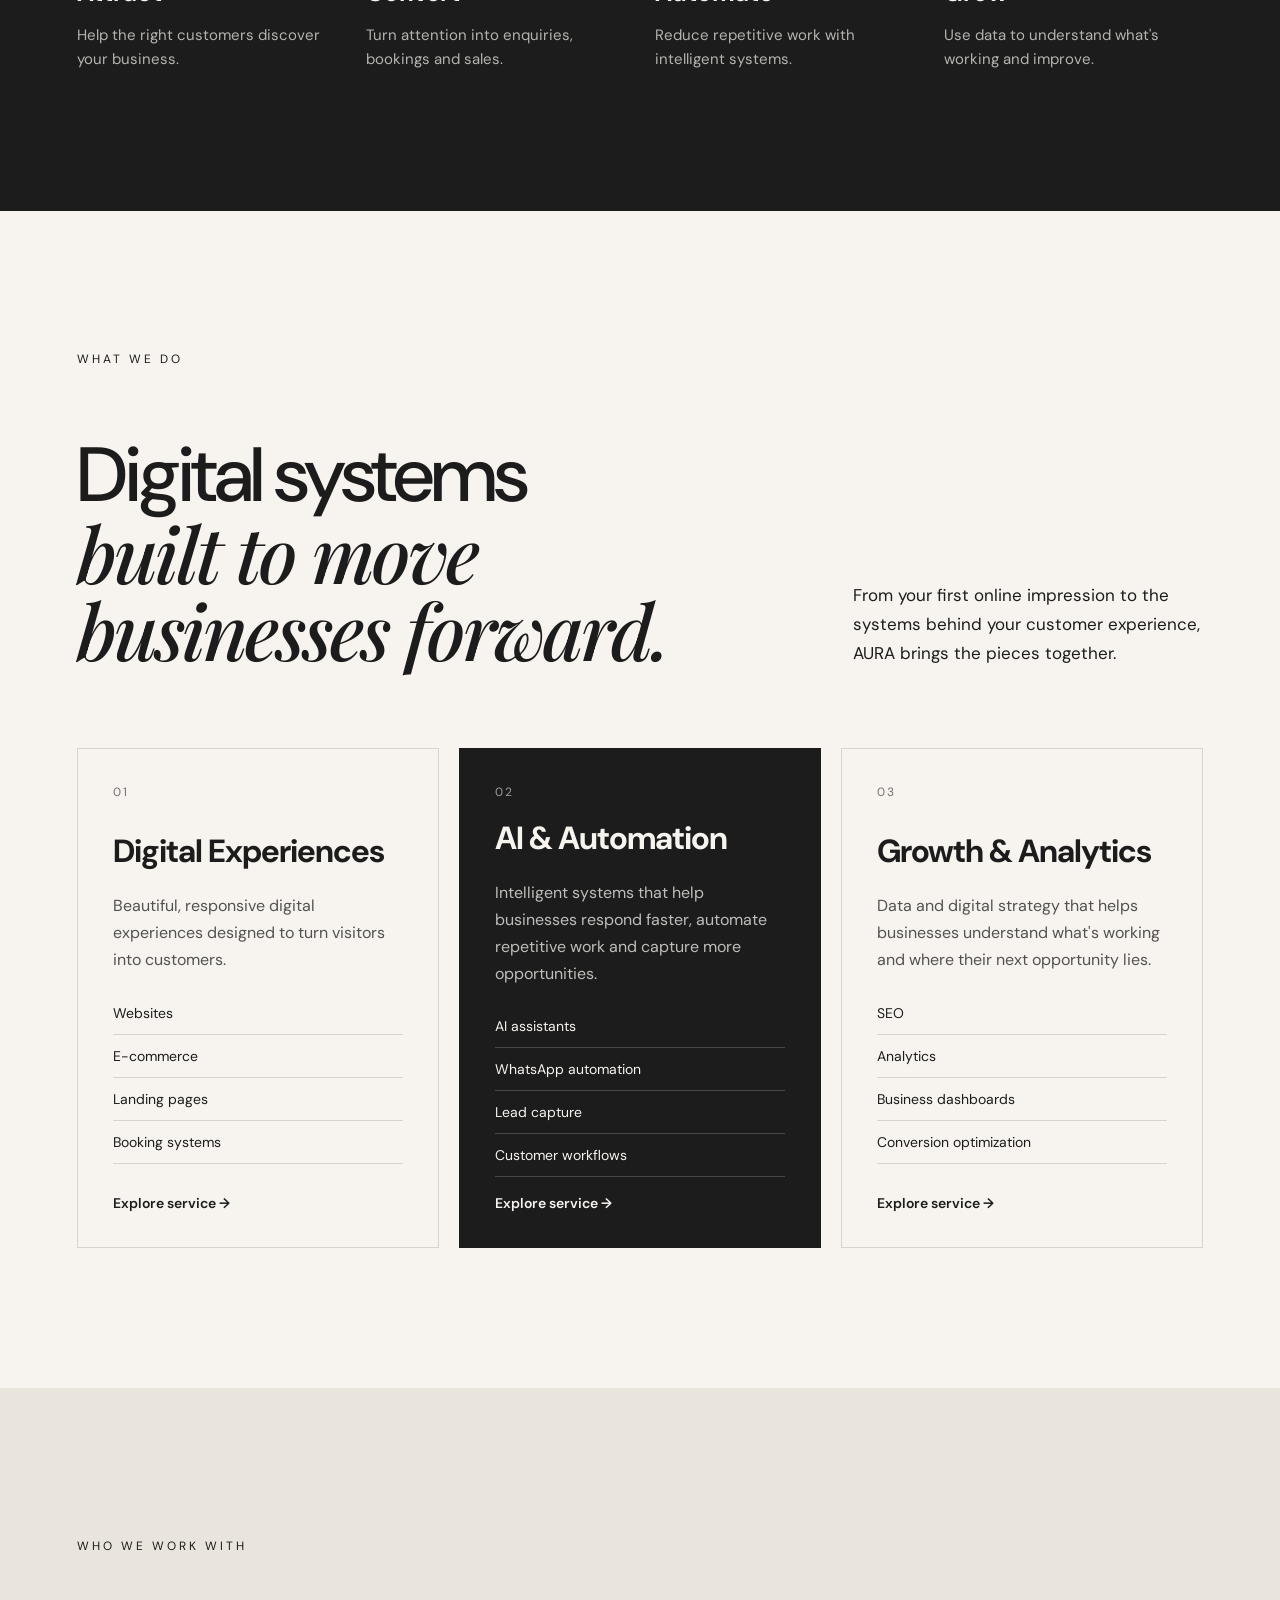
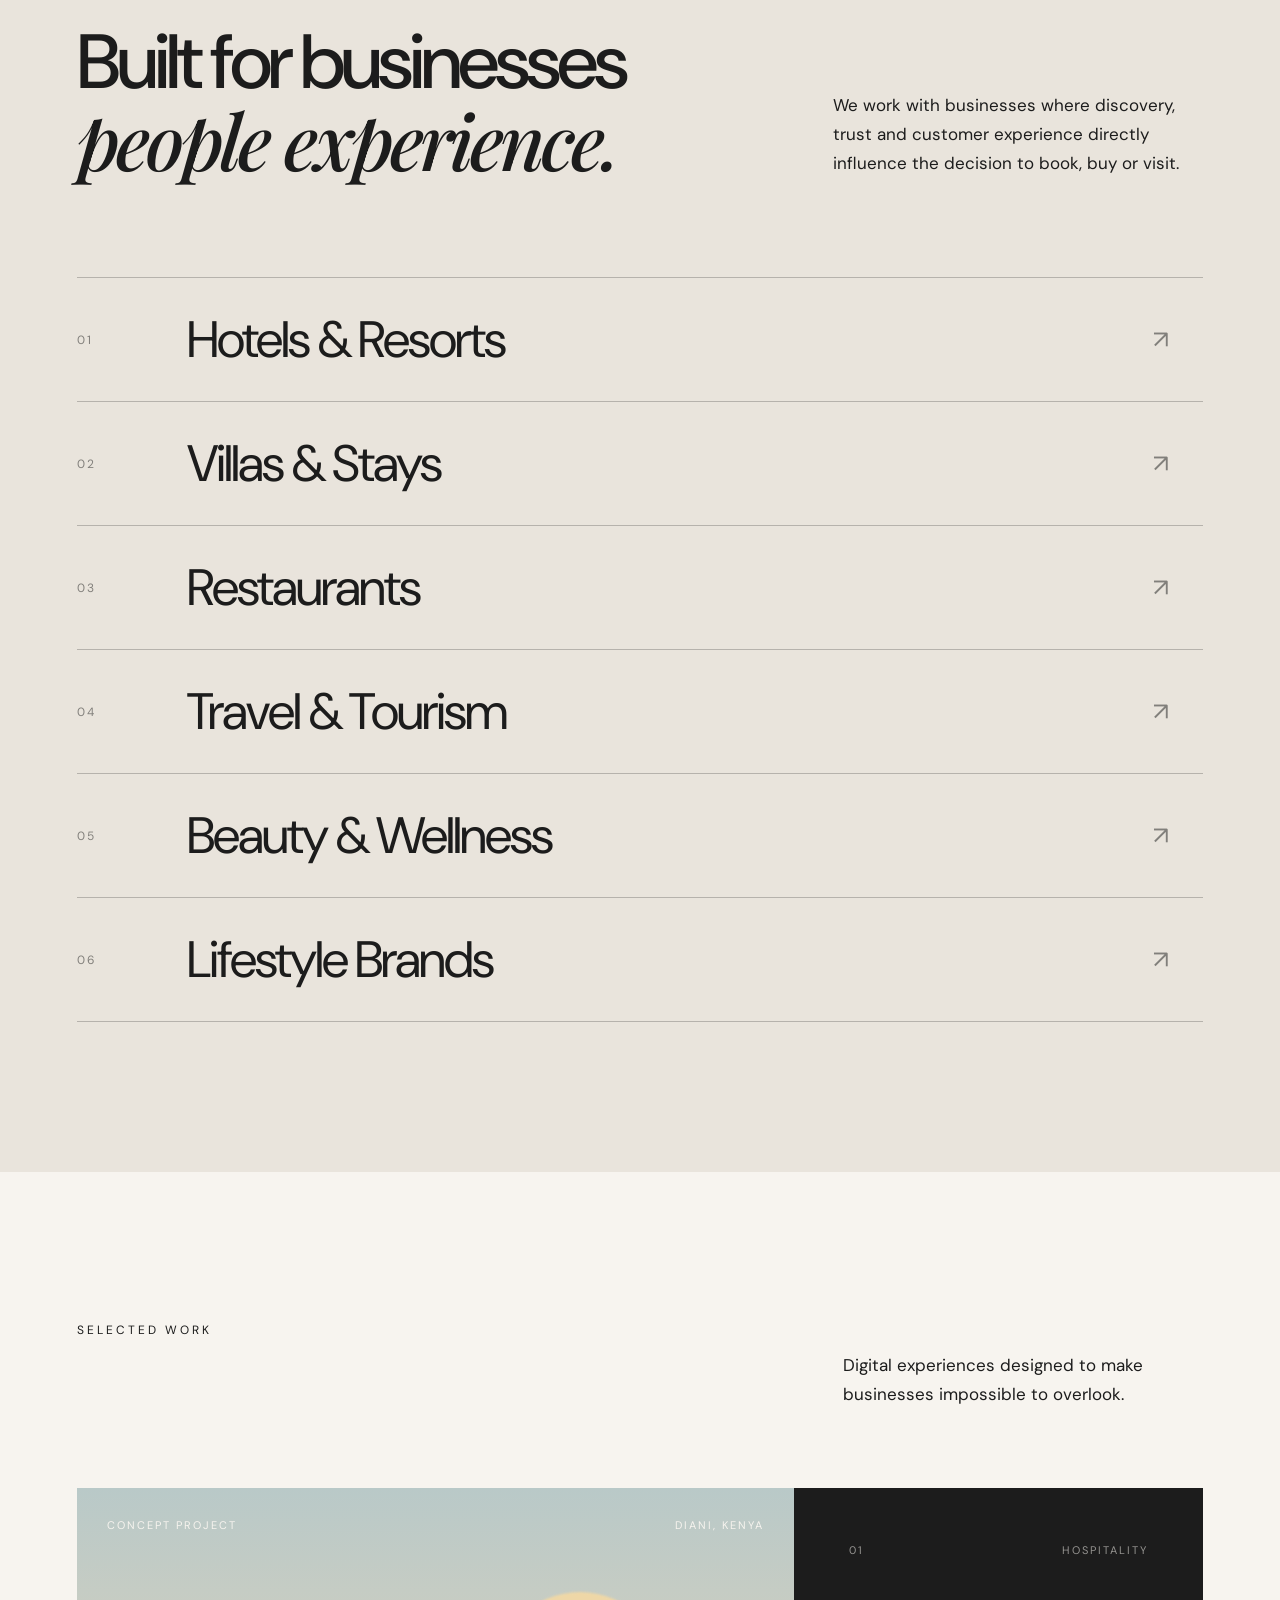
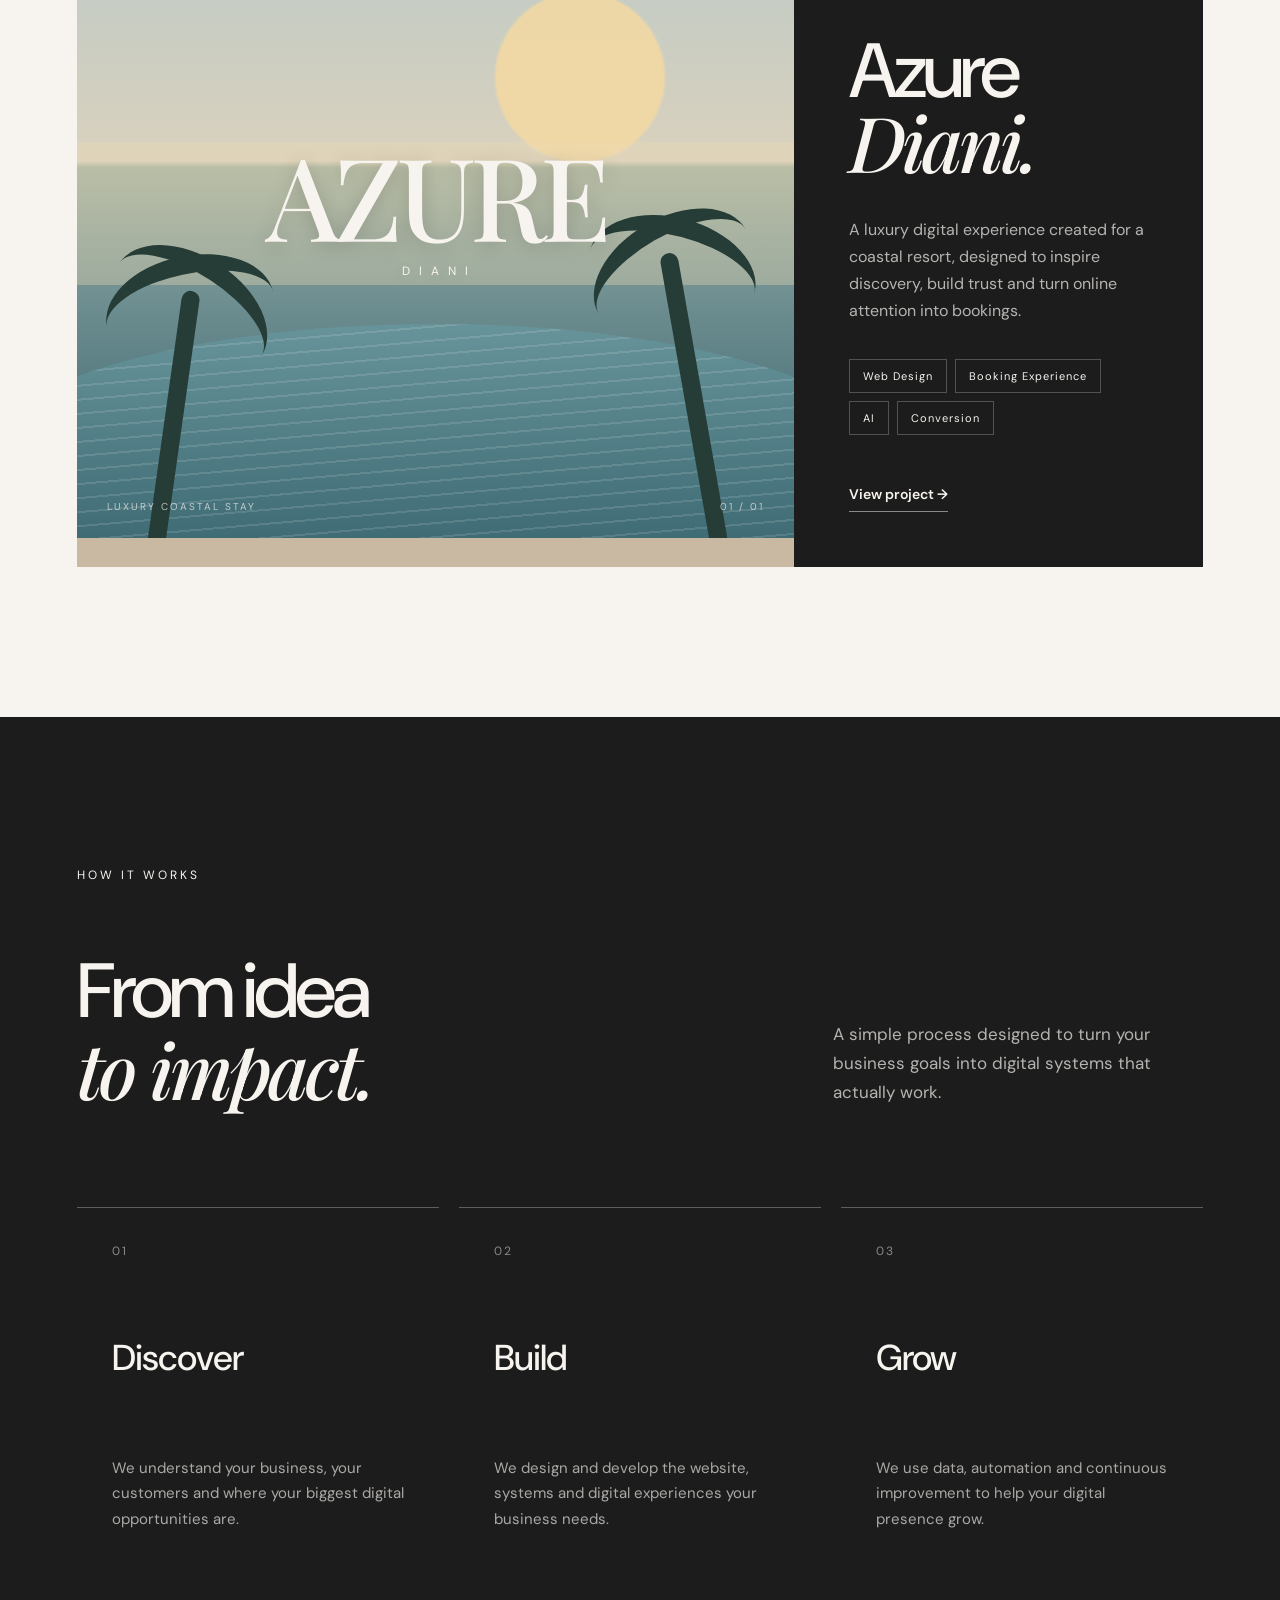
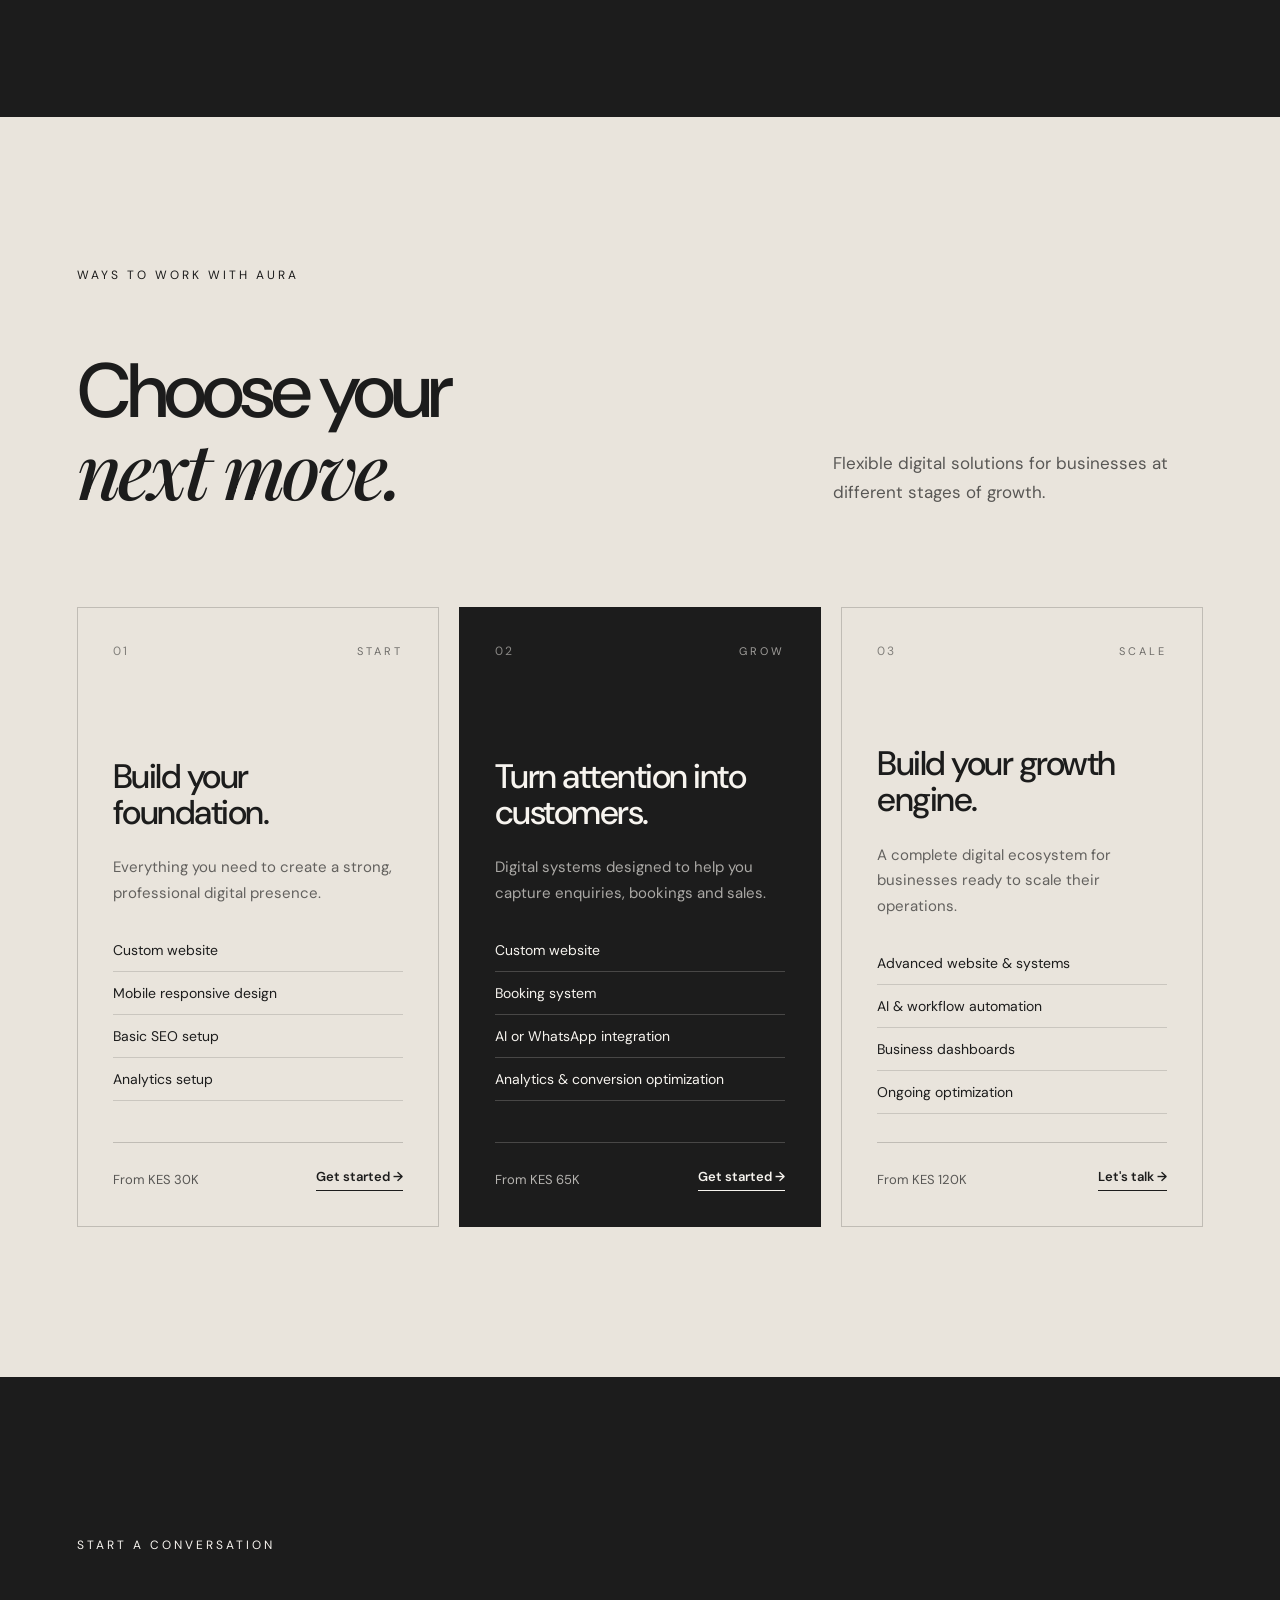
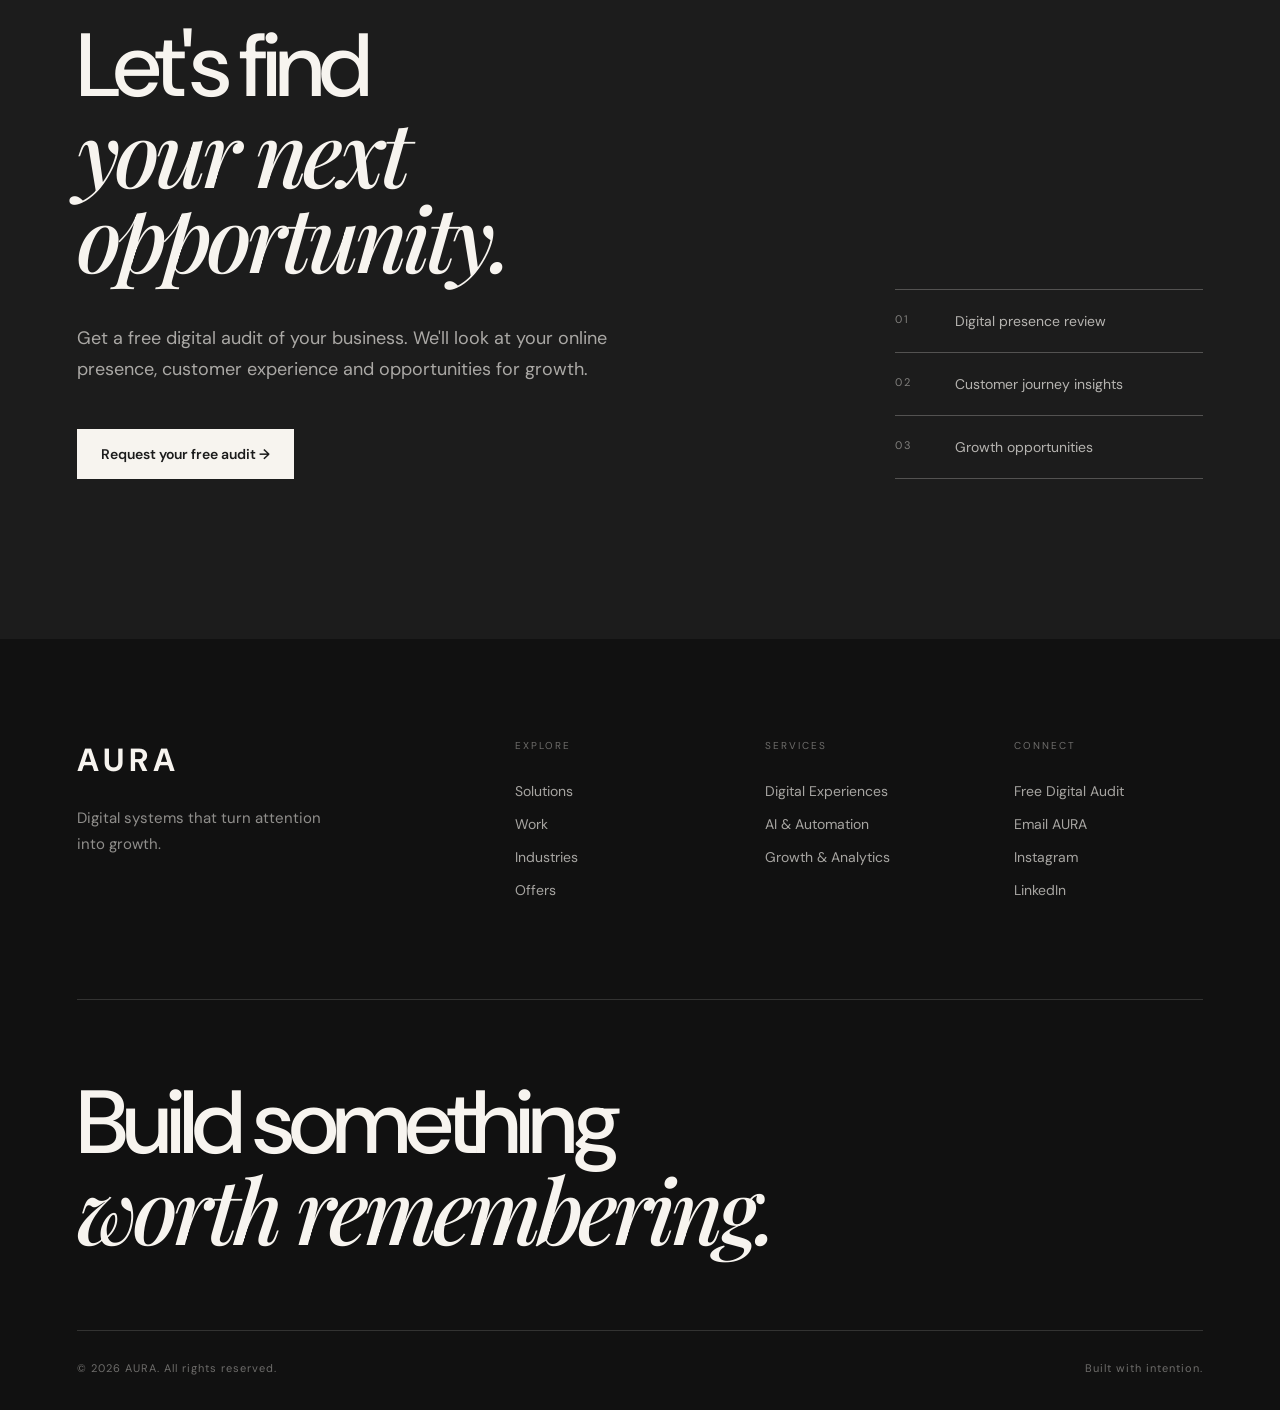
==== commit 4650e0c1: "Build AURA Azure Diani visual experience" ====
--- a/index.html
+++ b/index.html
@@ -384,16 +384,31 @@
             <div class="featured-project">
 
             <div class="project-visual">
-
-            <div class="project-overlay">
-                <span>CONCEPT PROJECT</span>
-                <span>DIANI, KENYA</span>
-            </div>
-
-            <div class="project-placeholder">
-                <p>AZURE</p>
-                <span>DIANI</span>
-            </div>
+                 <div class="project-visual">
+    <div class="project-overlay">
+        <span>CONCEPT PROJECT</span>
+        <span>DIANI, KENYA</span>
+    </div>
+
+    <div class="azure-scene">
+        <div class="azure-sun"></div>
+        <div class="azure-horizon"></div>
+        <div class="azure-water"></div>
+        <div class="azure-palm azure-palm-left"></div>
+        <div class="azure-palm azure-palm-right"></div>
+
+        <div class="azure-brand">
+            <span>AZURE</span>
+            <small>DIANI</small>
+        </div>
+    </div>
+
+    <div class="azure-caption">
+        <span>LUXURY COASTAL STAY</span>
+        <span>01 / 01</span>
+    </div>
+</div>
+                
 
             </div>
 
--- a/css/style.css
+++ b/css/style.css
@@ -1,3 +1,4 @@
+@import url('https://fonts.googleapis.com/css2?family=DM+Sans:wght@400;500;600;700&family=Playfair+Display:ital,wght@0,500;1,500&display=swap');
 /* =========================
    AURA — GLOBAL STYLES
 ========================= */
@@ -9,7 +10,7 @@
 }
 
 body {
-    font-family: Arial, sans-serif;
+    font-family: 'DM Sans', sans-serif;
     background: #f7f4ef;
     color: #1c1c1c;
 }
@@ -18,7 +19,17 @@
     text-decoration: none;
     color: inherit;
 }
-
+/* =========================
+   GLOBAL POLISH
+========================= */
+
+html {
+    scroll-behavior: smooth;
+}
+
+body {
+    overflow-x: hidden;
+}
 
 /* =========================
    NAVIGATION
@@ -27,6 +38,12 @@
 header {
     width: 100%;
     padding: 25px 6%;
+     position: sticky;
+    top: 0;
+    z-index: 1000;
+
+    background: rgba(247, 244, 239, .92);
+    backdrop-filter: blur(12px);
 }
 
 nav {
@@ -1258,4 +1275,214 @@
         gap: 10px;
     }
 
+}
+/* =========================
+   TYPOGRAPHY POLISH
+========================= */
+
+.hero h1 span,
+.problem-content h2 span,
+.services-heading h2 span,
+.industries-heading h2 span,
+.project-info h2 span,
+.process-heading h2 span,
+.offers-heading h2 span,
+.audit-content h2 span,
+.footer-statement span {
+    font-family: "Playfair Display", serif;
+    font-style: italic;
+    font-weight: 500;
+}
+/* ================================
+   AZURE DIANI VISUAL
+================================ */
+
+.azure-scene {
+    position: absolute;
+    inset: 0;
+    overflow: hidden;
+    background:
+        linear-gradient(
+            180deg,
+            #b9c9c8 0%,
+            #d9d1bd 42%,
+            #9eae9e 43%,
+            #6f8f91 63%,
+            #315d68 100%
+        );
+    transition: transform .7s ease;
+}
+
+.featured-project:hover .azure-scene {
+    transform: scale(1.04);
+}
+
+/* Sun */
+
+.azure-sun {
+    position: absolute;
+    width: 170px;
+    height: 170px;
+    border-radius: 50%;
+    background: #f3d9a4;
+    top: 16%;
+    right: 18%;
+    filter: blur(1px);
+    opacity: .9;
+}
+
+/* Horizon */
+
+.azure-horizon {
+    position: absolute;
+    width: 100%;
+    height: 22%;
+    left: 0;
+    top: 39%;
+    background: rgba(236, 218, 182, .35);
+}
+
+/* Water */
+
+.azure-water {
+    position: absolute;
+    width: 130%;
+    height: 45%;
+    left: -15%;
+    bottom: -12%;
+    border-radius: 50% 50% 0 0;
+    background:
+        repeating-linear-gradient(
+            175deg,
+            rgba(255,255,255,.12) 0px,
+            rgba(255,255,255,.12) 2px,
+            transparent 2px,
+            transparent 14px
+        ),
+        linear-gradient(
+            180deg,
+            #67949a,
+            #315d68
+        );
+}
+
+/* Palm silhouettes */
+
+.azure-palm {
+    position: absolute;
+    width: 18px;
+    height: 300px;
+    background: #263c37;
+    bottom: -50px;
+    border-radius: 50px;
+    transform-origin: bottom center;
+    z-index: 2;
+}
+
+.azure-palm-left {
+    left: 9%;
+    transform: rotate(8deg);
+}
+
+.azure-palm-right {
+    right: 8%;
+    height: 340px;
+    transform: rotate(-10deg);
+}
+
+/* Palm leaves */
+
+.azure-palm::before,
+.azure-palm::after {
+    content: "";
+    position: absolute;
+    width: 170px;
+    height: 90px;
+    top: -35px;
+    left: -75px;
+    border-radius: 50%;
+    border-top: 18px solid #263c37;
+    transform: rotate(-20deg);
+}
+
+.azure-palm::after {
+    transform: rotate(25deg);
+}
+
+/* Azure branding */
+
+.azure-brand {
+    position: absolute;
+    z-index: 3;
+    inset: 0;
+    display: flex;
+    flex-direction: column;
+    align-items: center;
+    justify-content: center;
+    color: #f7f4ef;
+    text-shadow: 0 3px 20px rgba(0,0,0,.18);
+}
+
+.azure-brand span {
+    font-family: "Playfair Display", serif;
+    font-size: clamp(70px, 9vw, 135px);
+    line-height: .8;
+    letter-spacing: -6px;
+    font-weight: 500;
+}
+
+.azure-brand small {
+    margin-top: 22px;
+    font-size: 12px;
+    letter-spacing: 9px;
+    margin-left: 9px;
+}
+
+/* Bottom caption */
+
+.azure-caption {
+    position: absolute;
+    z-index: 4;
+    left: 30px;
+    right: 30px;
+    bottom: 25px;
+    display: flex;
+    justify-content: space-between;
+    color: #f7f4ef;
+    font-size: 10px;
+    letter-spacing: 2px;
+    opacity: .7;
+}
+
+/* Mobile */
+
+@media (max-width: 900px) {
+
+    .azure-sun {
+        width: 120px;
+        height: 120px;
+        right: 12%;
+    }
+
+    .azure-brand span {
+        font-size: 85px;
+    }
+
+    .azure-brand small {
+        font-size: 10px;
+        letter-spacing: 7px;
+    }
+
+    .azure-palm {
+        height: 240px;
+    }
+
+    .azure-palm-right {
+        height: 270px;
+    }
+
+    .azure-caption {
+        left: 20px;
+        right: 20px;
+    }
 }
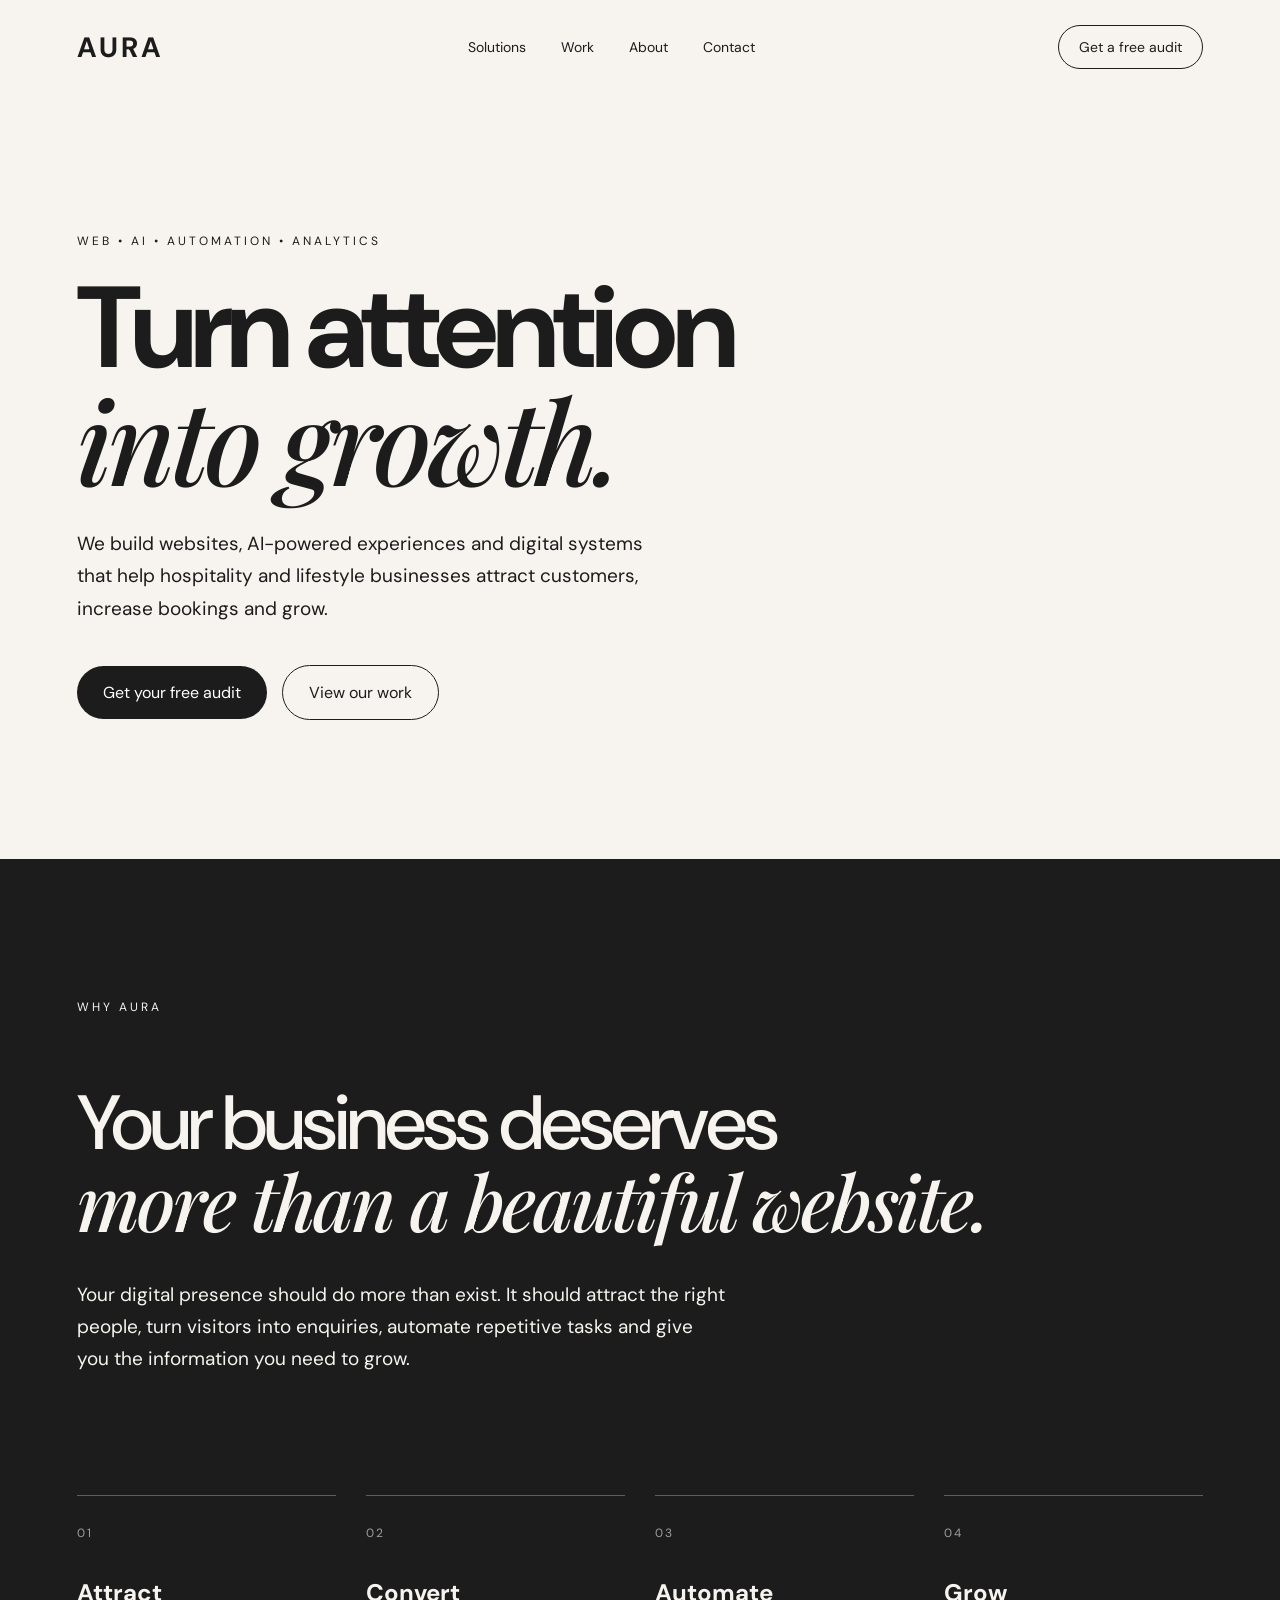
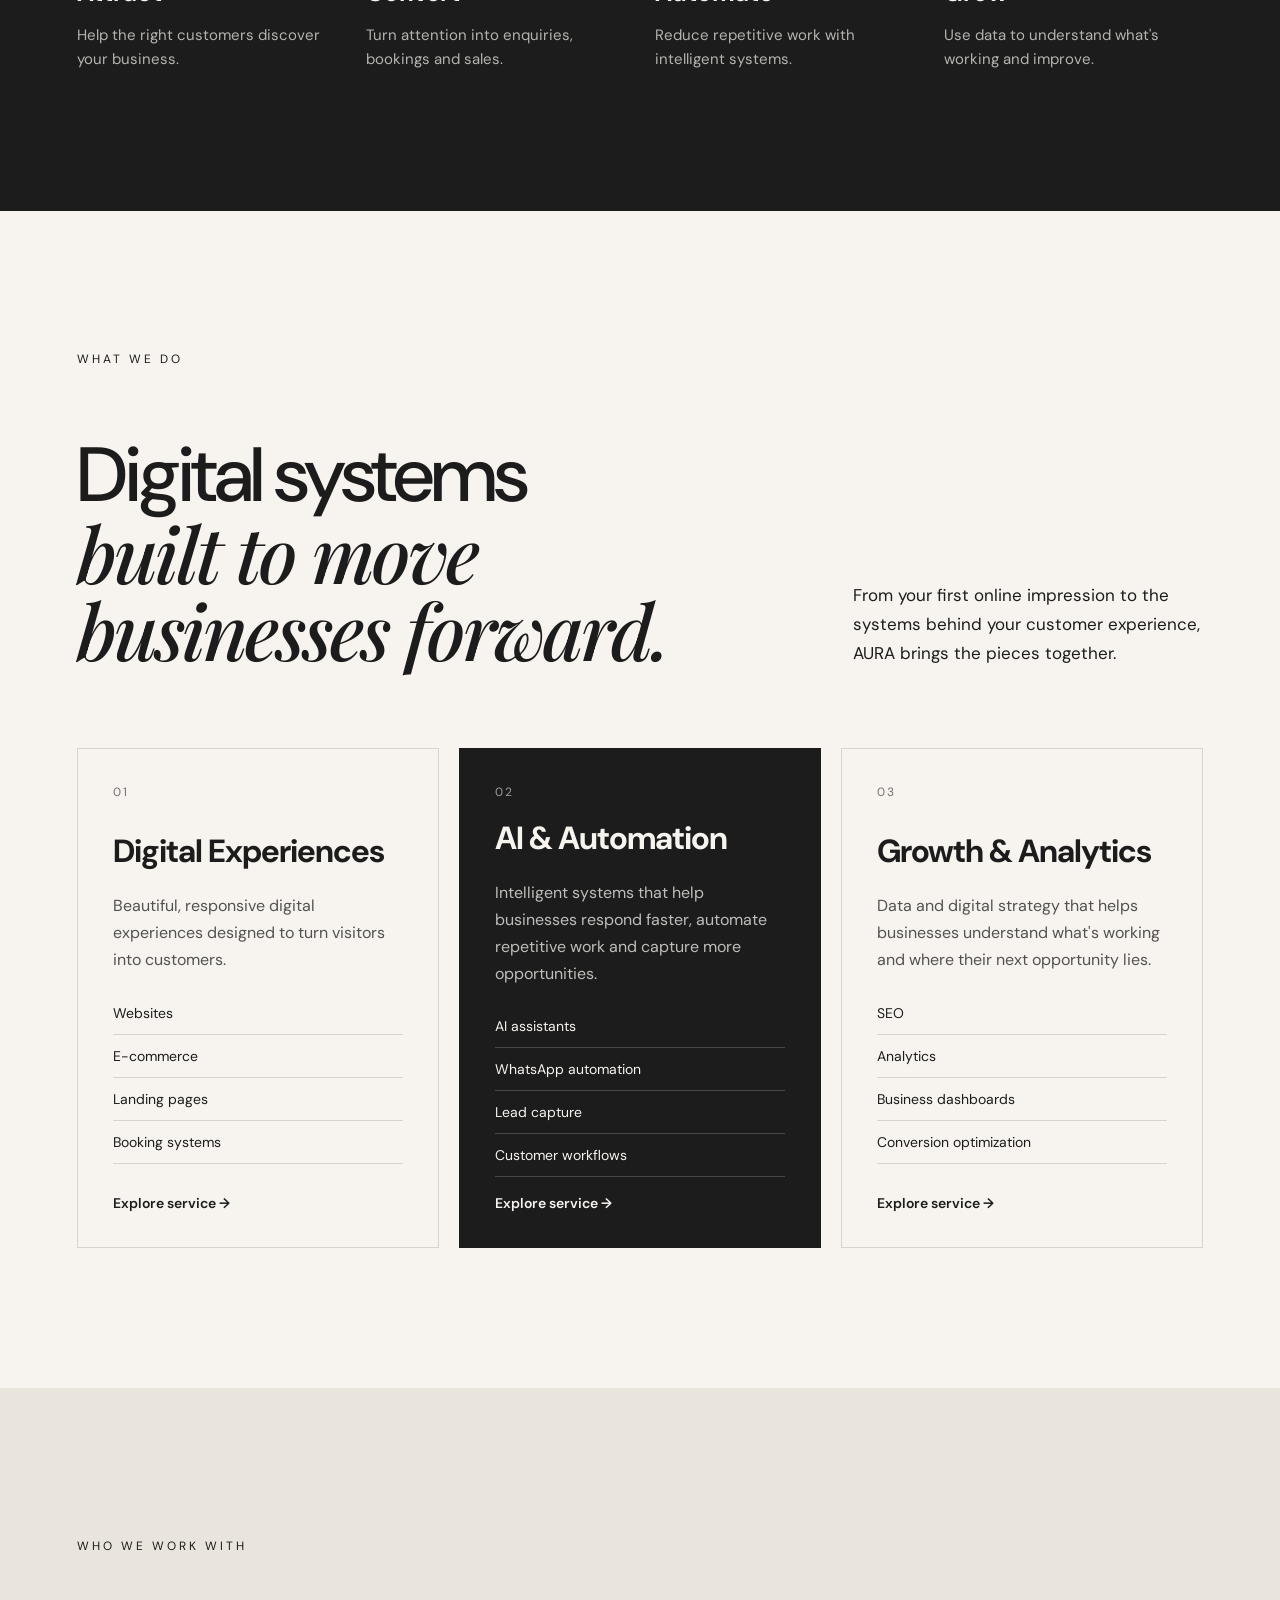
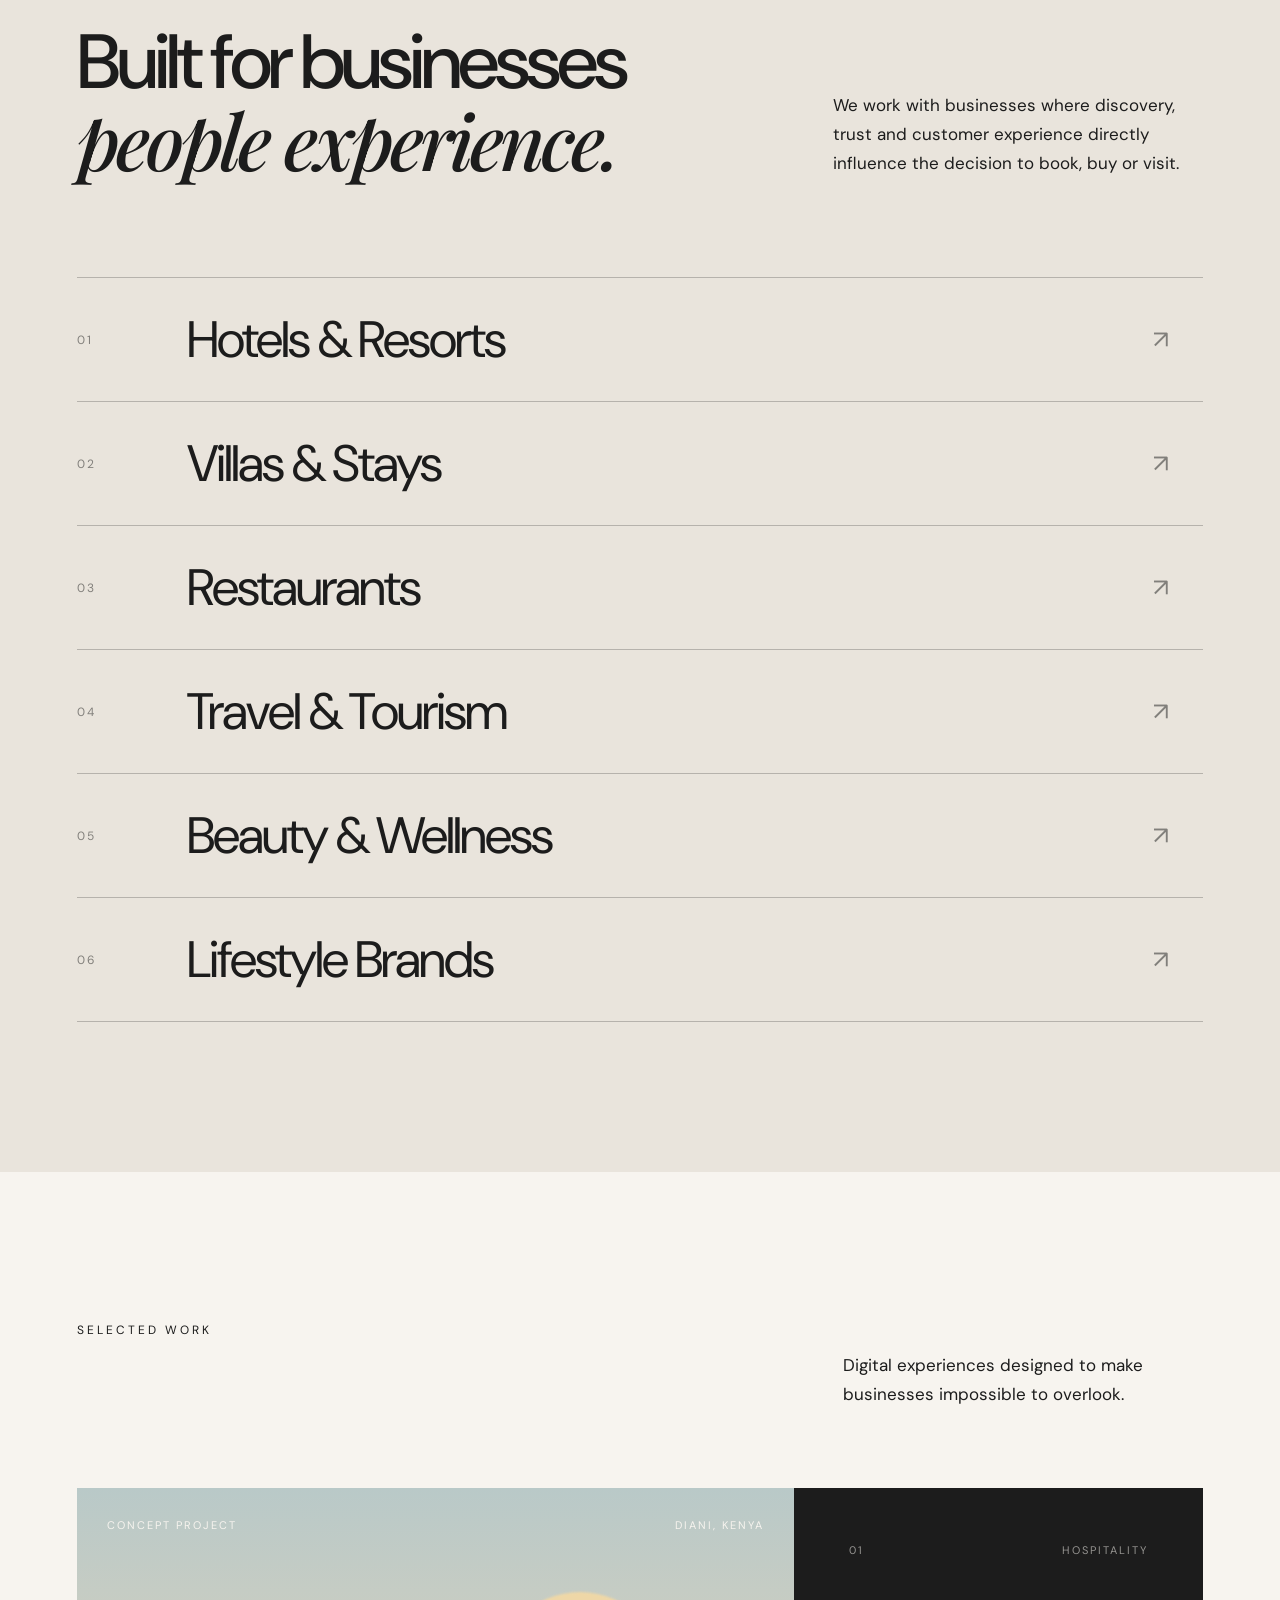
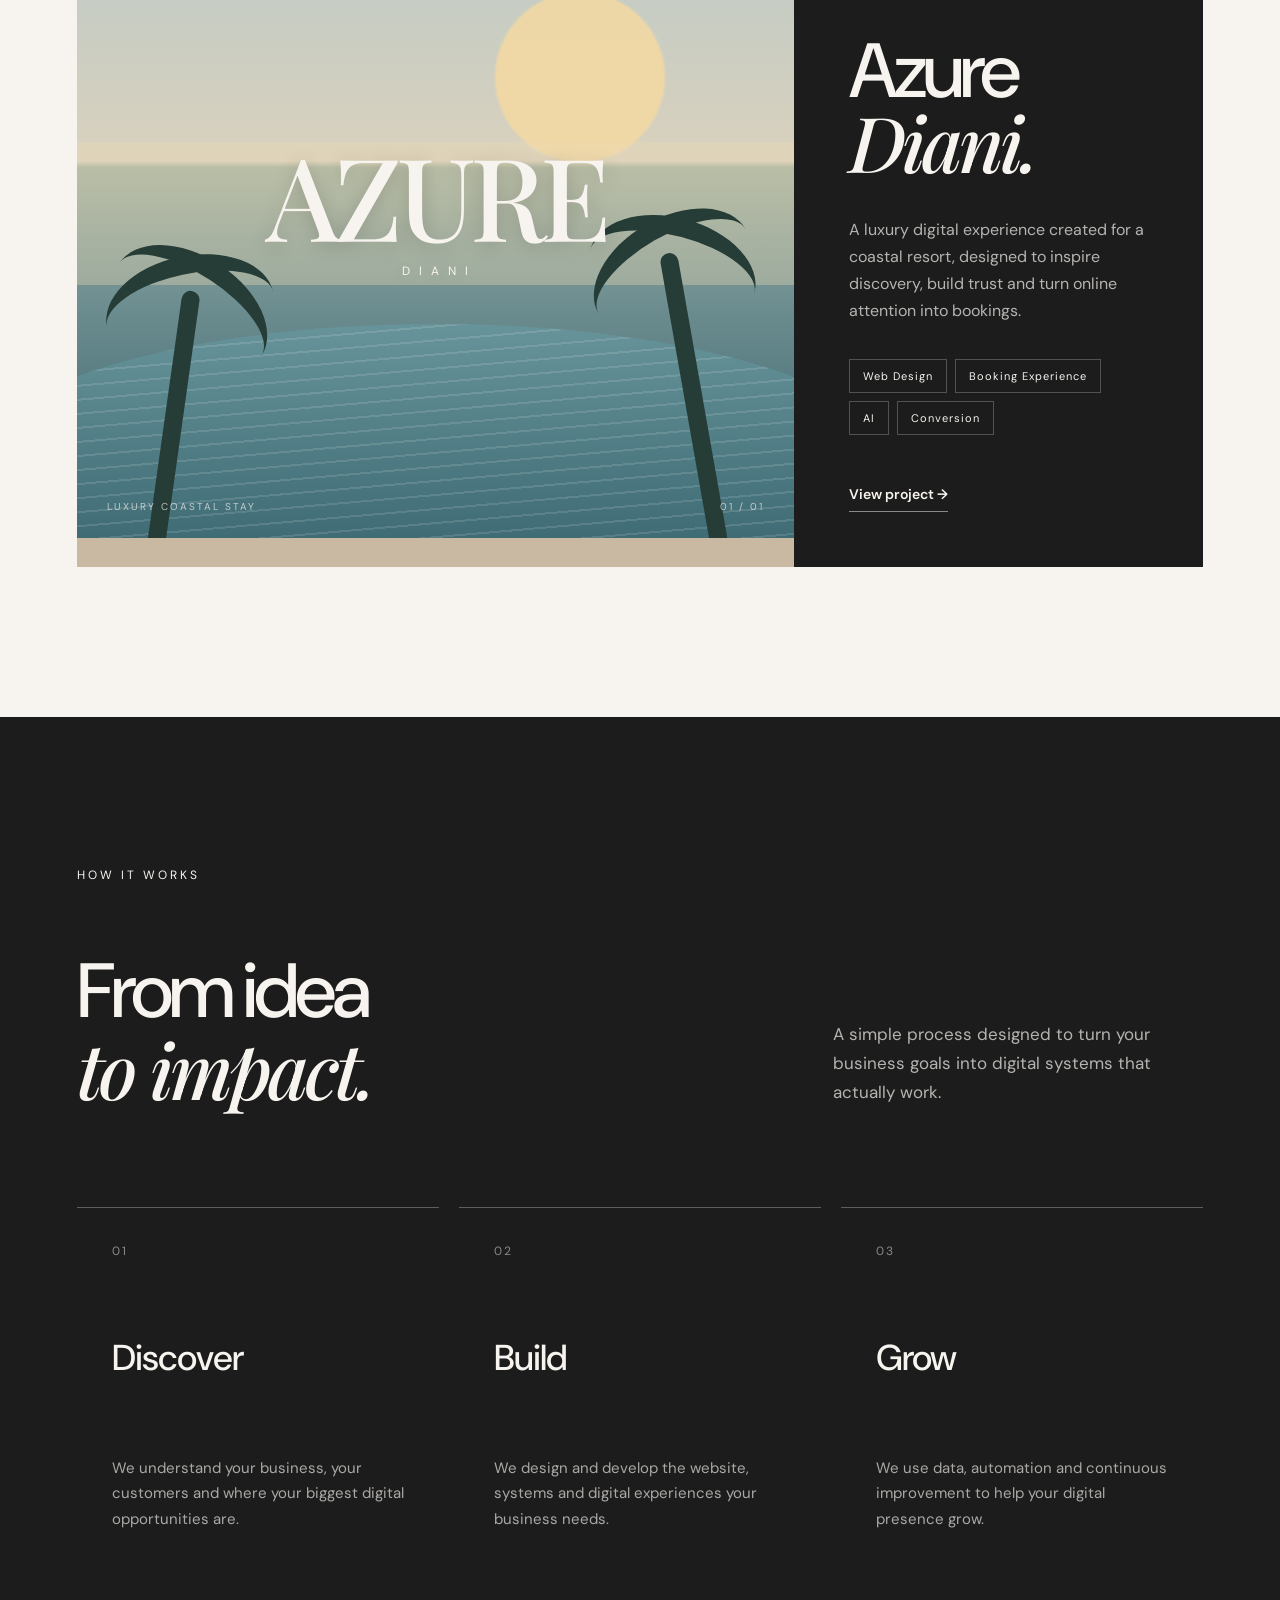
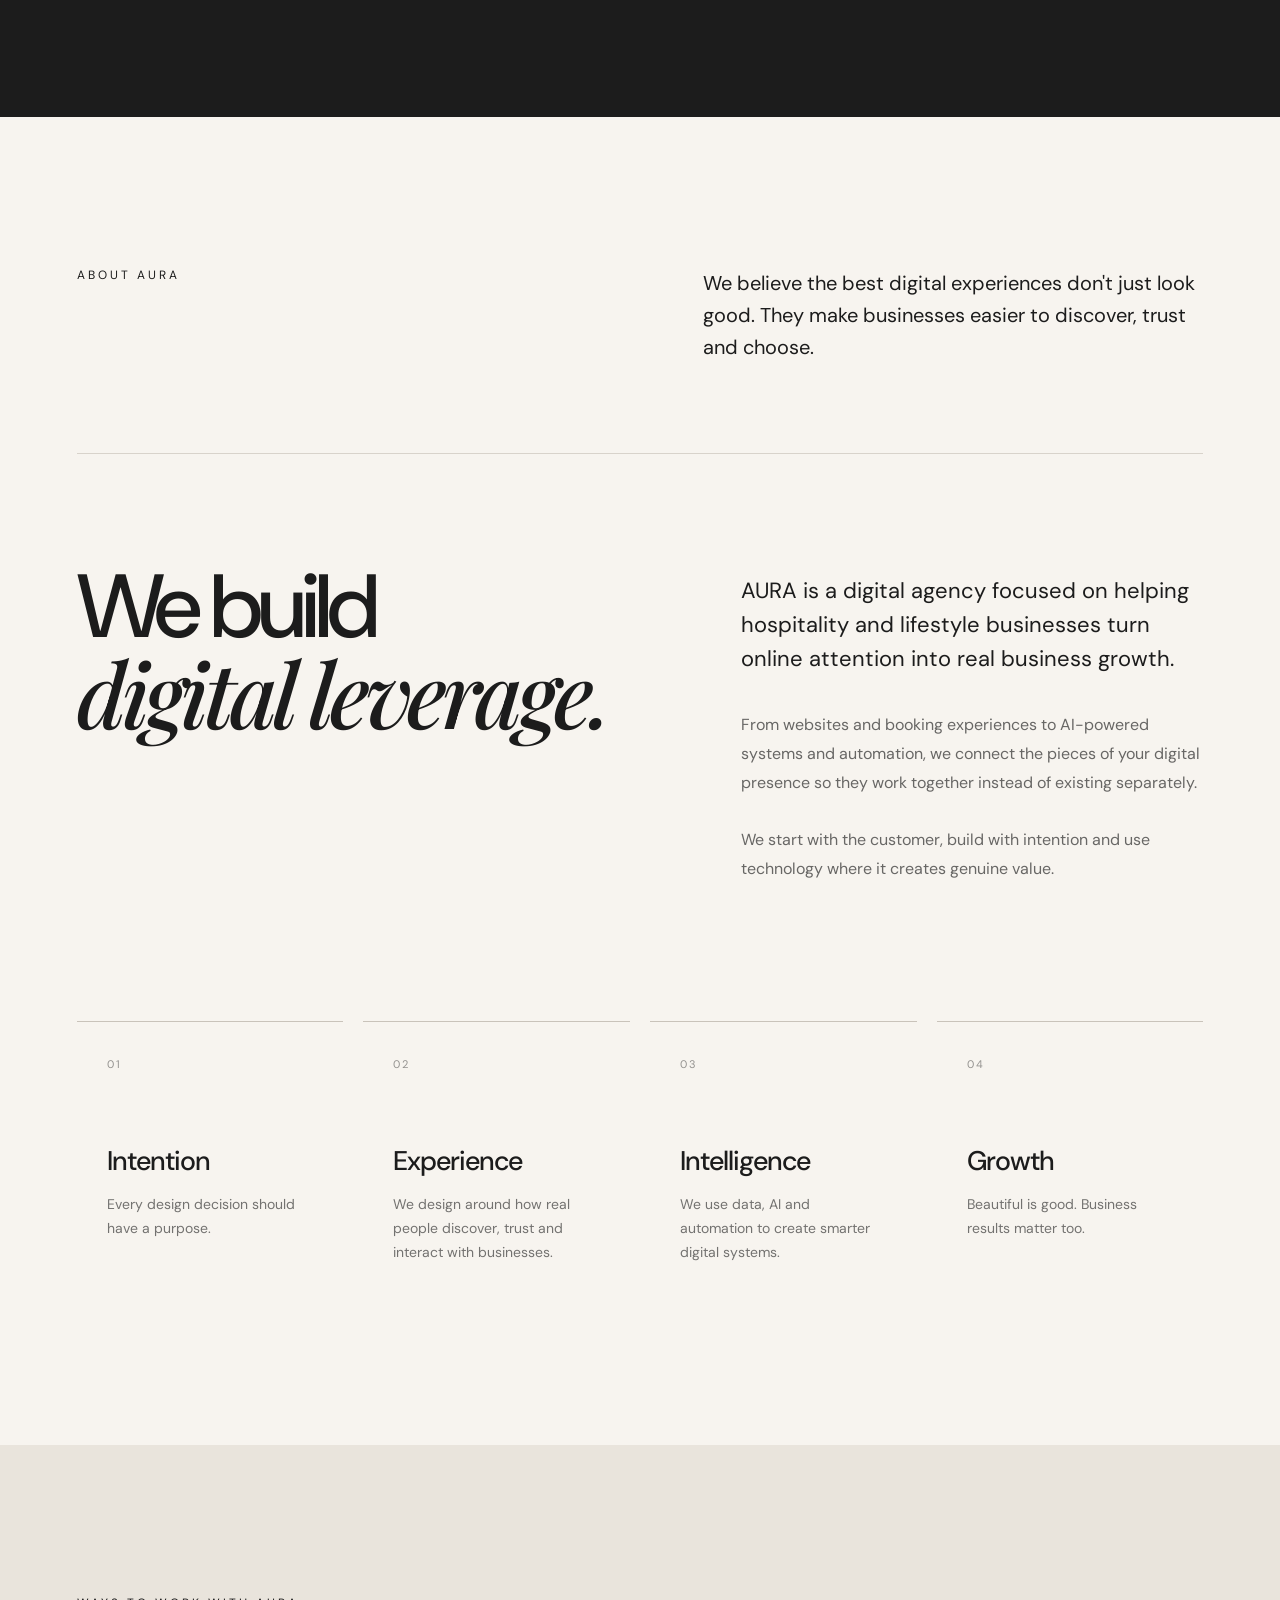
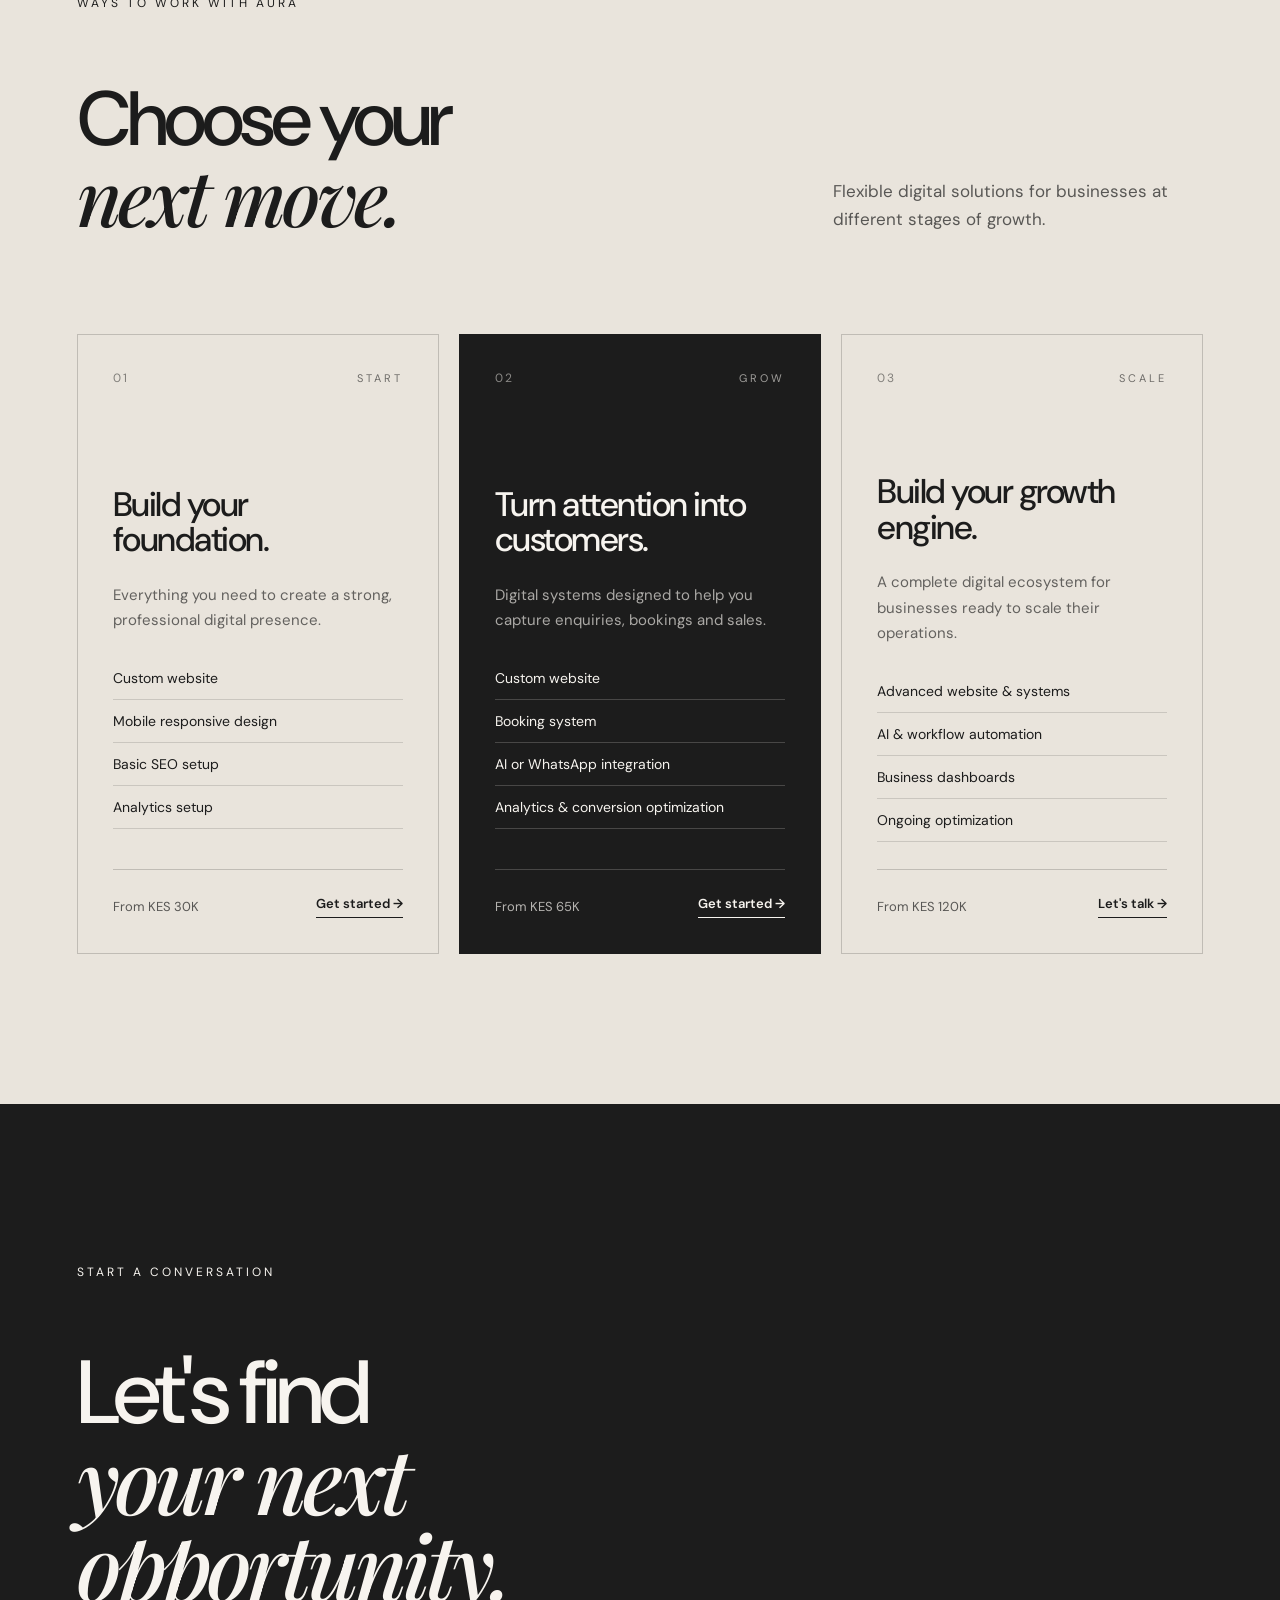
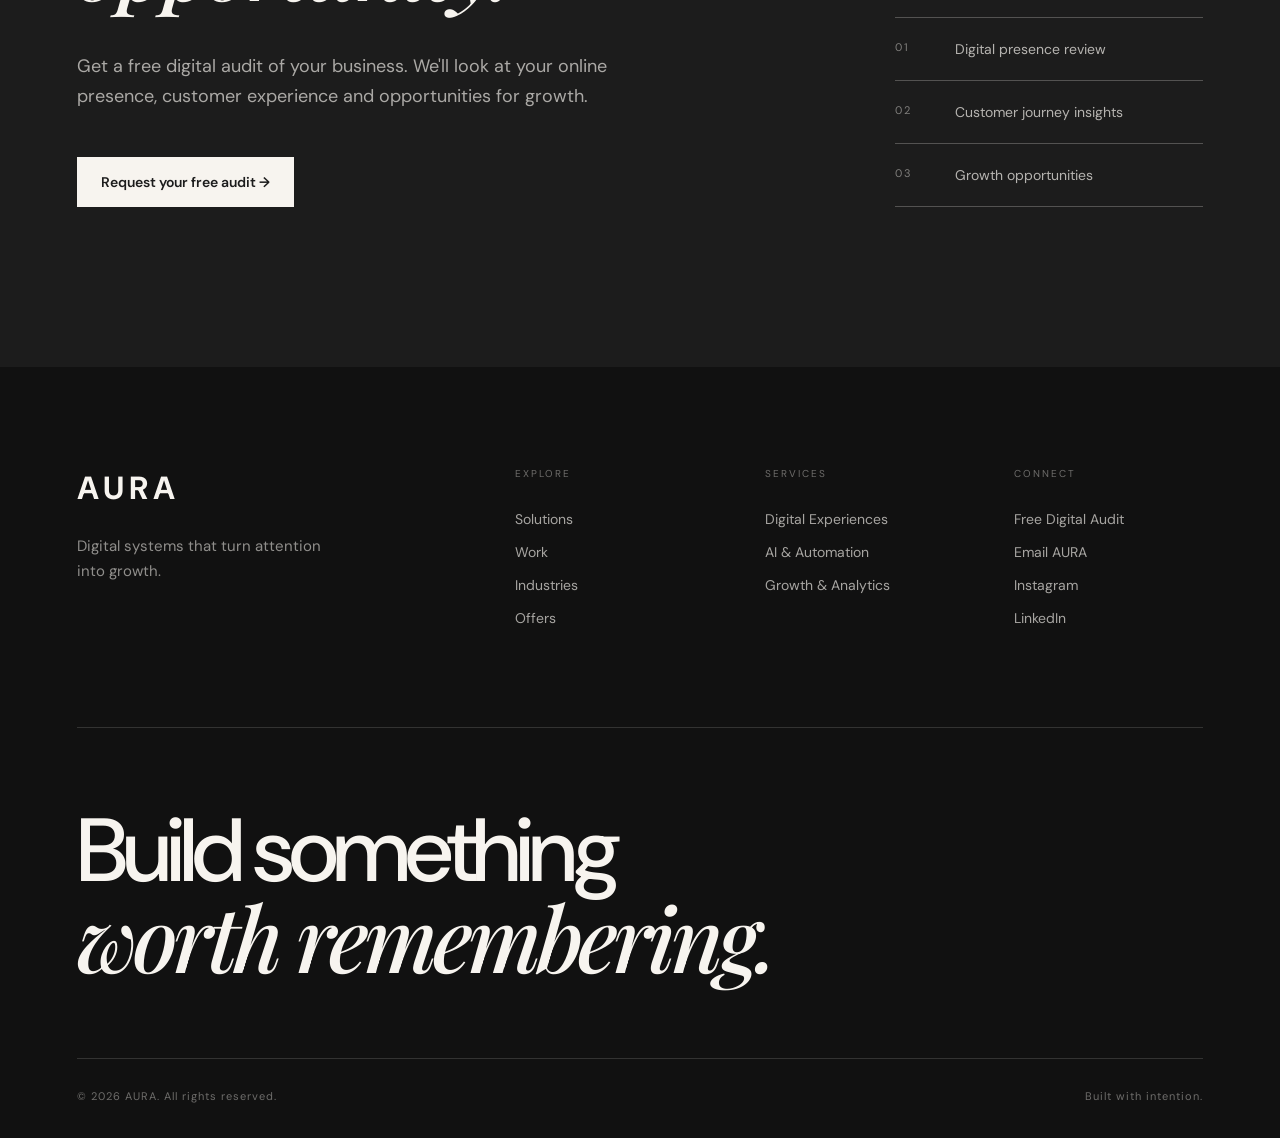
==== commit 1723201f: "Build AURA brand story and about section" ====
--- a/index.html
+++ b/index.html
@@ -501,6 +501,93 @@
             </div>
 
         </section>
+
+         <section class="about-section" id="about">
+
+    <div class="about-top">
+        <div class="section-label">ABOUT AURA</div>
+
+        <p>
+            We believe the best digital experiences
+            don't just look good. They make businesses
+            easier to discover, trust and choose.
+        </p>
+    </div>
+
+    <div class="about-main">
+
+        <div class="about-heading">
+            <h2>
+                We build
+                <span>digital leverage.</span>
+            </h2>
+        </div>
+
+        <div class="about-copy">
+
+            <p class="about-lead">
+                AURA is a digital agency focused on helping
+                hospitality and lifestyle businesses turn
+                online attention into real business growth.
+            </p>
+
+            <p>
+                From websites and booking experiences to
+                AI-powered systems and automation, we connect
+                the pieces of your digital presence so they
+                work together instead of existing separately.
+            </p>
+
+            <p>
+                We start with the customer, build with intention
+                and use technology where it creates genuine
+                value.
+            </p>
+
+        </div>
+
+    </div>
+
+    <div class="about-principles">
+
+        <div class="about-principle">
+            <span>01</span>
+            <h3>Intention</h3>
+            <p>
+                Every design decision should have a purpose.
+            </p>
+        </div>
+
+        <div class="about-principle">
+            <span>02</span>
+            <h3>Experience</h3>
+            <p>
+                We design around how real people discover,
+                trust and interact with businesses.
+            </p>
+        </div>
+
+        <div class="about-principle">
+            <span>03</span>
+            <h3>Intelligence</h3>
+            <p>
+                We use data, AI and automation to create
+                smarter digital systems.
+            </p>
+        </div>
+
+        <div class="about-principle">
+            <span>04</span>
+            <h3>Growth</h3>
+            <p>
+                Beautiful is good. Business results matter too.
+            </p>
+        </div>
+
+    </div>
+
+</section>
+
         <!-- OFFERS SECTION -->
 
         <section class="offers-section" id="offers">
--- a/css/style.css
+++ b/css/style.css
@@ -1485,4 +1485,182 @@
         left: 20px;
         right: 20px;
     }
+}
+/* ================================
+   ABOUT AURA
+================================ */
+
+.about-section {
+    padding: 150px 6%;
+    background: #f7f4ef;
+    color: #1c1c1c;
+}
+
+.about-top {
+    display: flex;
+    justify-content: space-between;
+    align-items: flex-start;
+    gap: 60px;
+    padding-bottom: 90px;
+    border-bottom: 1px solid #d8d3cb;
+}
+
+.about-top p {
+    max-width: 500px;
+    font-size: 20px;
+    line-height: 1.6;
+}
+
+.about-main {
+    display: grid;
+    grid-template-columns: 1.1fr .9fr;
+    gap: 100px;
+    padding: 110px 0;
+}
+
+.about-heading h2 {
+    max-width: 800px;
+    font-size: clamp(55px, 7vw, 105px);
+    line-height: .95;
+    letter-spacing: -5px;
+    font-weight: 500;
+}
+
+.about-heading h2 span {
+    display: block;
+    font-family: "Playfair Display", serif;
+    font-style: italic;
+    font-weight: 500;
+}
+
+.about-copy {
+    max-width: 520px;
+    padding-top: 10px;
+}
+
+.about-copy p {
+    font-size: 16px;
+    line-height: 1.8;
+    margin-bottom: 28px;
+    opacity: .65;
+}
+
+.about-copy .about-lead {
+    font-size: 22px;
+    line-height: 1.55;
+    opacity: 1;
+    margin-bottom: 35px;
+}
+
+.about-principles {
+    display: grid;
+    grid-template-columns: repeat(4, 1fr);
+    gap: 20px;
+}
+
+.about-principle {
+    min-height: 250px;
+    padding: 30px;
+    border-top: 1px solid #c9c3ba;
+    transition:
+        transform .3s ease,
+        background .3s ease;
+}
+
+.about-principle:hover {
+    transform: translateY(-6px);
+    background: #e9e4dc;
+}
+
+.about-principle > span {
+    font-size: 11px;
+    letter-spacing: 2px;
+    opacity: .45;
+}
+
+.about-principle h3 {
+    margin-top: 70px;
+    margin-bottom: 15px;
+    font-size: 27px;
+    letter-spacing: -1px;
+    font-weight: 500;
+}
+
+.about-principle p {
+    max-width: 220px;
+    font-size: 14px;
+    line-height: 1.7;
+    opacity: .6;
+}
+
+
+/* Responsive */
+
+@media (max-width: 900px) {
+
+    .about-section {
+        padding: 100px 7%;
+    }
+
+    .about-top {
+        flex-direction: column;
+        gap: 35px;
+        padding-bottom: 60px;
+    }
+
+    .about-top p {
+        font-size: 18px;
+    }
+
+    .about-main {
+        grid-template-columns: 1fr;
+        gap: 60px;
+        padding: 80px 0;
+    }
+
+    .about-heading h2 {
+        font-size: 60px;
+        letter-spacing: -3px;
+    }
+
+    .about-copy .about-lead {
+        font-size: 20px;
+    }
+
+    .about-principles {
+        grid-template-columns: 1fr 1fr;
+        gap: 15px;
+    }
+
+    .about-principle {
+        min-height: 230px;
+    }
+}
+
+
+@media (max-width: 600px) {
+
+    .about-section {
+        padding: 85px 7%;
+    }
+
+    .about-main {
+        padding: 65px 0;
+    }
+
+    .about-heading h2 {
+        font-size: 50px;
+    }
+
+    .about-principles {
+        grid-template-columns: 1fr;
+    }
+
+    .about-principle {
+        min-height: 210px;
+    }
+
+    .about-principle h3 {
+        margin-top: 55px;
+    }
 }
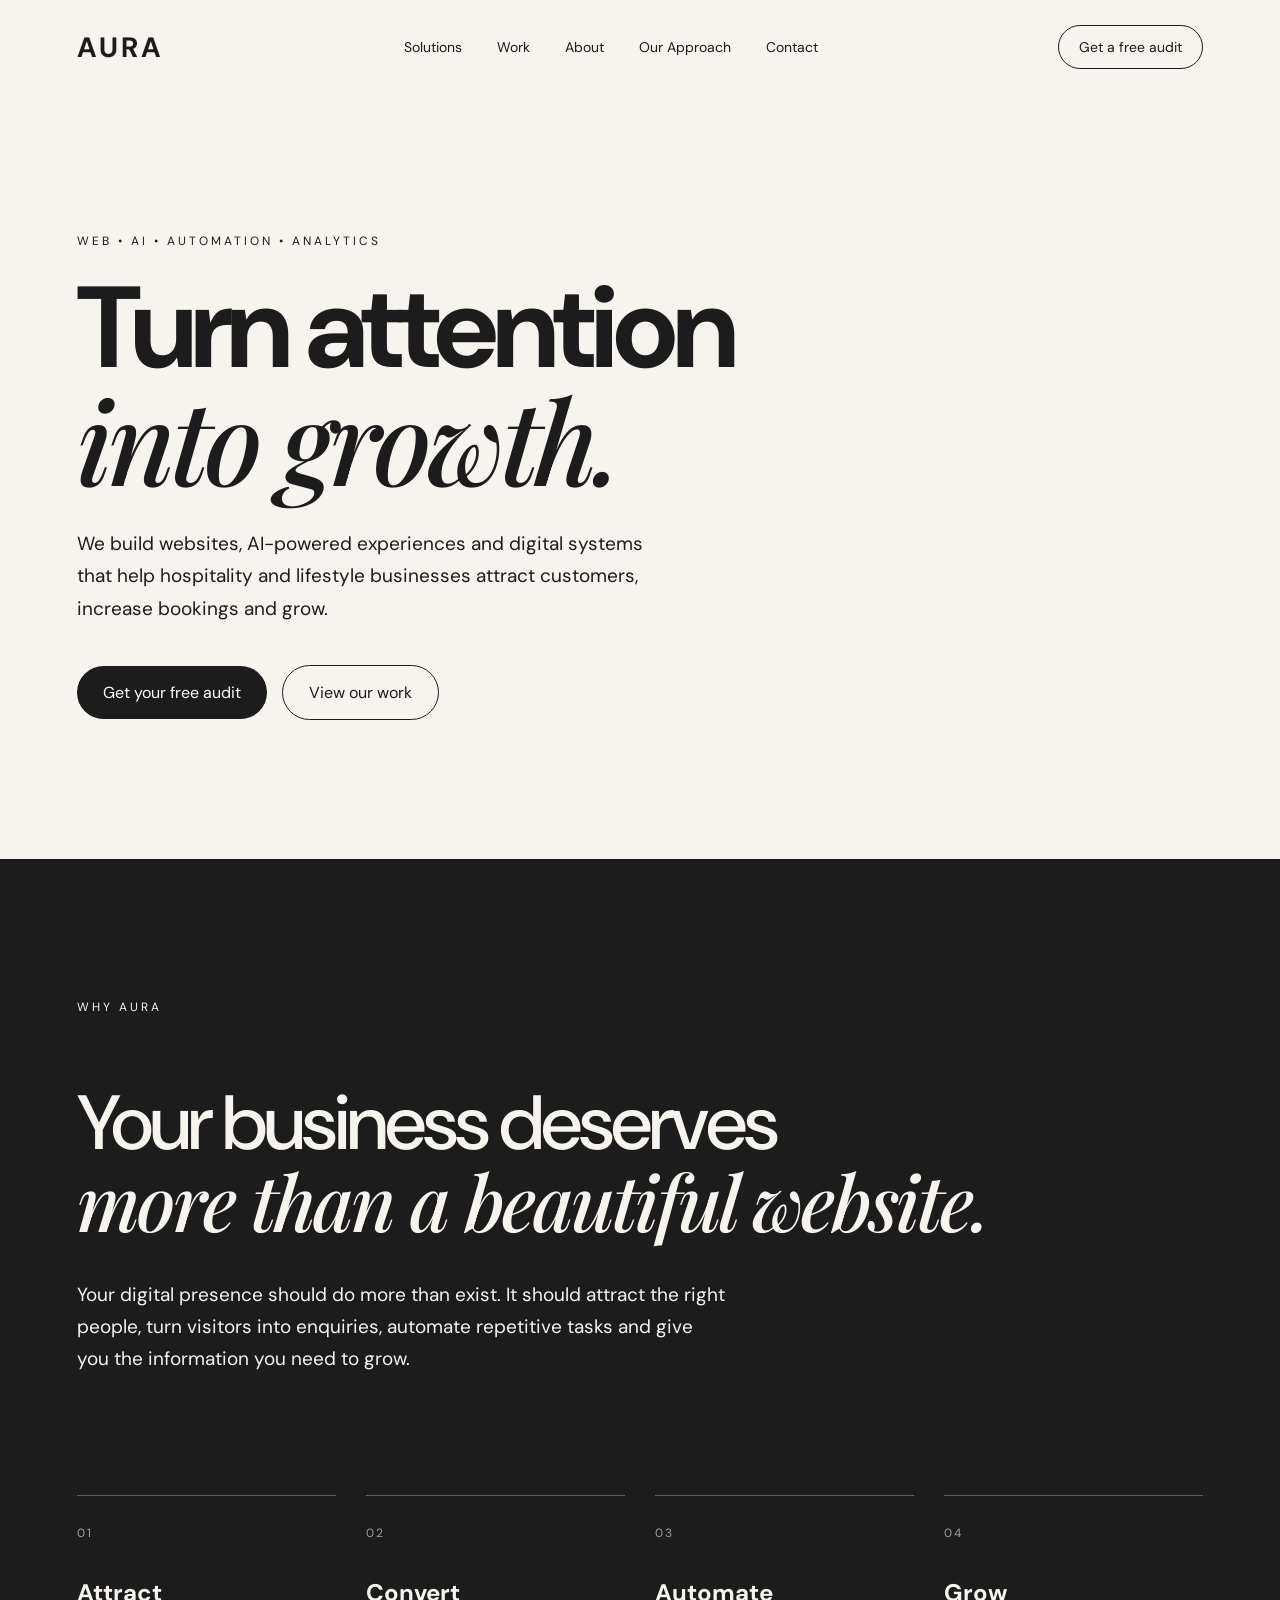
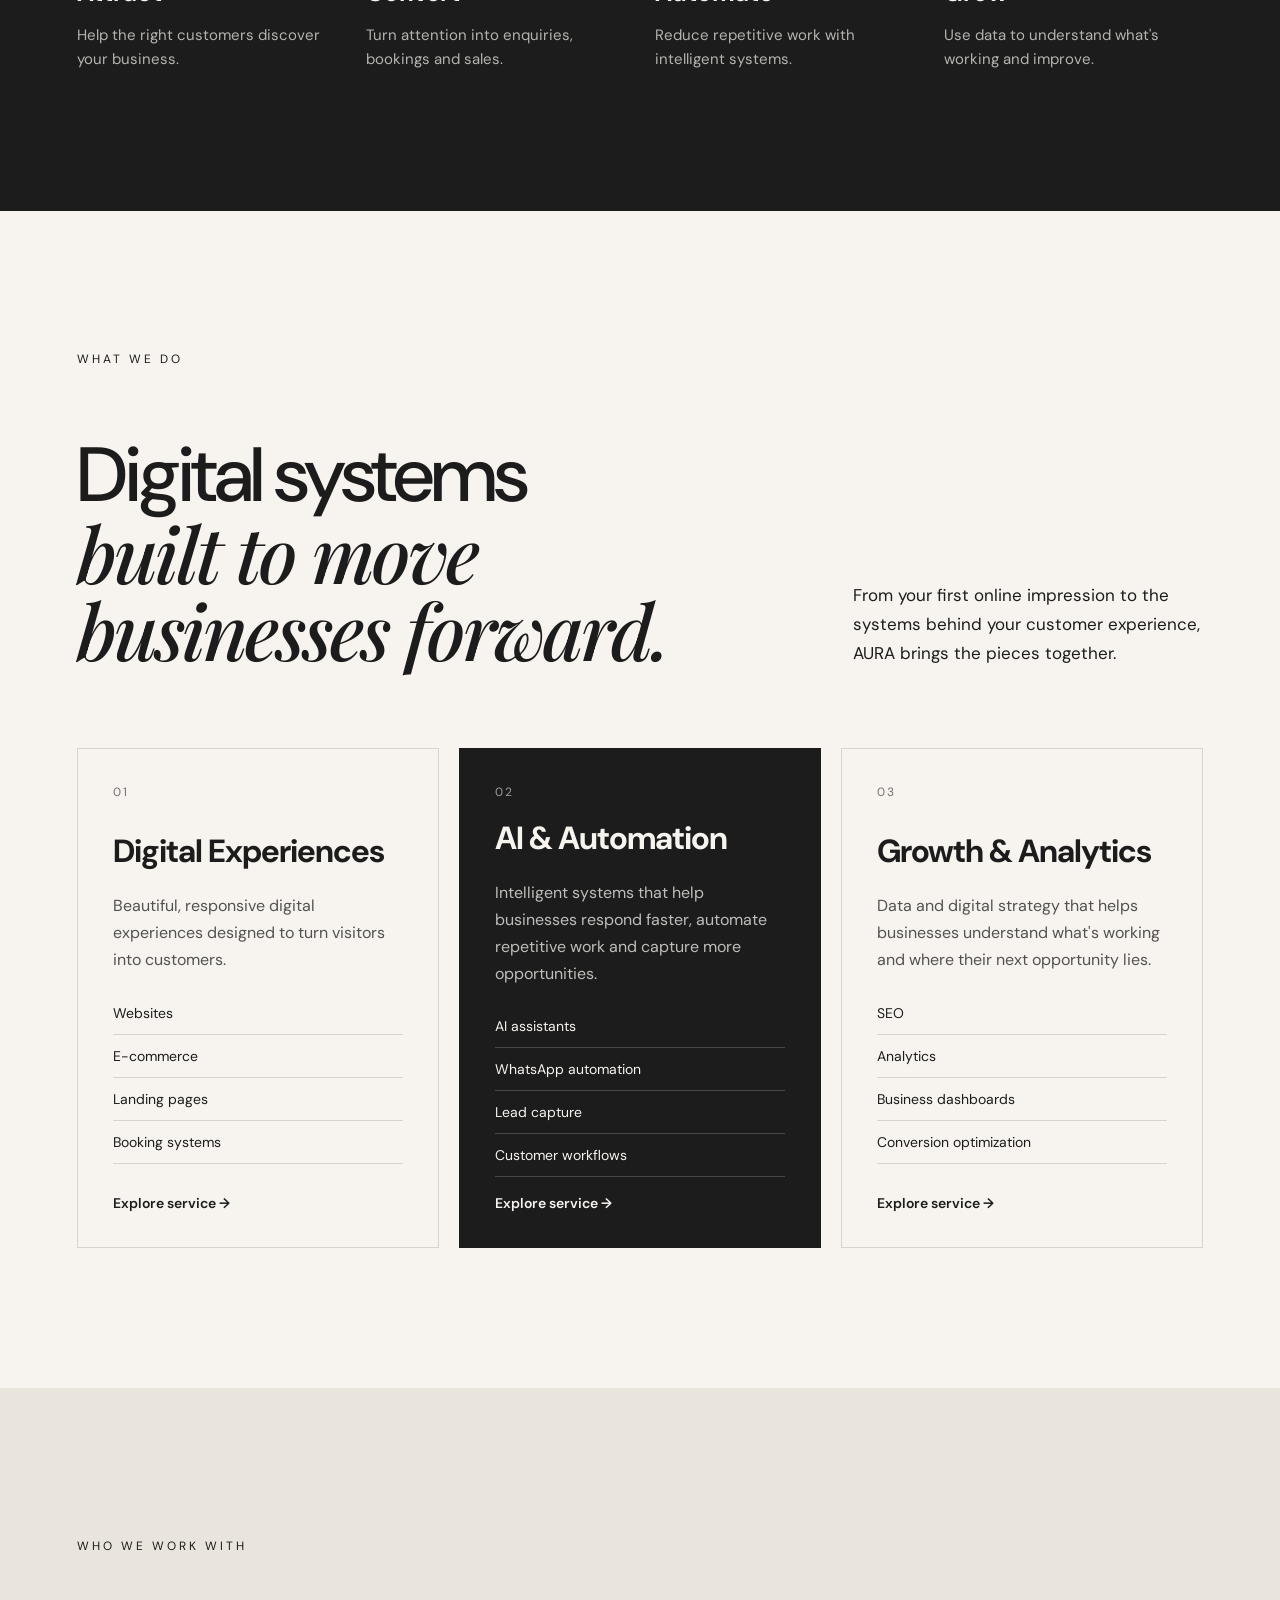
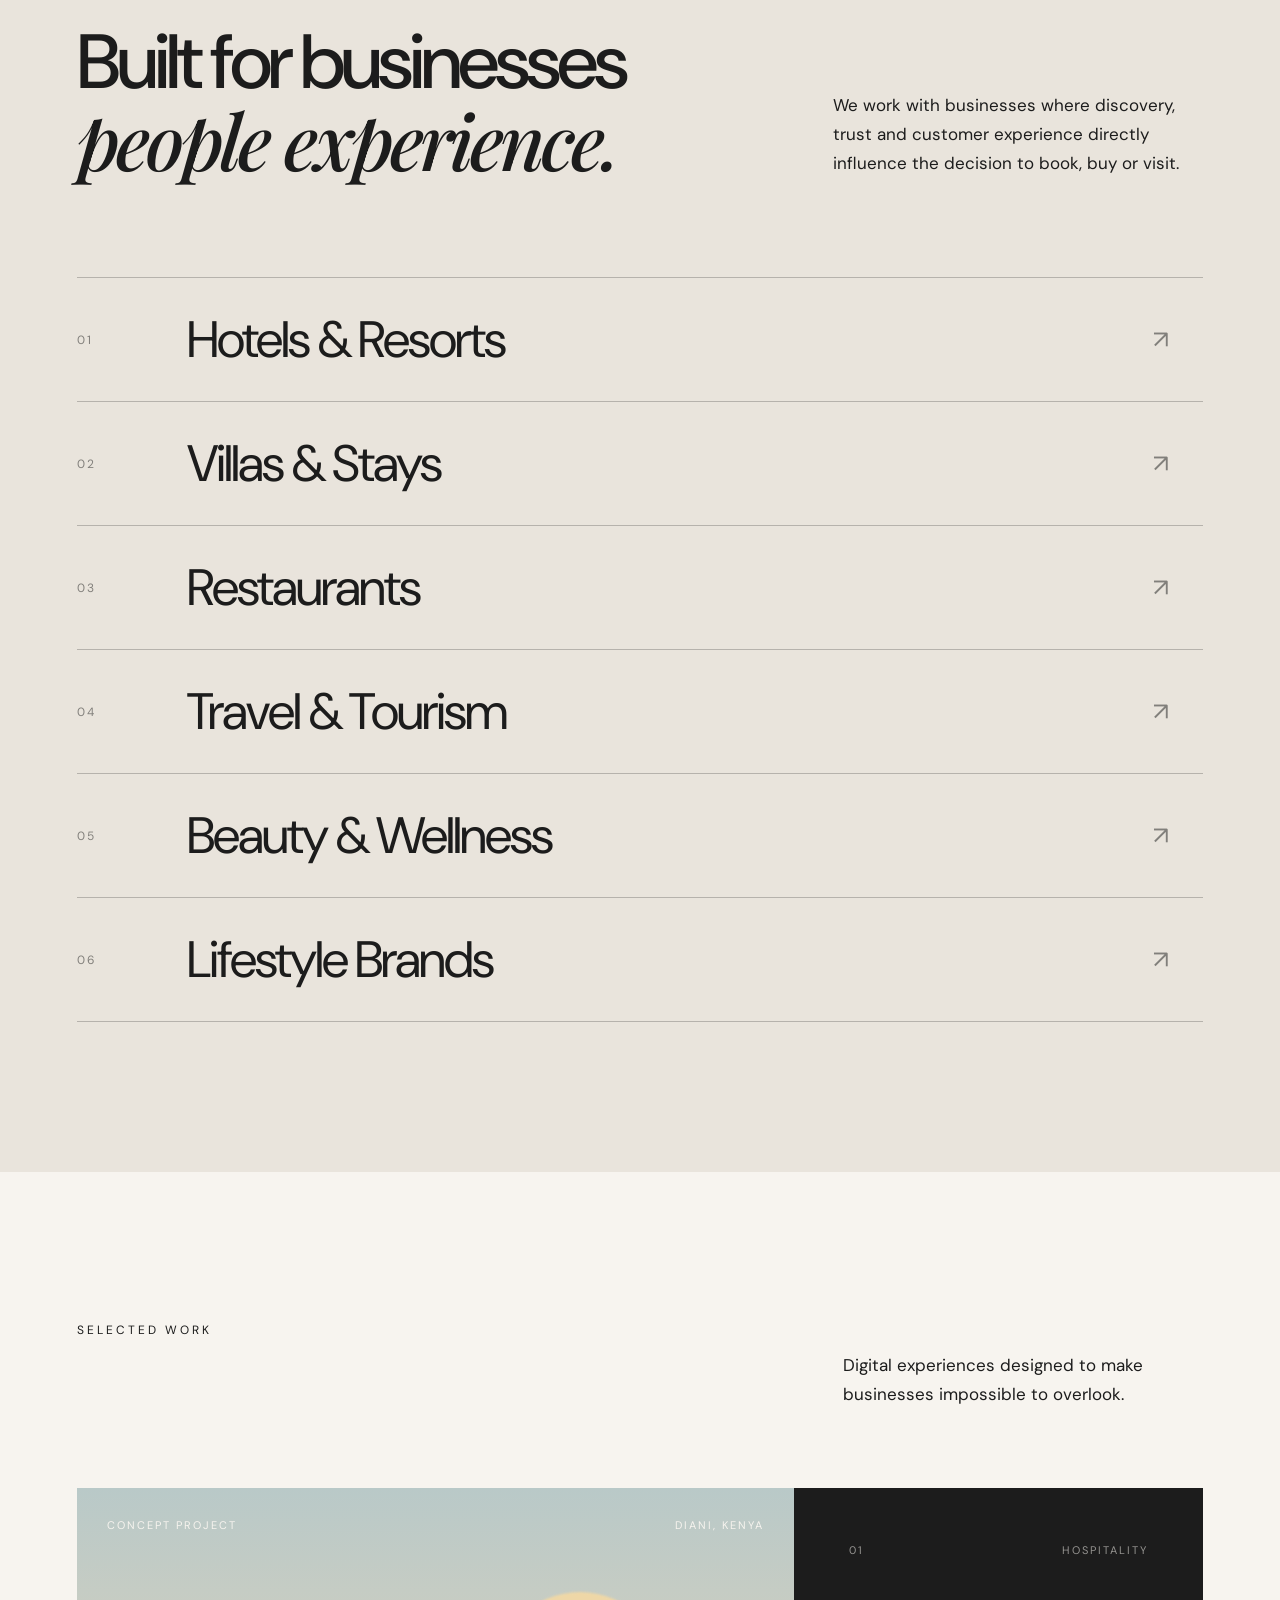
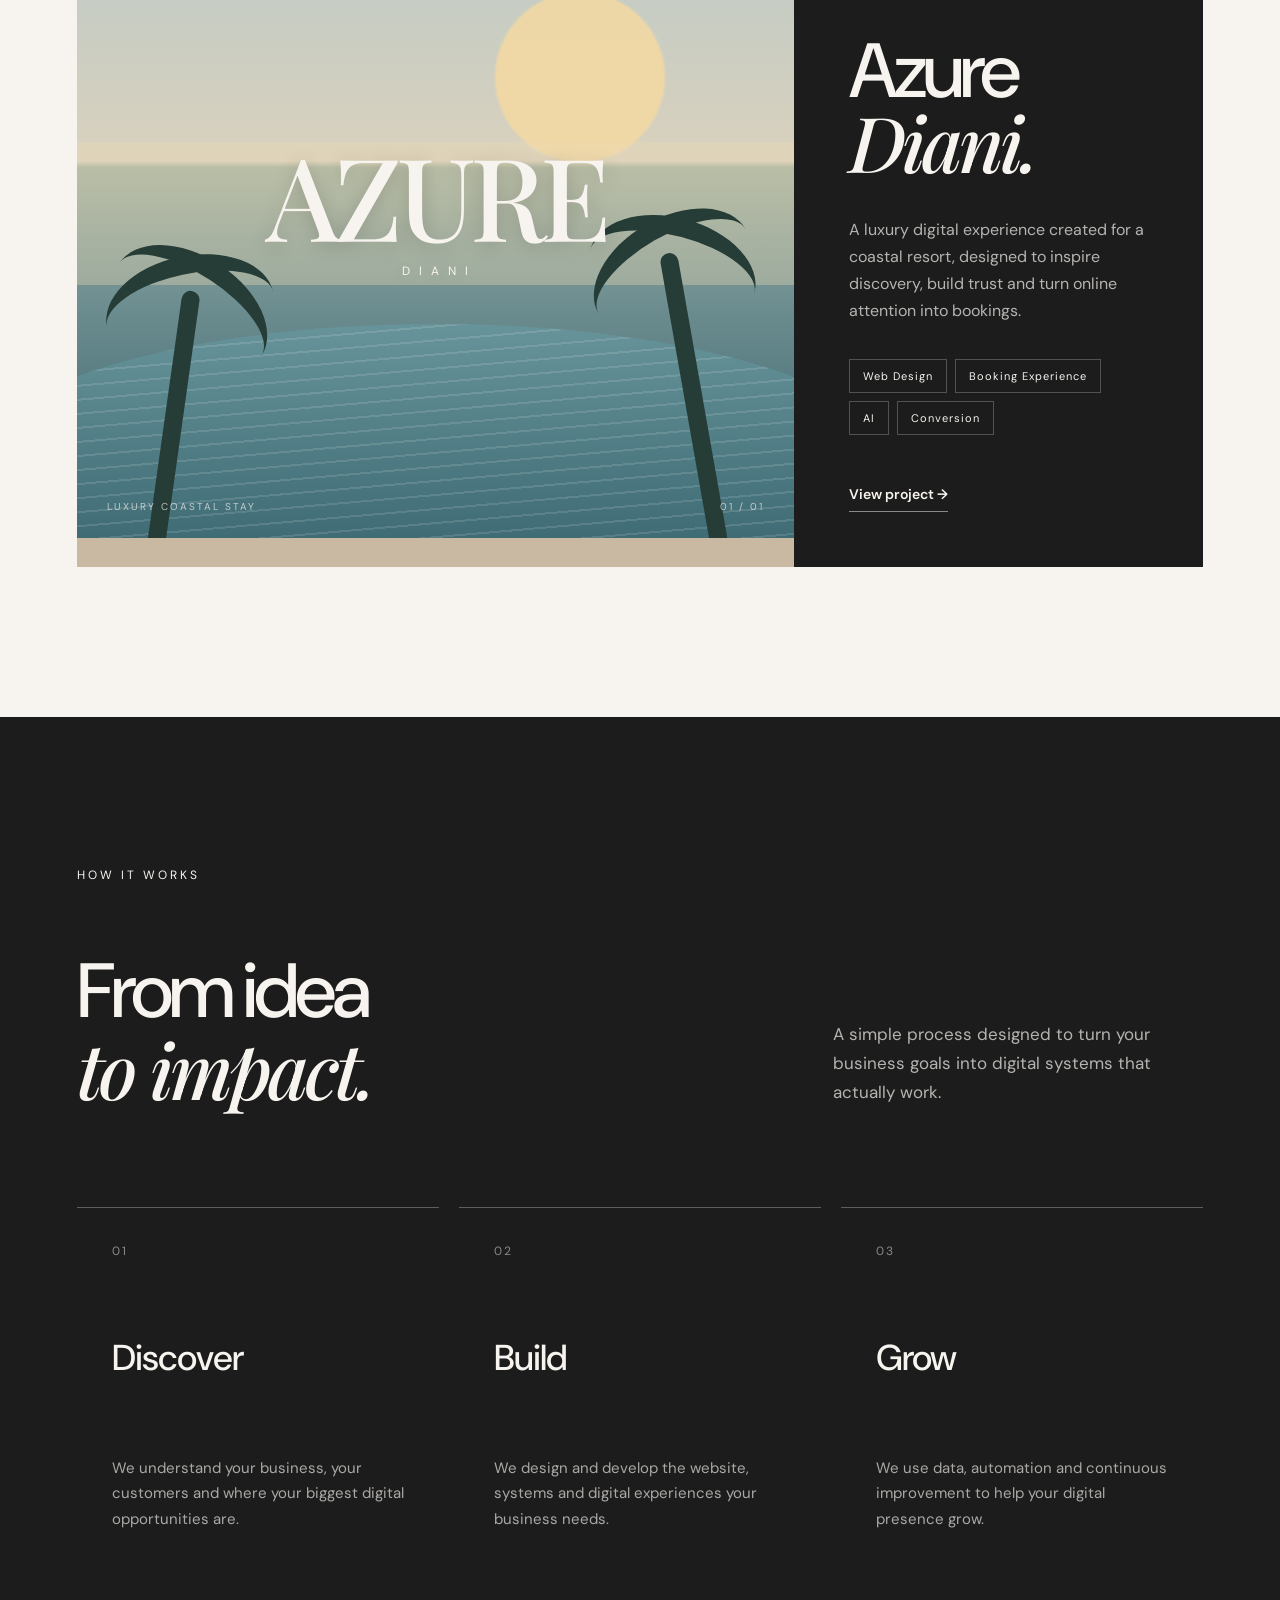
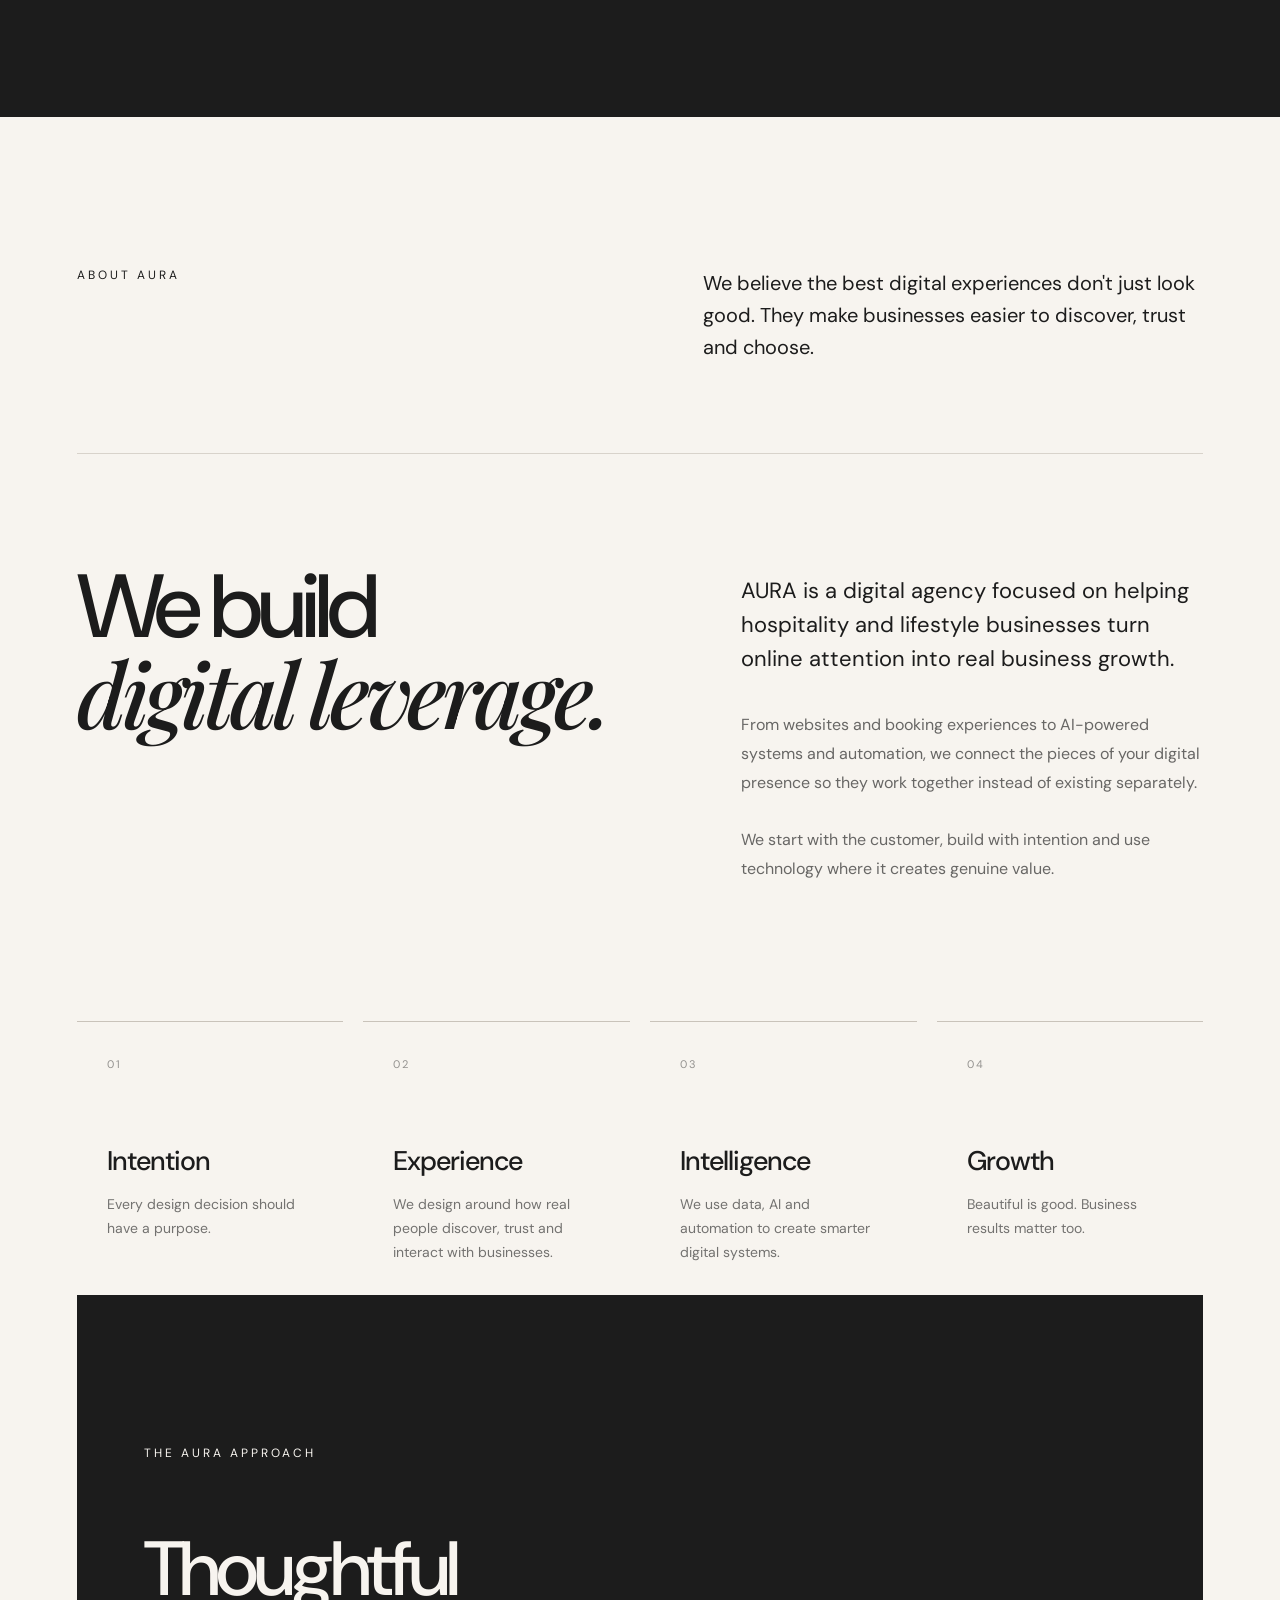
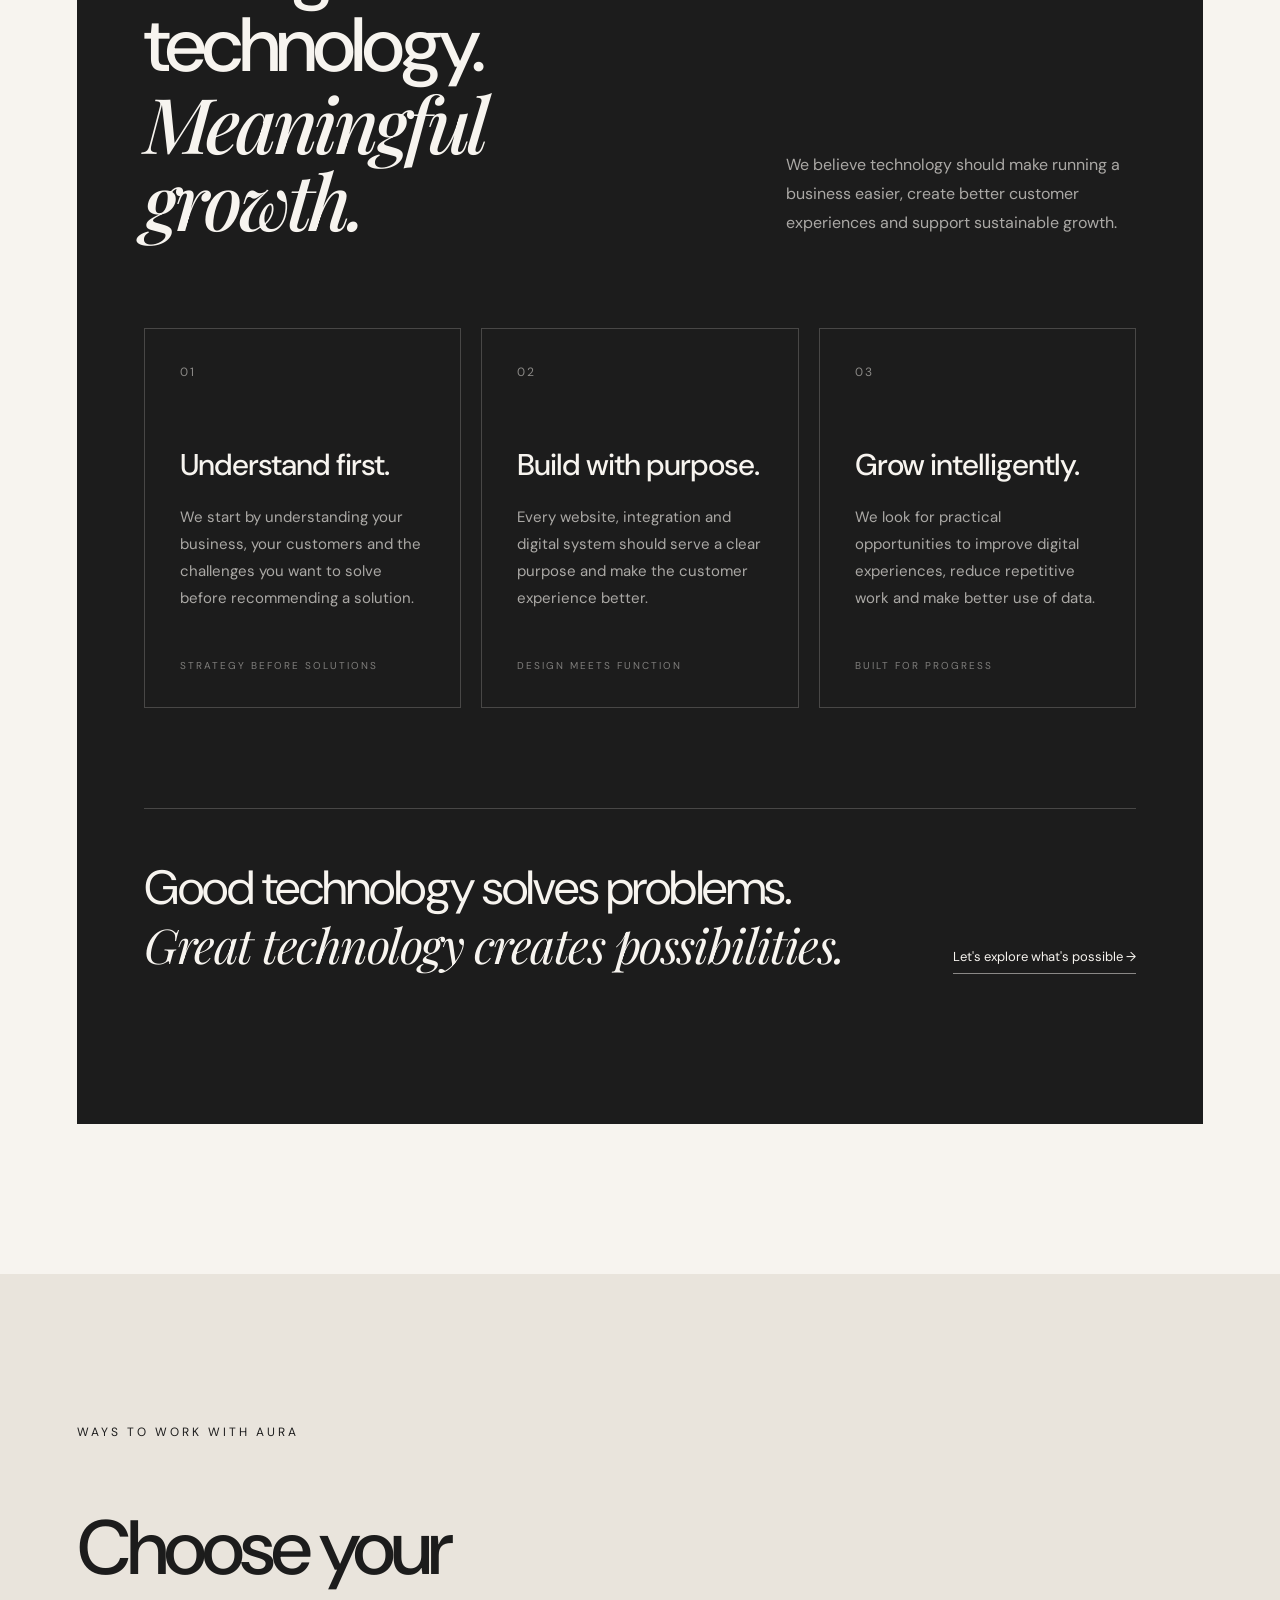
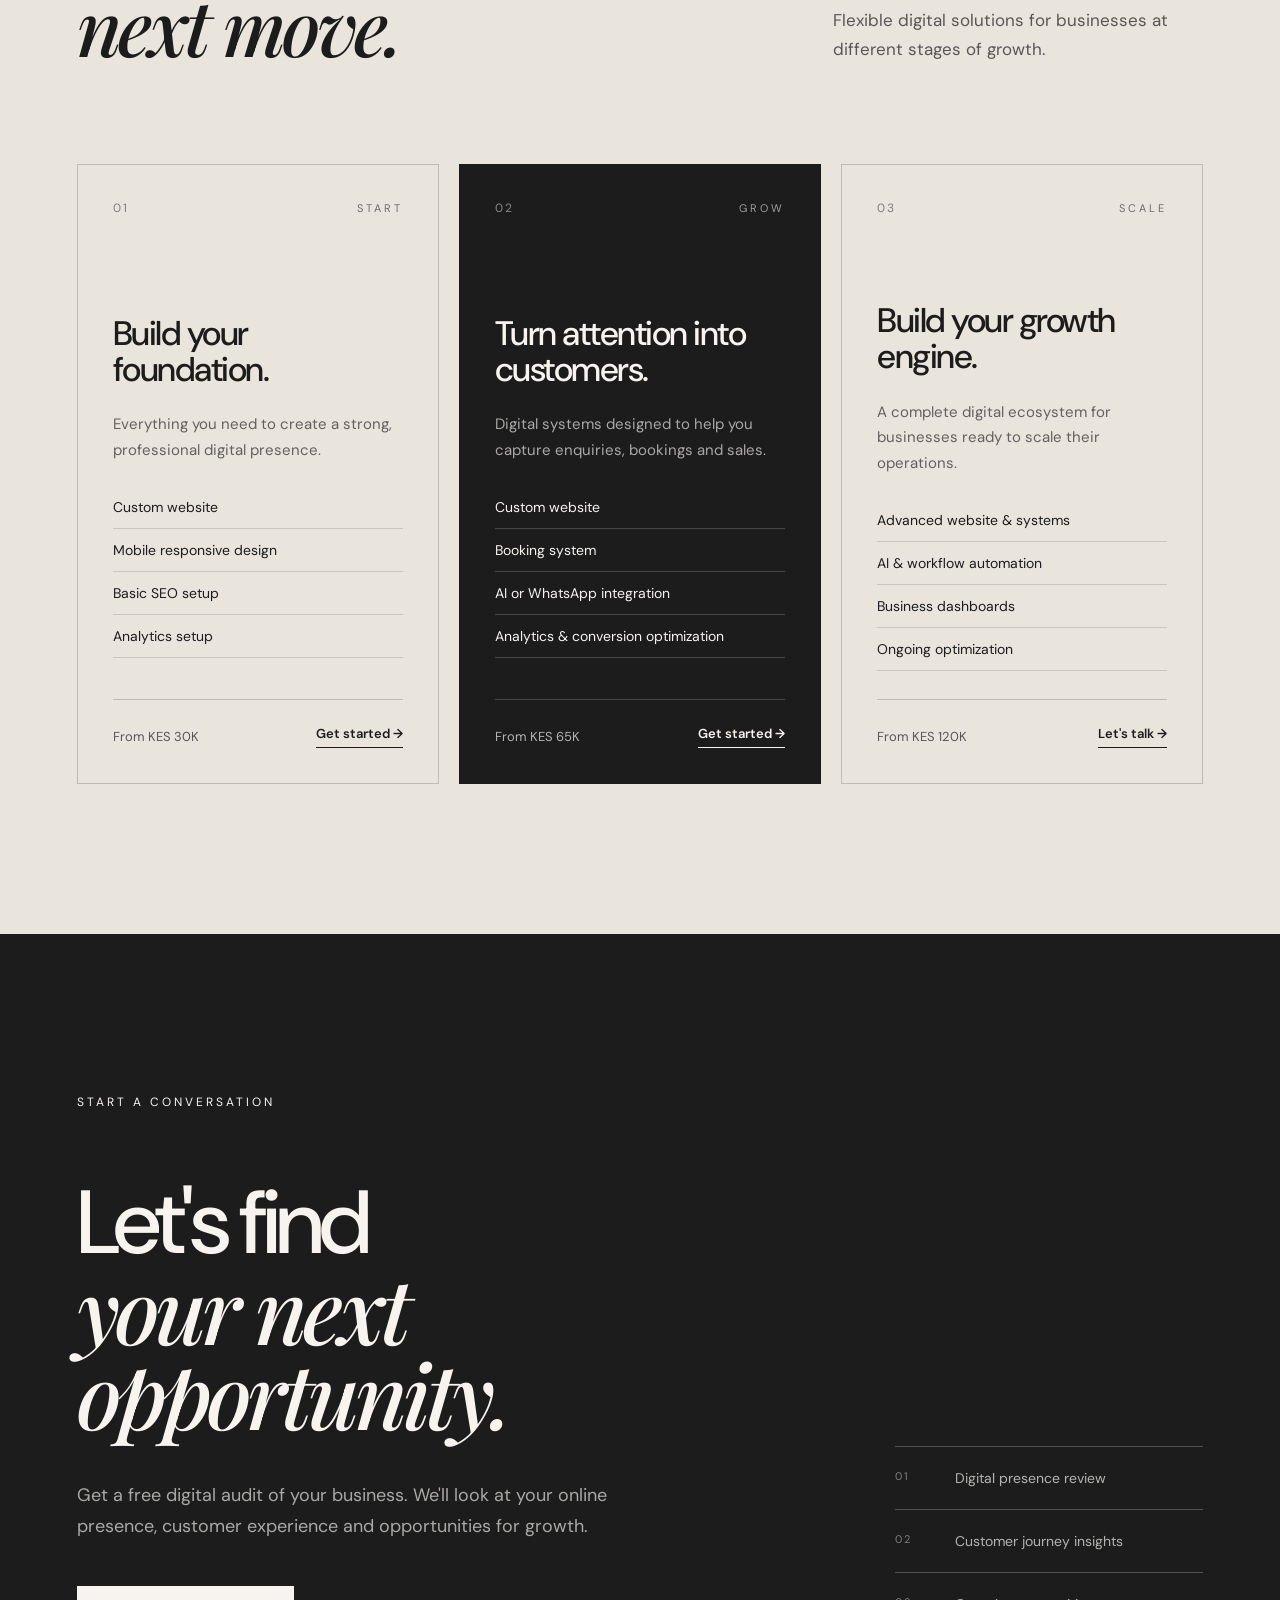
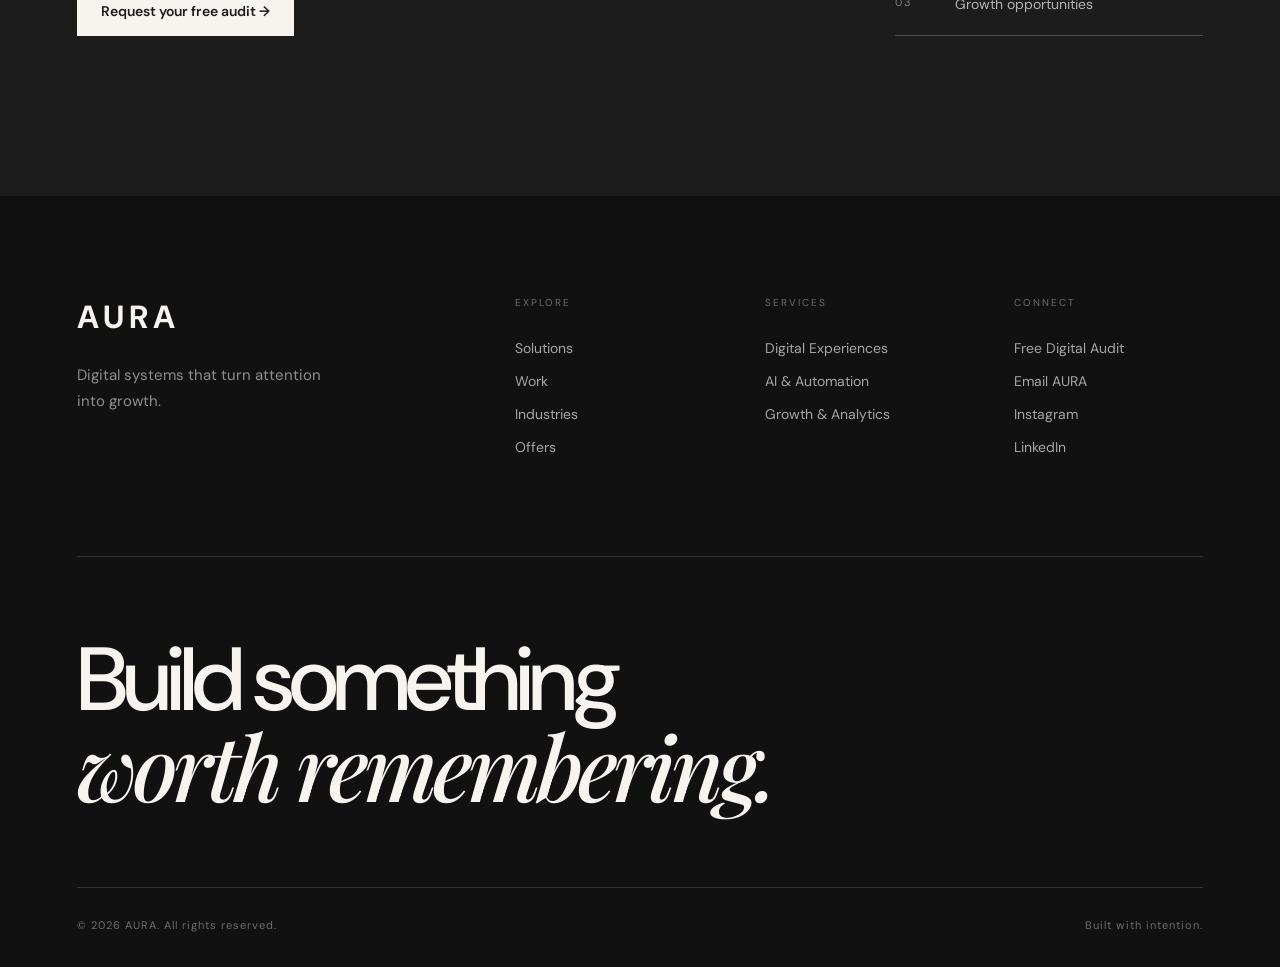
==== commit 43a11052: "Build AURA client trust and approach section" ====
--- a/index.html
+++ b/index.html
@@ -19,6 +19,7 @@
                 <a href="#solutions">Solutions</a>
                 <a href="#work">Work</a>
                 <a href="#about">About</a>
+                <a href="#approach">Our Approach</a>
                 <a href="#contact">Contact</a>
             </div>
 
@@ -586,6 +587,92 @@
 
     </div>
 
+    <!-- AURA CLIENT TRUST SECTION -->
+
+<section class="trust-section" id="approach">
+
+    <div class="section-label">
+        THE AURA APPROACH
+    </div>
+
+    <div class="trust-heading">
+        <h2>
+            Thoughtful technology.
+            <span>Meaningful growth.</span>
+        </h2>
+
+        <p>
+            We believe technology should make running
+            a business easier, create better customer
+            experiences and support sustainable growth.
+        </p>
+    </div>
+
+    <div class="trust-grid">
+
+        <article class="trust-card">
+            <span class="trust-number">01</span>
+
+            <h3>Understand first.</h3>
+
+            <p>
+                We start by understanding your business,
+                your customers and the challenges you
+                want to solve before recommending a solution.
+            </p>
+
+            <span class="trust-caption">
+                STRATEGY BEFORE SOLUTIONS
+            </span>
+        </article>
+
+        <article class="trust-card">
+            <span class="trust-number">02</span>
+
+            <h3>Build with purpose.</h3>
+
+            <p>
+                Every website, integration and digital
+                system should serve a clear purpose
+                and make the customer experience better.
+            </p>
+
+            <span class="trust-caption">
+                DESIGN MEETS FUNCTION
+            </span>
+        </article>
+
+        <article class="trust-card">
+            <span class="trust-number">03</span>
+
+            <h3>Grow intelligently.</h3>
+
+            <p>
+                We look for practical opportunities
+                to improve digital experiences, reduce
+                repetitive work and make better use of data.
+            </p>
+
+            <span class="trust-caption">
+                BUILT FOR PROGRESS
+            </span>
+        </article>
+
+    </div>
+
+    <div class="trust-bottom">
+        <p>
+            Good technology solves problems.
+            <span>Great technology creates possibilities.</span>
+        </p>
+
+        <a href="#contact">
+            Let's explore what's possible →
+        </a>
+    </div>
+
+</section>
+
 </section>
 
         <!-- OFFERS SECTION -->
--- a/css/style.css
+++ b/css/style.css
@@ -1663,4 +1663,199 @@
     .about-principle h3 {
         margin-top: 55px;
     }
+}
+/* =================================
+   BUILD 14 — AURA TRUST SECTION
+================================= */
+
+.trust-section {
+    padding: 150px 6%;
+    background: #1c1c1c;
+    color: #f7f4ef;
+}
+
+.trust-heading {
+    display: flex;
+    justify-content: space-between;
+    align-items: flex-end;
+    gap: 70px;
+    margin-top: 70px;
+    margin-bottom: 90px;
+}
+
+.trust-heading h2 {
+    max-width: 800px;
+    font-size: clamp(45px, 6vw, 82px);
+    line-height: 1;
+    letter-spacing: -4px;
+    font-weight: 500;
+}
+
+.trust-heading h2 span {
+    display: block;
+    font-family: "Playfair Display", serif;
+    font-style: italic;
+    font-weight: 500;
+}
+
+.trust-heading > p {
+    max-width: 350px;
+    font-size: 16px;
+    line-height: 1.8;
+    opacity: .65;
+}
+
+.trust-grid {
+    display: grid;
+    grid-template-columns: repeat(3, 1fr);
+    gap: 20px;
+}
+
+.trust-card {
+    min-height: 380px;
+    padding: 35px;
+    border: 1px solid rgba(247, 244, 239, .2);
+    display: flex;
+    flex-direction: column;
+    align-items: flex-start;
+    transition:
+        transform .3s ease,
+        background .3s ease,
+        border-color .3s ease;
+}
+
+.trust-card:hover {
+    transform: translateY(-6px);
+    background: rgba(247, 244, 239, .04);
+    border-color: rgba(247, 244, 239, .5);
+}
+
+.trust-number {
+    font-size: 12px;
+    letter-spacing: 2px;
+    opacity: .5;
+}
+
+.trust-card h3 {
+    margin-top: 65px;
+    margin-bottom: 20px;
+    font-size: 30px;
+    letter-spacing: -1px;
+    font-weight: 500;
+}
+
+.trust-card > p {
+    max-width: 320px;
+    font-size: 15px;
+    line-height: 1.8;
+    opacity: .65;
+}
+
+.trust-caption {
+    margin-top: auto;
+    padding-top: 35px;
+    font-size: 10px;
+    letter-spacing: 2px;
+    opacity: .45;
+}
+
+.trust-bottom {
+    margin-top: 100px;
+    padding-top: 50px;
+    border-top: 1px solid rgba(247, 244, 239, .2);
+    display: flex;
+    justify-content: space-between;
+    align-items: flex-end;
+    gap: 40px;
+}
+
+.trust-bottom p {
+    max-width: 750px;
+    font-size: clamp(28px, 4vw, 48px);
+    line-height: 1.2;
+    letter-spacing: -1.5px;
+}
+
+.trust-bottom p span {
+    display: block;
+    font-family: "Playfair Display", serif;
+    font-style: italic;
+}
+
+.trust-bottom a {
+    flex-shrink: 0;
+    padding-bottom: 8px;
+    border-bottom: 1px solid rgba(247, 244, 239, .5);
+    font-size: 13px;
+    transition: opacity .3s ease;
+}
+
+.trust-bottom a:hover {
+    opacity: .6;
+}
+
+
+/* RESPONSIVE DESIGN */
+
+@media (max-width: 900px) {
+
+    .trust-section {
+        padding: 100px 7%;
+    }
+
+    .trust-heading {
+        flex-direction: column;
+        align-items: flex-start;
+        gap: 30px;
+        margin-top: 50px;
+        margin-bottom: 60px;
+    }
+
+    .trust-heading h2 {
+        font-size: 55px;
+    }
+
+    .trust-grid {
+        grid-template-columns: 1fr;
+        gap: 15px;
+    }
+
+    .trust-card {
+        min-height: 300px;
+    }
+
+    .trust-card h3 {
+        margin-top: 45px;
+    }
+
+    .trust-bottom {
+        flex-direction: column;
+        align-items: flex-start;
+        gap: 30px;
+        margin-top: 70px;
+    }
+}
+
+@media (max-width: 600px) {
+
+    .trust-section {
+        padding: 85px 7%;
+    }
+
+    .trust-heading h2 {
+        font-size: 43px;
+        letter-spacing: -2px;
+    }
+
+    .trust-card {
+        padding: 28px;
+    }
+
+    .trust-card h3 {
+        font-size: 27px;
+    }
+
+    .trust-bottom p {
+        font-size: 32px;
+    }
 }
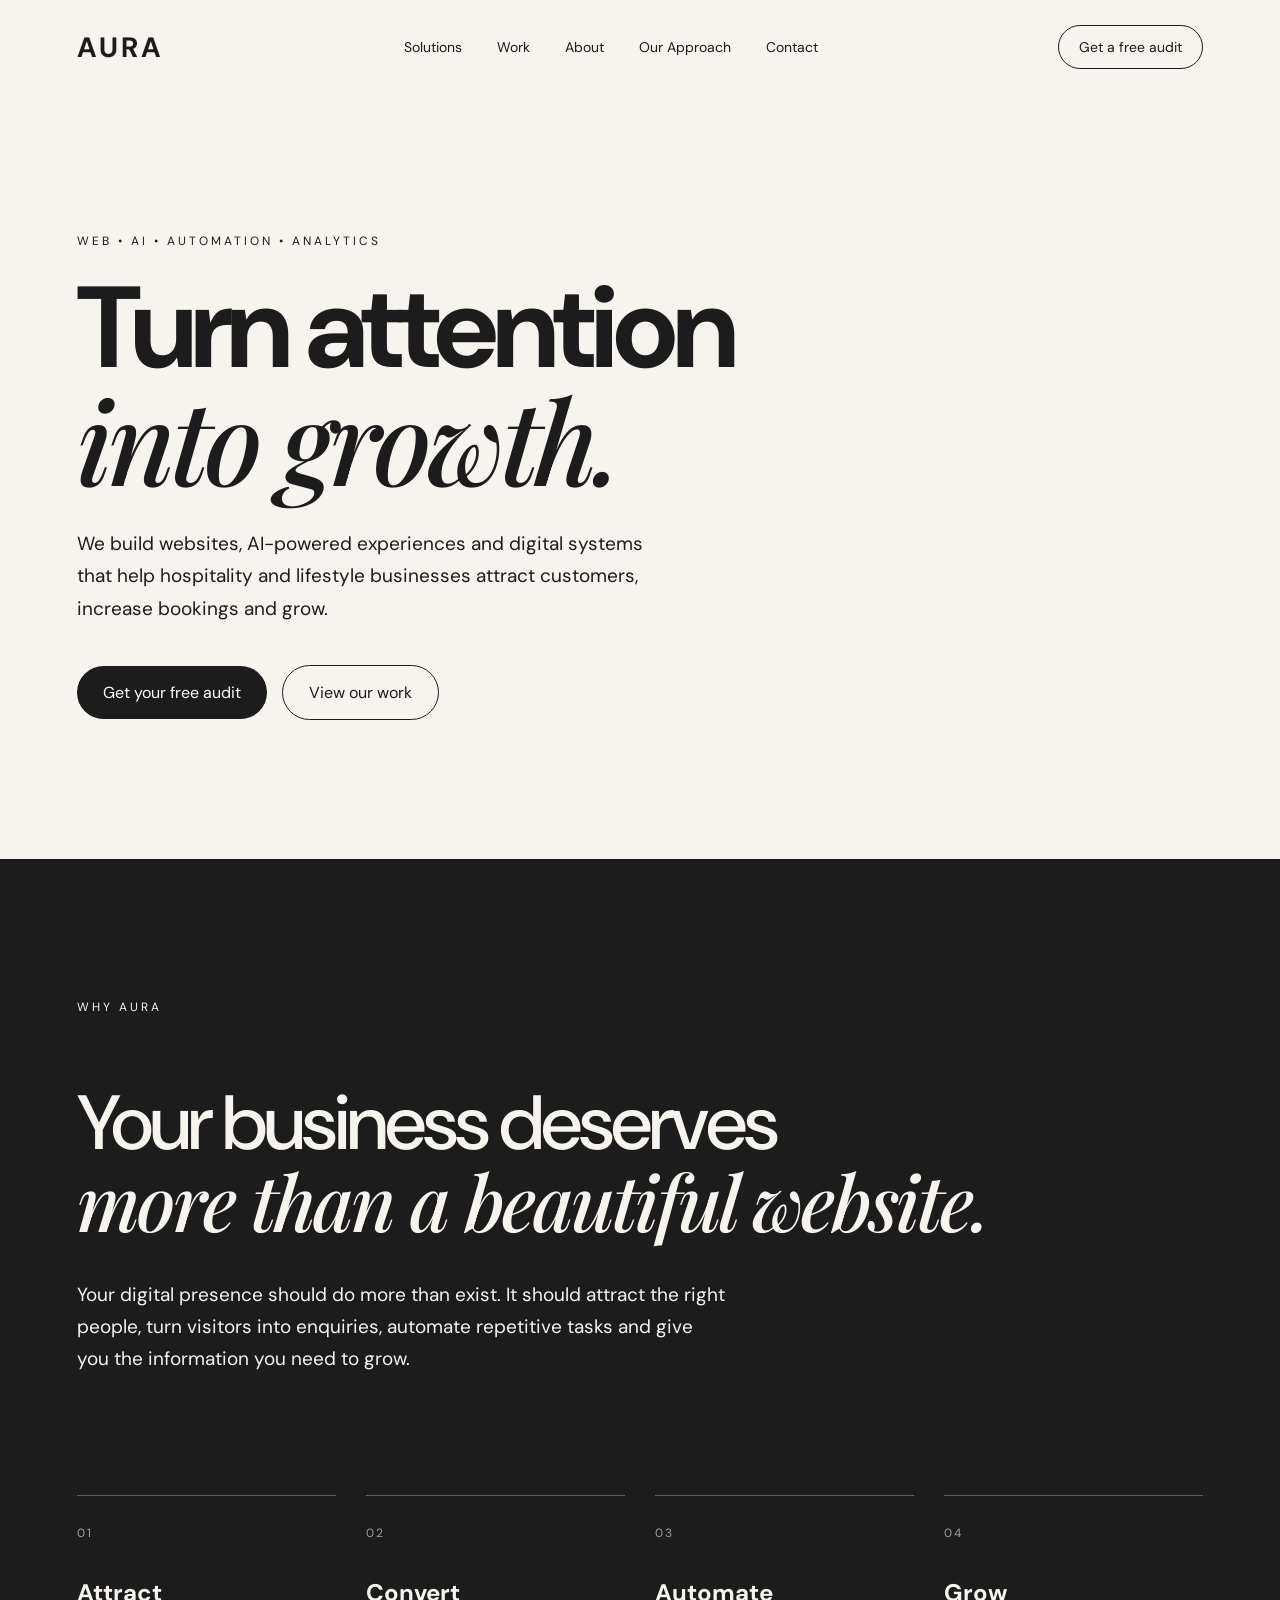
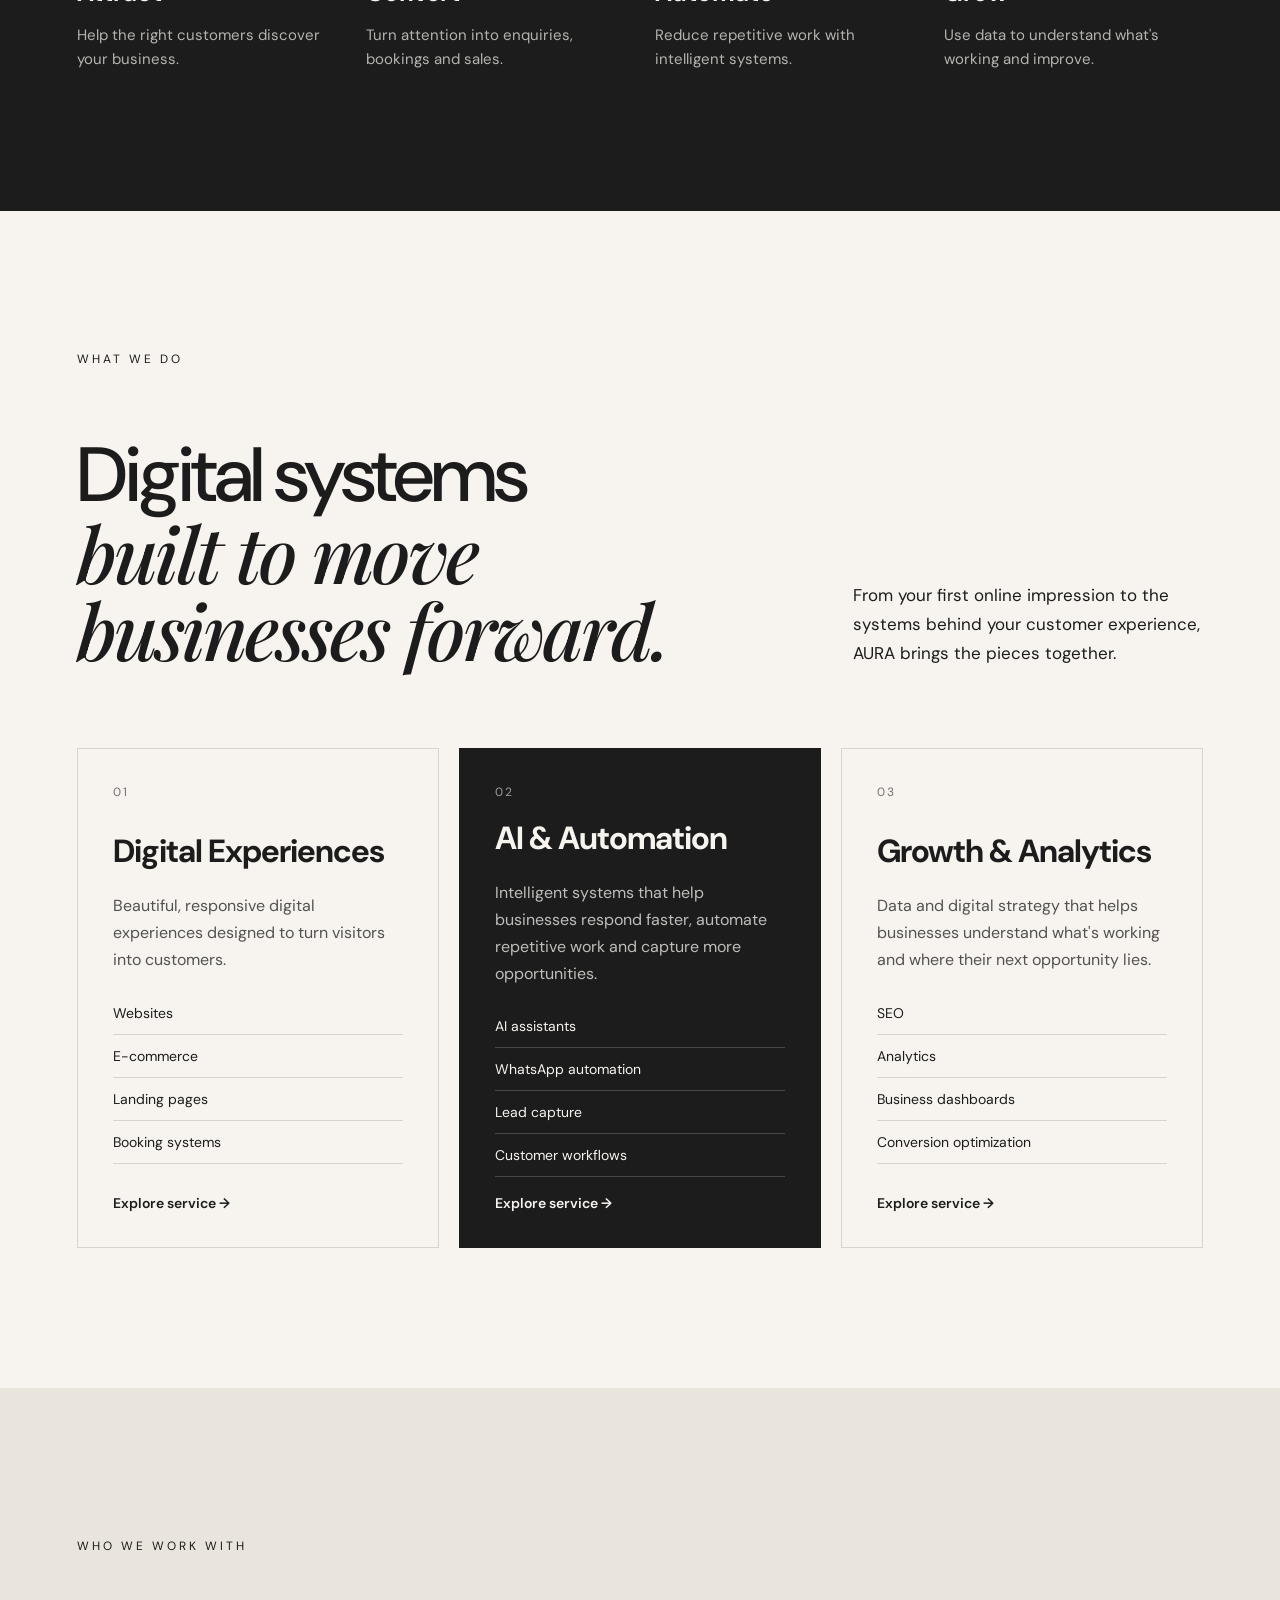
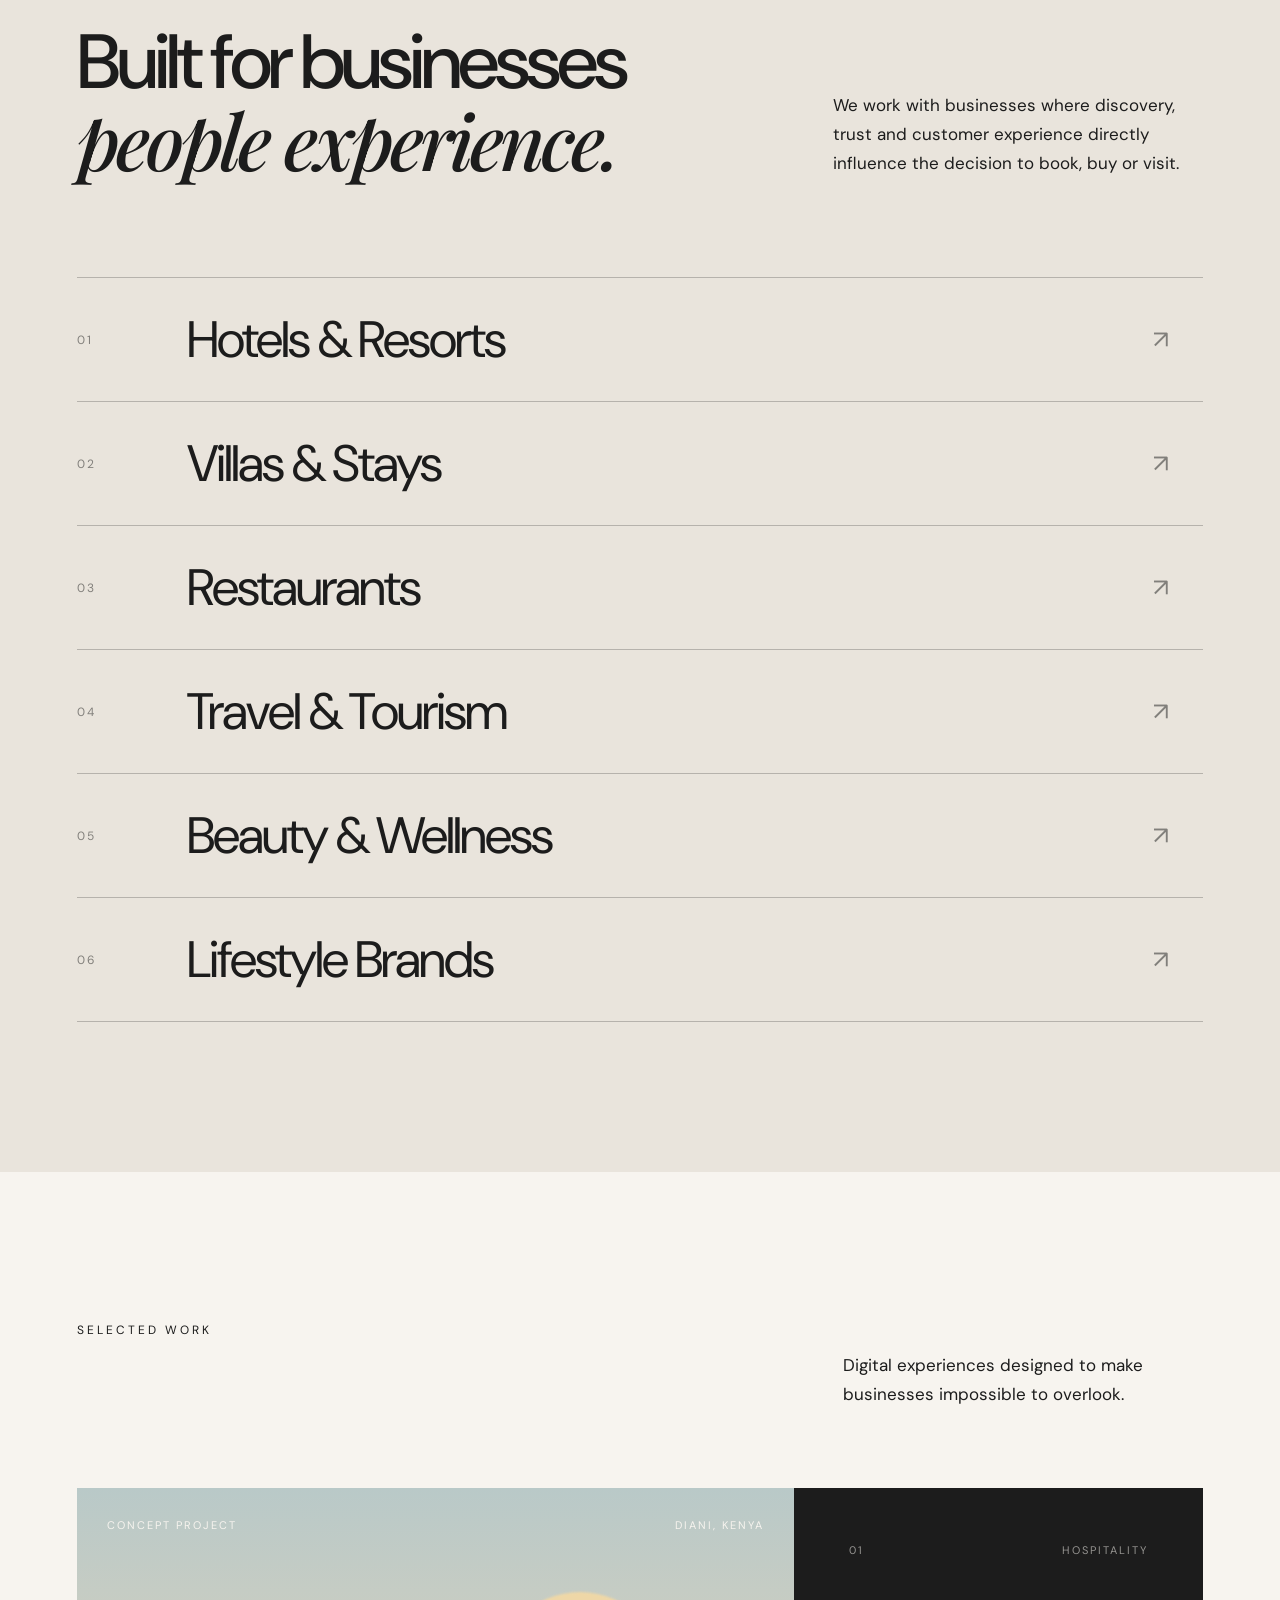
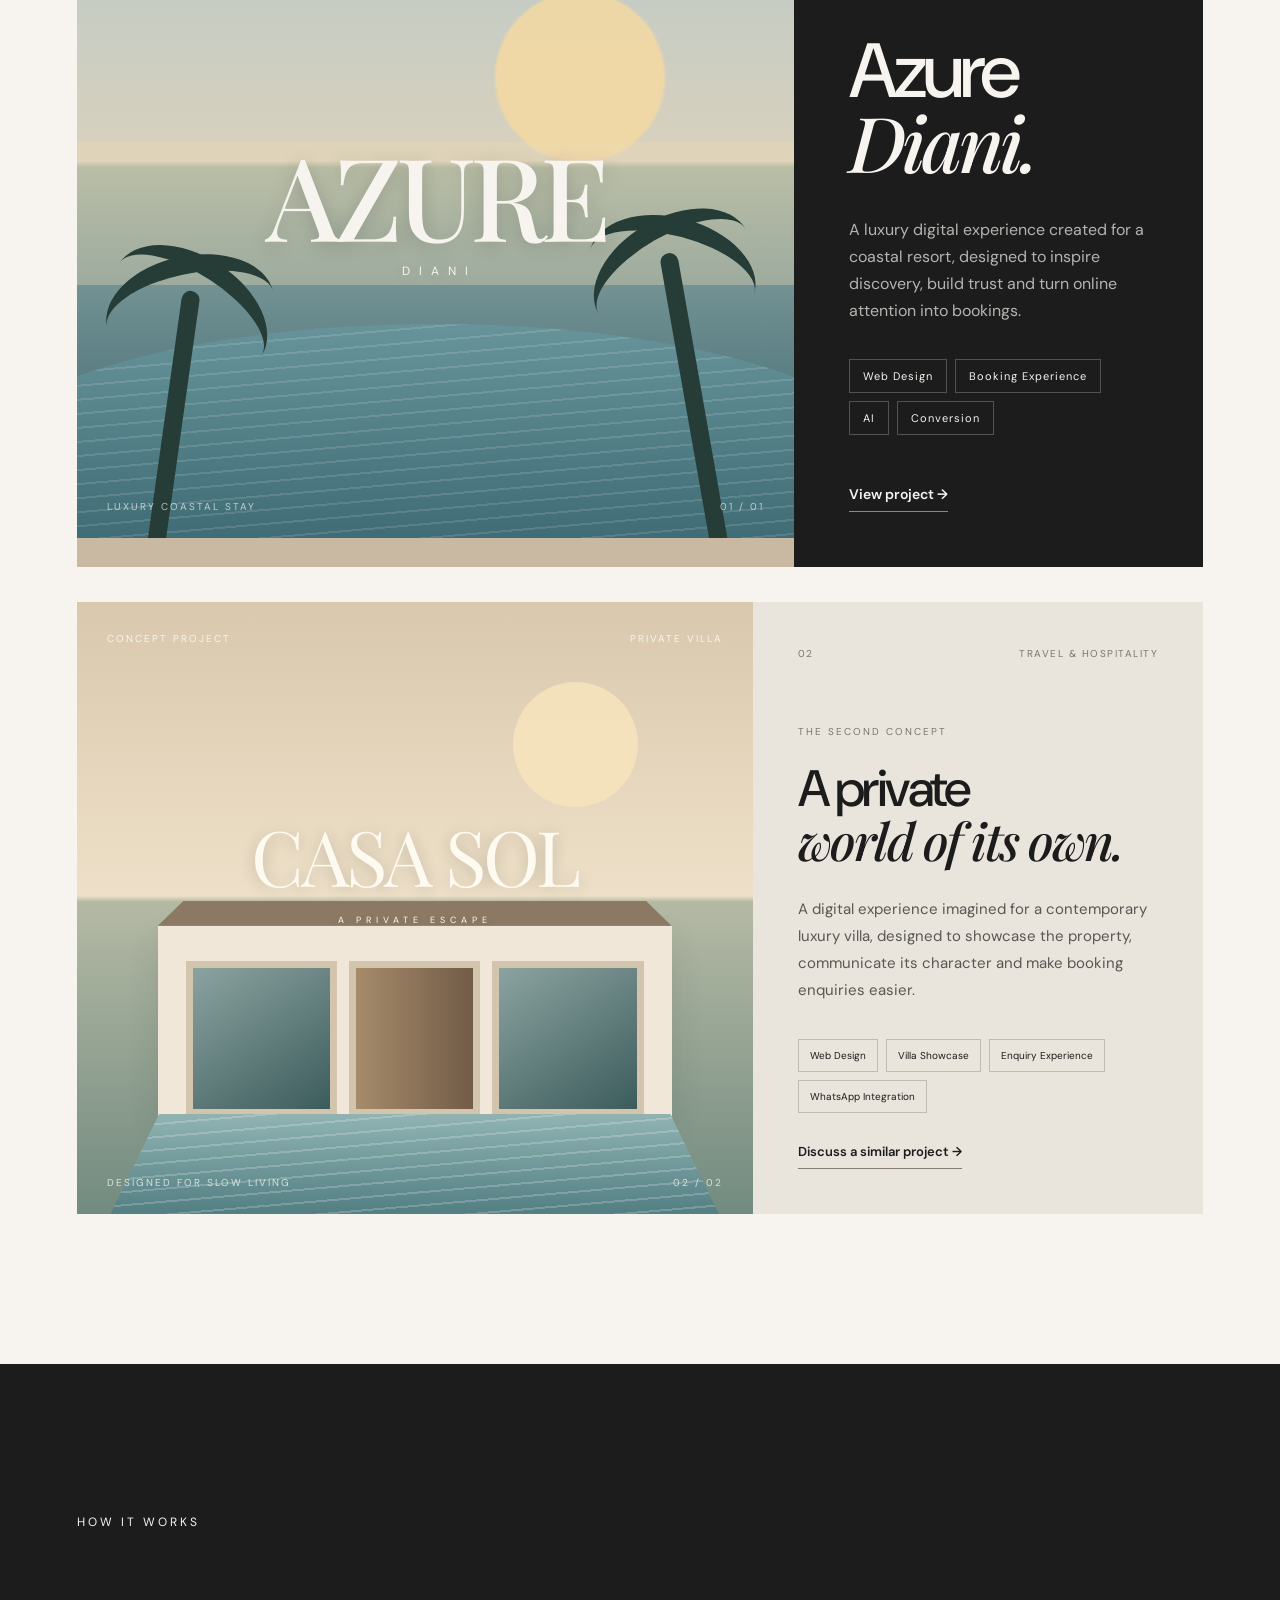
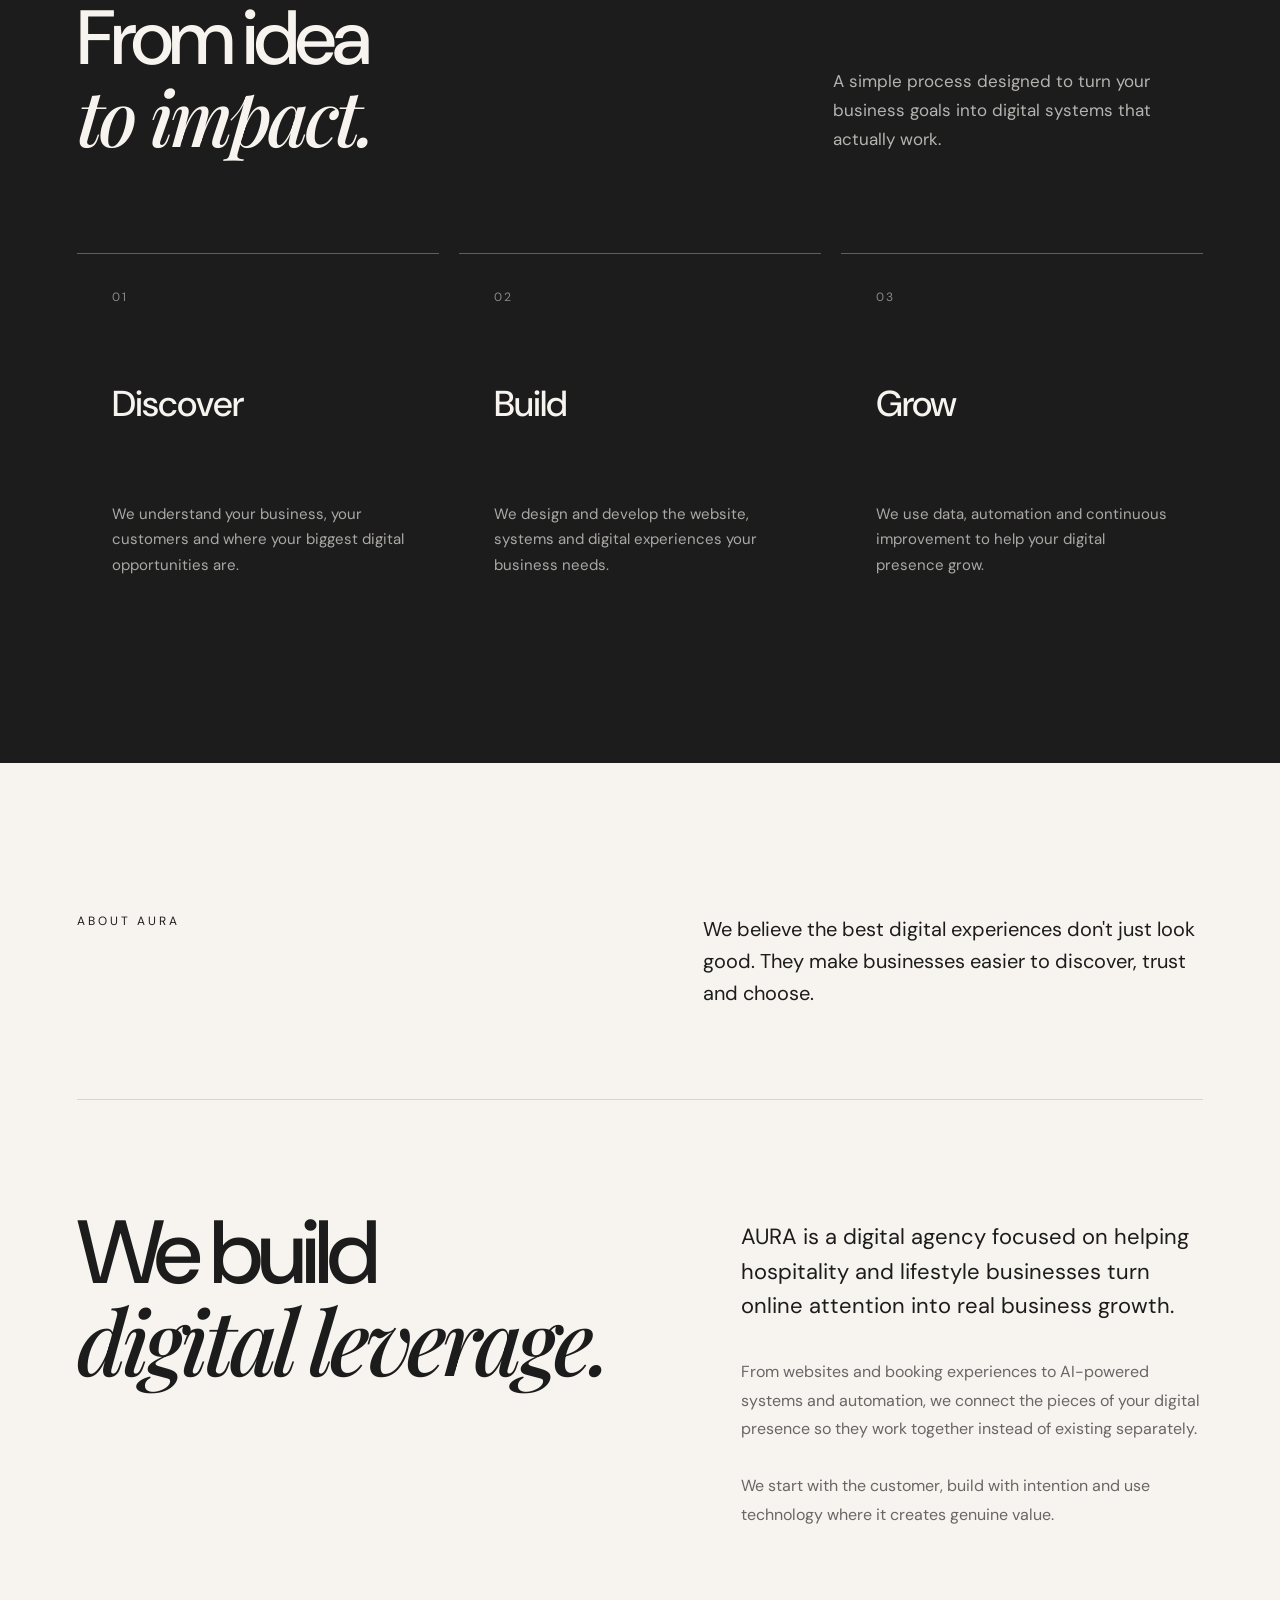
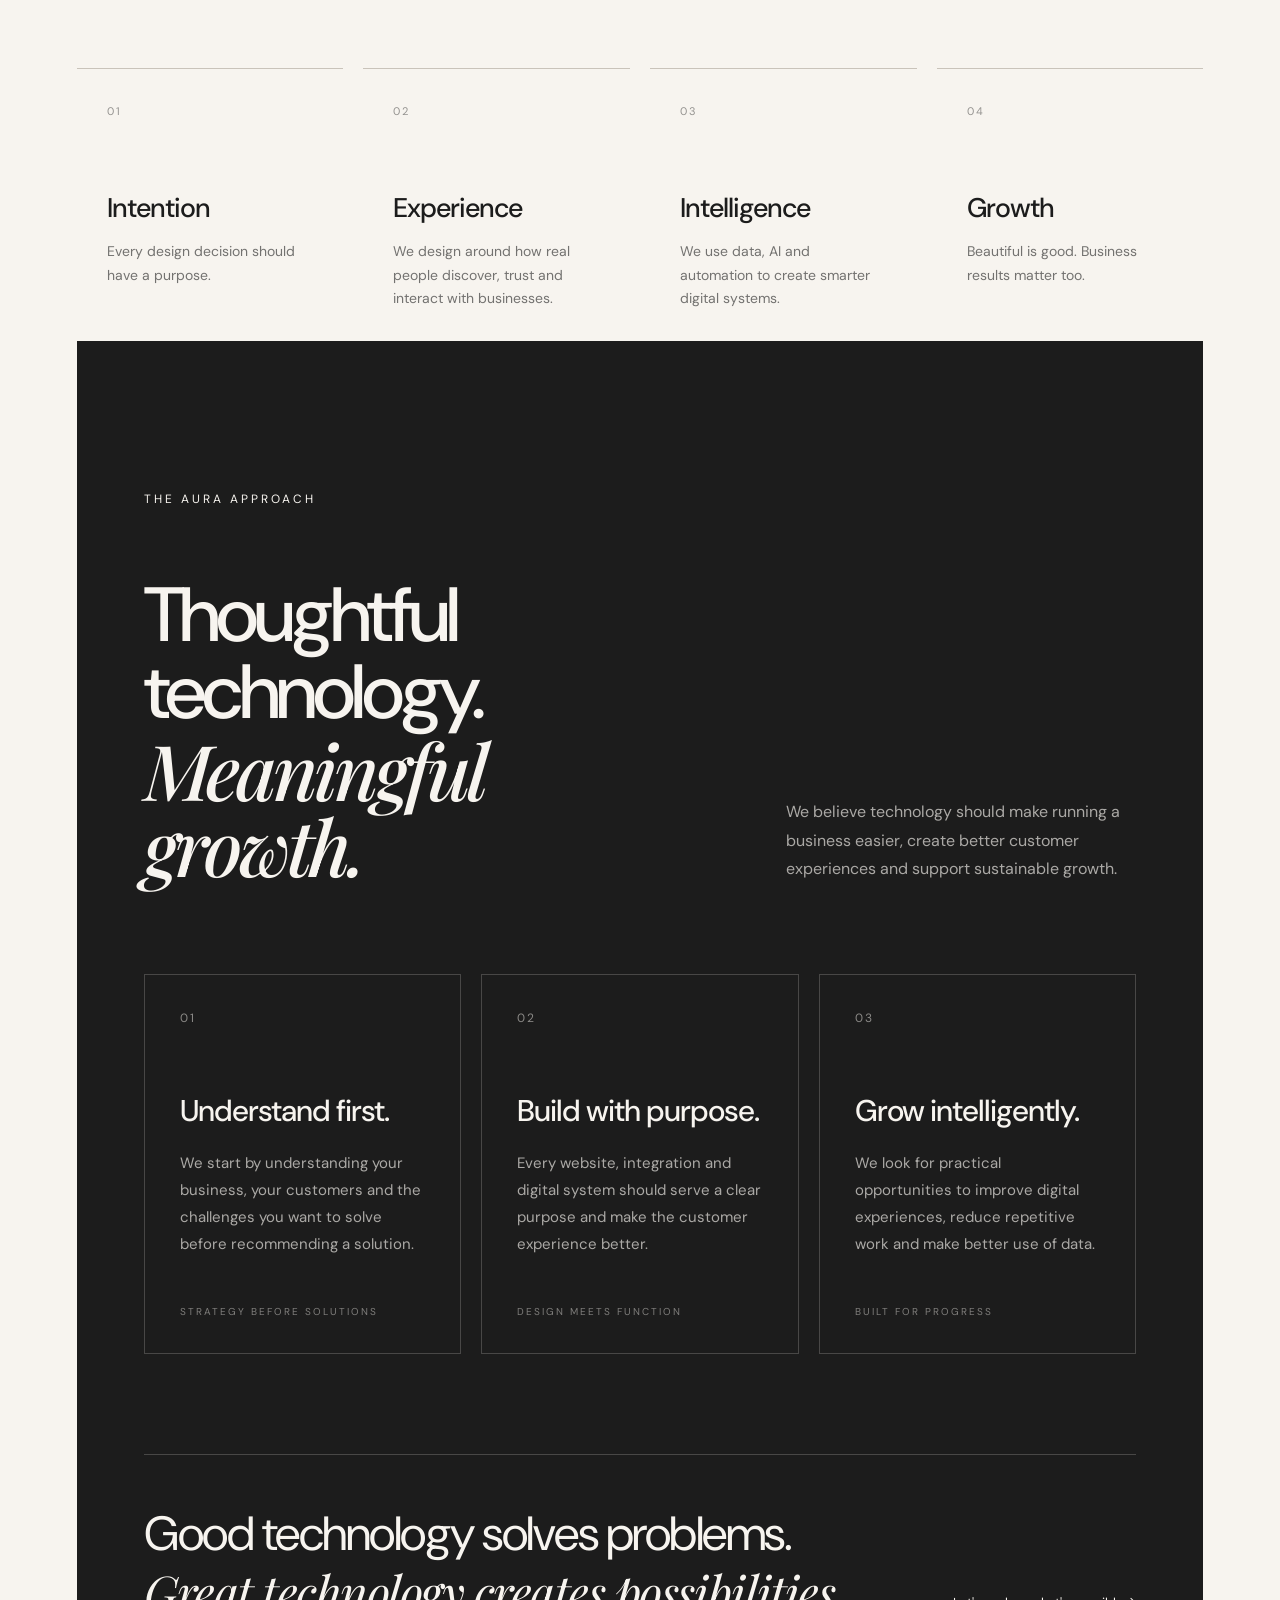
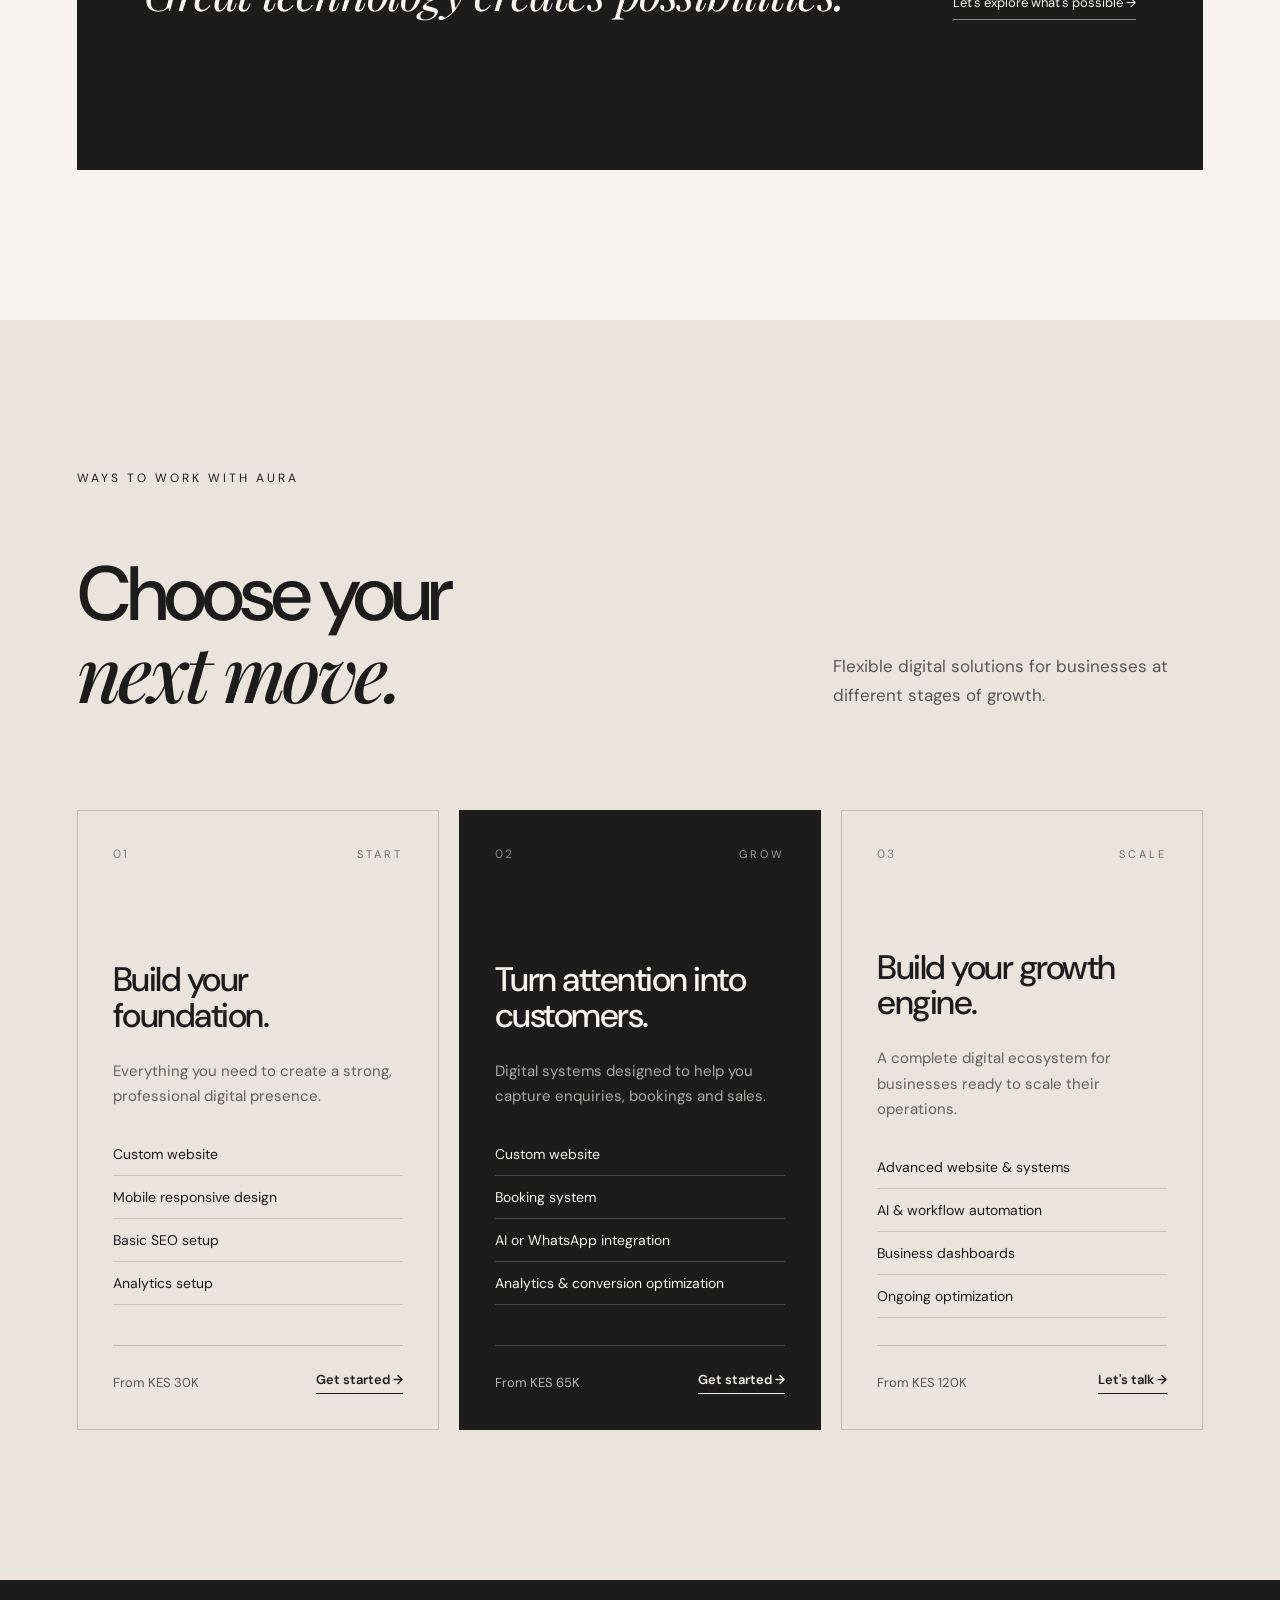
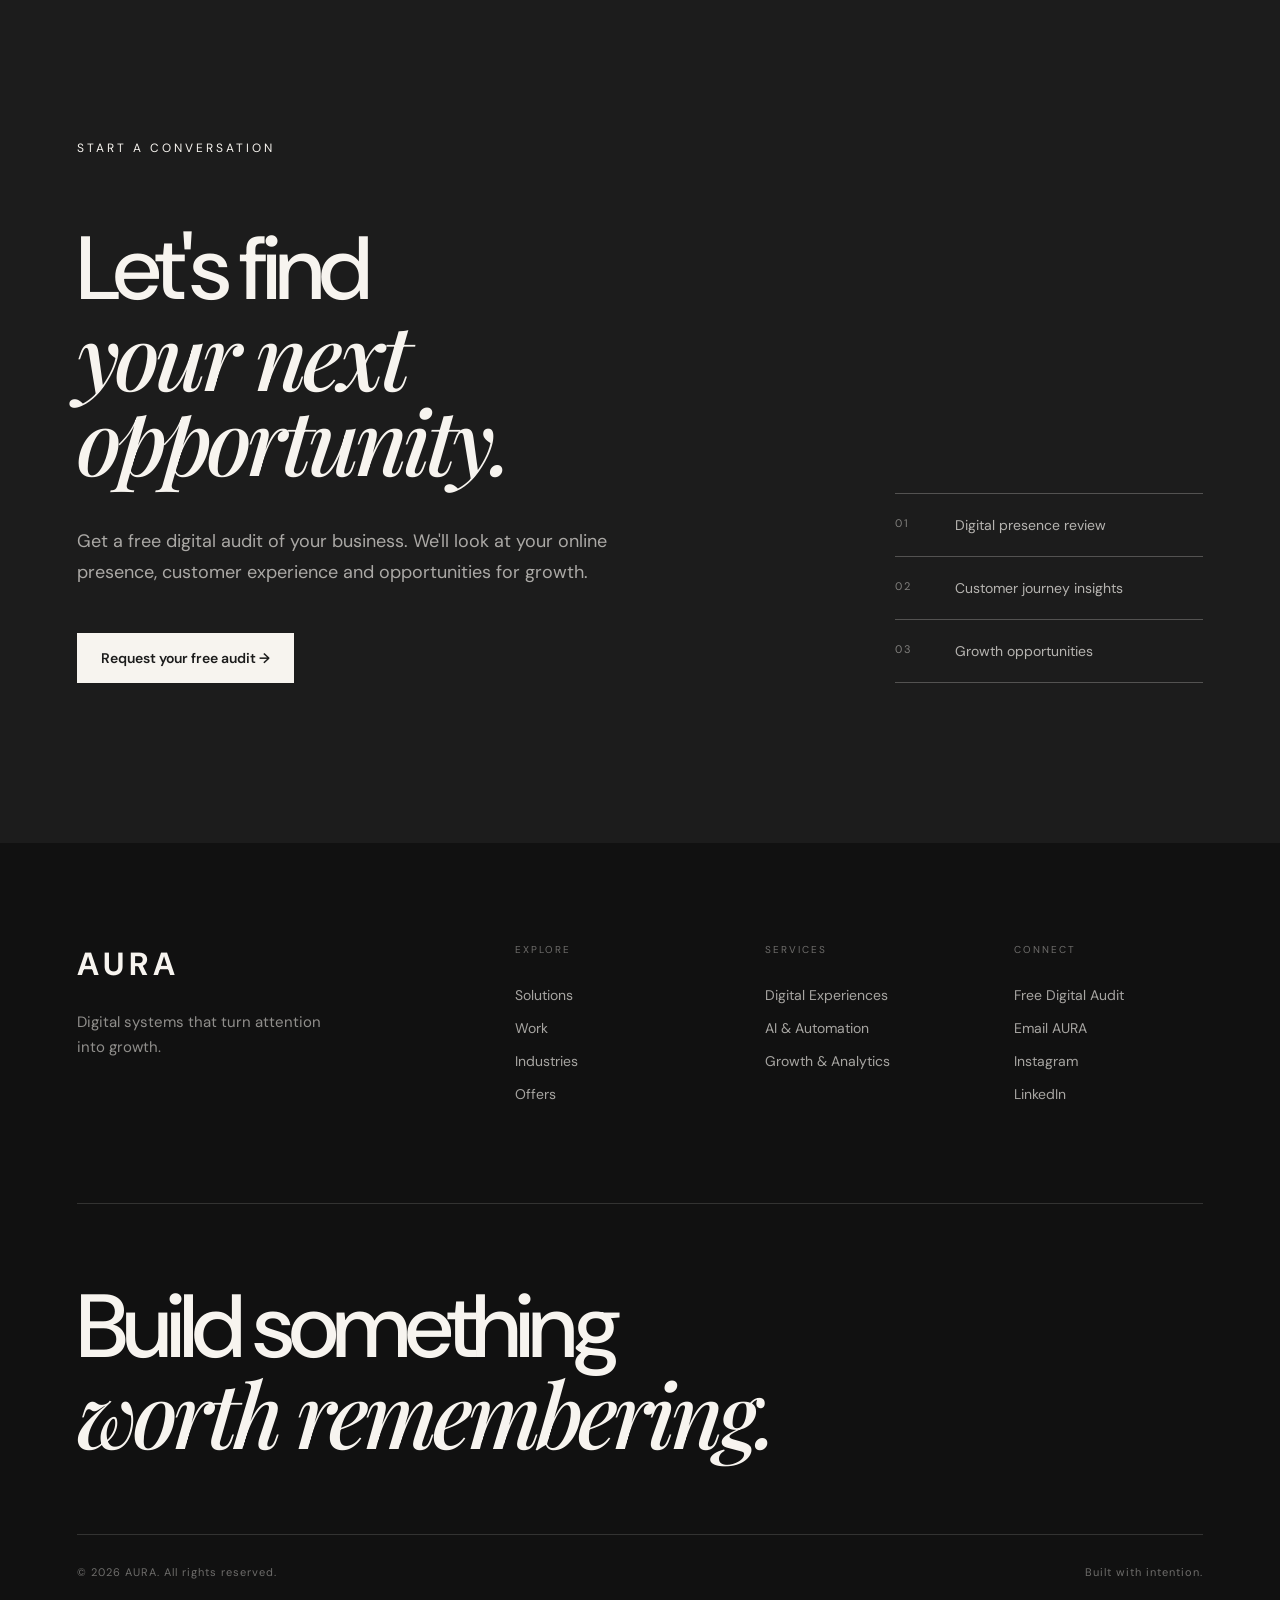
==== commit 4bda48fc: "Build AURA Casa Sol portfolio concept" ====
--- a/index.html
+++ b/index.html
@@ -445,6 +445,93 @@
             </div>
 
            </div>
+
+            <!-- BUILD 16: CASA SOL PORTFOLIO PROJECT -->
+
+<div class="casa-project">
+
+    <div class="casa-visual">
+
+        <div class="casa-topline">
+            <span>CONCEPT PROJECT</span>
+            <span>PRIVATE VILLA</span>
+        </div>
+
+        <div class="casa-sun"></div>
+
+        <div class="casa-architecture">
+
+            <div class="casa-building">
+
+                <div class="casa-roof"></div>
+
+                <div class="casa-wall">
+                    <div class="casa-window"></div>
+                    <div class="casa-door"></div>
+                    <div class="casa-window"></div>
+                </div>
+
+            </div>
+
+            <div class="casa-pool"></div>
+
+        </div>
+
+        <div class="casa-brand">
+            <span>CASA SOL</span>
+            <small>A PRIVATE ESCAPE</small>
+        </div>
+
+        <div class="casa-bottomline">
+            <span>DESIGNED FOR SLOW LIVING</span>
+            <span>02 / 02</span>
+        </div>
+
+    </div>
+
+
+    <div class="casa-info">
+
+        <div class="casa-meta">
+            <span>02</span>
+            <span>TRAVEL & HOSPITALITY</span>
+        </div>
+
+        <div class="casa-description">
+
+            <span class="casa-label">THE SECOND CONCEPT</span>
+
+            <h3>
+                A private
+                <span>world of its own.</span>
+            </h3>
+
+            <p>
+                A digital experience imagined for a
+                contemporary luxury villa, designed to
+                showcase the property, communicate its
+                character and make booking enquiries easier.
+            </p>
+
+        </div>
+
+        <div class="casa-tags">
+            <span>Web Design</span>
+            <span>Villa Showcase</span>
+            <span>Enquiry Experience</span>
+            <span>WhatsApp Integration</span>
+        </div>
+
+        <a href="#contact" class="casa-link">
+            Discuss a similar project →
+        </a>
+
+    </div>
+
+</div>
+
+<!-- END CASA SOL PROJECT -->
+
         </section>
         <!-- PROCESS SECTION -->
 
--- a/css/style.css
+++ b/css/style.css
@@ -1858,4 +1858,353 @@
     .trust-bottom p {
         font-size: 32px;
     }
+}
+/* =====================================
+   BUILD 16 — CASA SOL PROJECT
+===================================== */
+
+.casa-project {
+    display: grid;
+    grid-template-columns: 1.2fr .8fr;
+    min-height: 600px;
+    margin-top: 35px;
+    background: #e9e4dc;
+    color: #1c1c1c;
+    overflow: hidden;
+}
+
+.casa-visual {
+    position: relative;
+    min-height: 600px;
+    overflow: hidden;
+    background:
+        linear-gradient(
+            180deg,
+            #d9c8ad 0%,
+            #eee0c8 48%,
+            #b4b9a4 49%,
+            #728b80 100%
+        );
+    isolation: isolate;
+}
+
+.casa-topline,
+.casa-bottomline {
+    position: absolute;
+    z-index: 5;
+    left: 30px;
+    right: 30px;
+    display: flex;
+    justify-content: space-between;
+    gap: 15px;
+    color: #f7f4ef;
+    font-size: 10px;
+    letter-spacing: 2px;
+}
+
+.casa-topline {
+    top: 30px;
+}
+
+.casa-bottomline {
+    bottom: 25px;
+    opacity: .8;
+}
+
+.casa-sun {
+    position: absolute;
+    top: 13%;
+    right: 17%;
+    width: 125px;
+    height: 125px;
+    border-radius: 50%;
+    background: #f5e4bc;
+    opacity: .9;
+}
+
+/* Villa architecture */
+
+.casa-architecture {
+    position: absolute;
+    inset: 0;
+    display: flex;
+    flex-direction: column;
+    justify-content: flex-end;
+    align-items: center;
+}
+
+.casa-building {
+    position: relative;
+    z-index: 2;
+    width: 76%;
+    margin-bottom: 0;
+}
+
+.casa-roof {
+    height: 25px;
+    background: #8b7964;
+    clip-path: polygon(5% 0, 95% 0, 100% 100%, 0 100%);
+}
+
+.casa-wall {
+    height: 190px;
+    padding: 35px 28px 0;
+    display: flex;
+    justify-content: center;
+    align-items: stretch;
+    gap: 12px;
+    background: #f0e7d8;
+    box-shadow: 0 15px 30px rgba(48, 49, 39, .12);
+}
+
+.casa-window,
+.casa-door {
+    flex: 1;
+    min-width: 0;
+    background:
+        linear-gradient(
+            145deg,
+            #8ba3a0,
+            #3c5c5c
+        );
+    border: 7px solid #d3c4ae;
+}
+
+.casa-door {
+    flex: .85;
+    background:
+        linear-gradient(
+            90deg,
+            #a68b6b,
+            #725c47
+        );
+}
+
+/* Pool */
+
+.casa-pool {
+    position: relative;
+    z-index: 3;
+    width: 90%;
+    height: 100px;
+    margin-top: -2px;
+    background:
+        repeating-linear-gradient(
+            175deg,
+            rgba(255,255,255,.2) 0,
+            rgba(255,255,255,.2) 2px,
+            transparent 2px,
+            transparent 13px
+        ),
+        linear-gradient(
+            180deg,
+            #91b4b3,
+            #527e83
+        );
+    clip-path: polygon(8% 0, 92% 0, 100% 100%, 0 100%);
+}
+
+/* Branding */
+
+.casa-brand {
+    position: absolute;
+    z-index: 4;
+    top: 43%;
+    left: 50%;
+    width: 90%;
+    transform: translate(-50%, -50%);
+    display: flex;
+    flex-direction: column;
+    align-items: center;
+    color: #fffaf0;
+    text-align: center;
+    text-shadow: 0 2px 15px rgba(28, 28, 28, .2);
+}
+
+.casa-brand span {
+    font-family: "Playfair Display", serif;
+    font-size: clamp(45px, 6vw, 85px);
+    letter-spacing: -3px;
+}
+
+.casa-brand small {
+    margin-top: 8px;
+    font-size: 9px;
+    letter-spacing: 5px;
+}
+
+/* Project details */
+
+.casa-info {
+    min-width: 0;
+    padding: 45px;
+    display: flex;
+    flex-direction: column;
+    justify-content: space-between;
+}
+
+.casa-meta {
+    display: flex;
+    justify-content: space-between;
+    gap: 15px;
+    font-size: 10px;
+    letter-spacing: 1.5px;
+    opacity: .55;
+}
+
+.casa-description {
+    margin-top: 65px;
+    margin-bottom: 35px;
+}
+
+.casa-label {
+    display: block;
+    margin-bottom: 25px;
+    font-size: 10px;
+    letter-spacing: 2px;
+    opacity: .55;
+}
+
+.casa-description h3 {
+    font-size: clamp(38px, 4vw, 60px);
+    line-height: 1;
+    letter-spacing: -2.5px;
+    font-weight: 500;
+}
+
+.casa-description h3 span {
+    display: block;
+    font-family: "Playfair Display", serif;
+    font-style: italic;
+    font-weight: 500;
+}
+
+.casa-description p {
+    max-width: 400px;
+    margin-top: 30px;
+    font-size: 15px;
+    line-height: 1.8;
+    opacity: .7;
+}
+
+.casa-tags {
+    display: flex;
+    flex-wrap: wrap;
+    gap: 8px;
+    margin-bottom: 30px;
+}
+
+.casa-tags span {
+    padding: 9px 11px;
+    border: 1px solid rgba(28, 28, 28, .2);
+    font-size: 10px;
+}
+
+.casa-link {
+    width: fit-content;
+    max-width: 100%;
+    padding-bottom: 8px;
+    border-bottom: 1px solid rgba(28, 28, 28, .5);
+    font-size: 13px;
+    font-weight: 600;
+    transition: opacity .3s ease;
+}
+
+.casa-link:hover {
+    opacity: .6;
+}
+
+
+/* Tablet */
+
+@media (max-width: 900px) {
+
+    .casa-project {
+        grid-template-columns: 1fr;
+    }
+
+    .casa-visual {
+        min-height: 480px;
+    }
+
+    .casa-info {
+        padding: 35px;
+    }
+
+    .casa-description {
+        margin-top: 55px;
+    }
+
+    .casa-description h3 {
+        font-size: 55px;
+    }
+}
+
+
+/* Mobile */
+
+@media (max-width: 600px) {
+
+    .casa-visual {
+        min-height: 400px;
+    }
+
+    .casa-topline,
+    .casa-bottomline {
+        left: 18px;
+        right: 18px;
+        font-size: 8px;
+        letter-spacing: 1px;
+    }
+
+    .casa-sun {
+        width: 90px;
+        height: 90px;
+    }
+
+    .casa-building {
+        width: 85%;
+    }
+
+    .casa-wall {
+        height: 145px;
+        padding: 25px 18px 0;
+        gap: 7px;
+    }
+
+    .casa-window,
+    .casa-door {
+        border-width: 4px;
+    }
+
+    .casa-pool {
+        height: 70px;
+    }
+
+    .casa-brand span {
+        font-size: 48px;
+        letter-spacing: -2px;
+    }
+
+    .casa-brand small {
+        font-size: 8px;
+        letter-spacing: 3px;
+    }
+
+    .casa-info {
+        padding: 28px;
+    }
+
+    .casa-meta {
+        font-size: 9px;
+    }
+
+    .casa-description {
+        margin-top: 45px;
+    }
+
+    .casa-description h3 {
+        font-size: 44px;
+        letter-spacing: -2px;
+    }
 }
